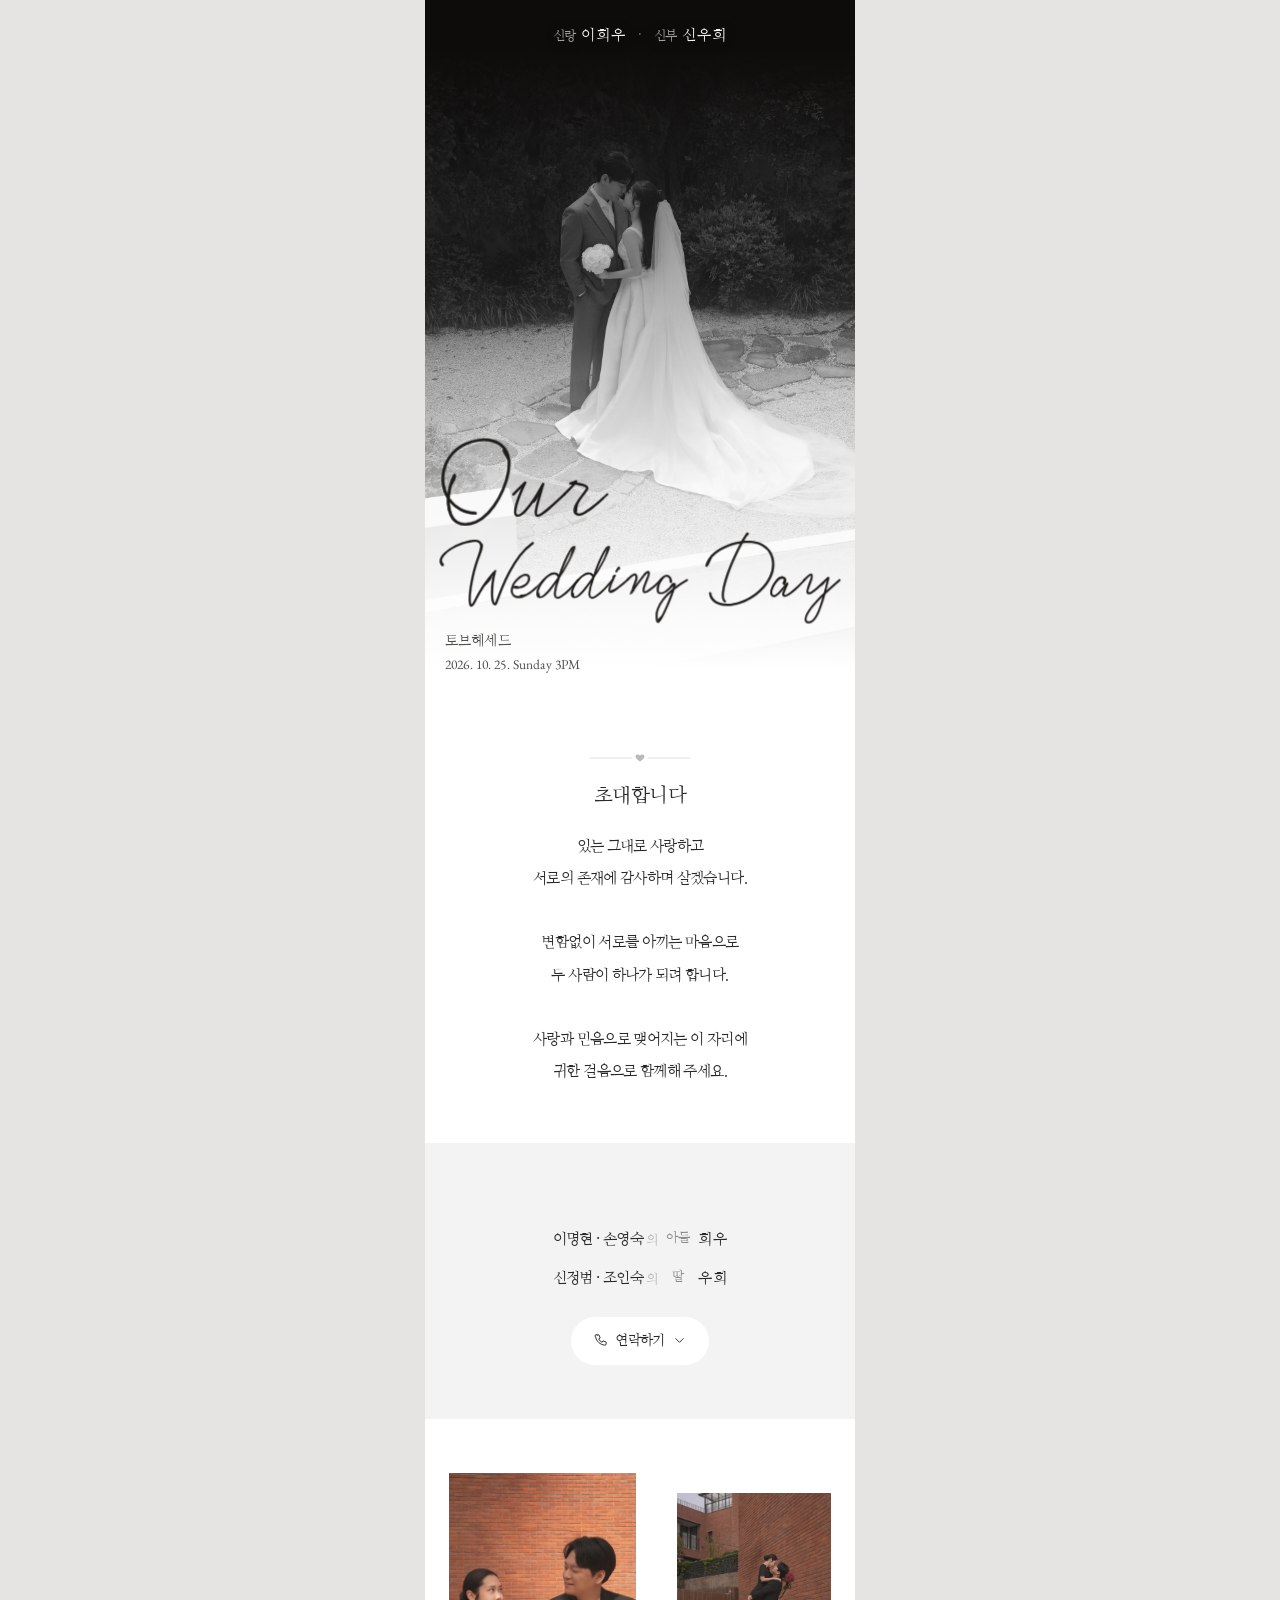
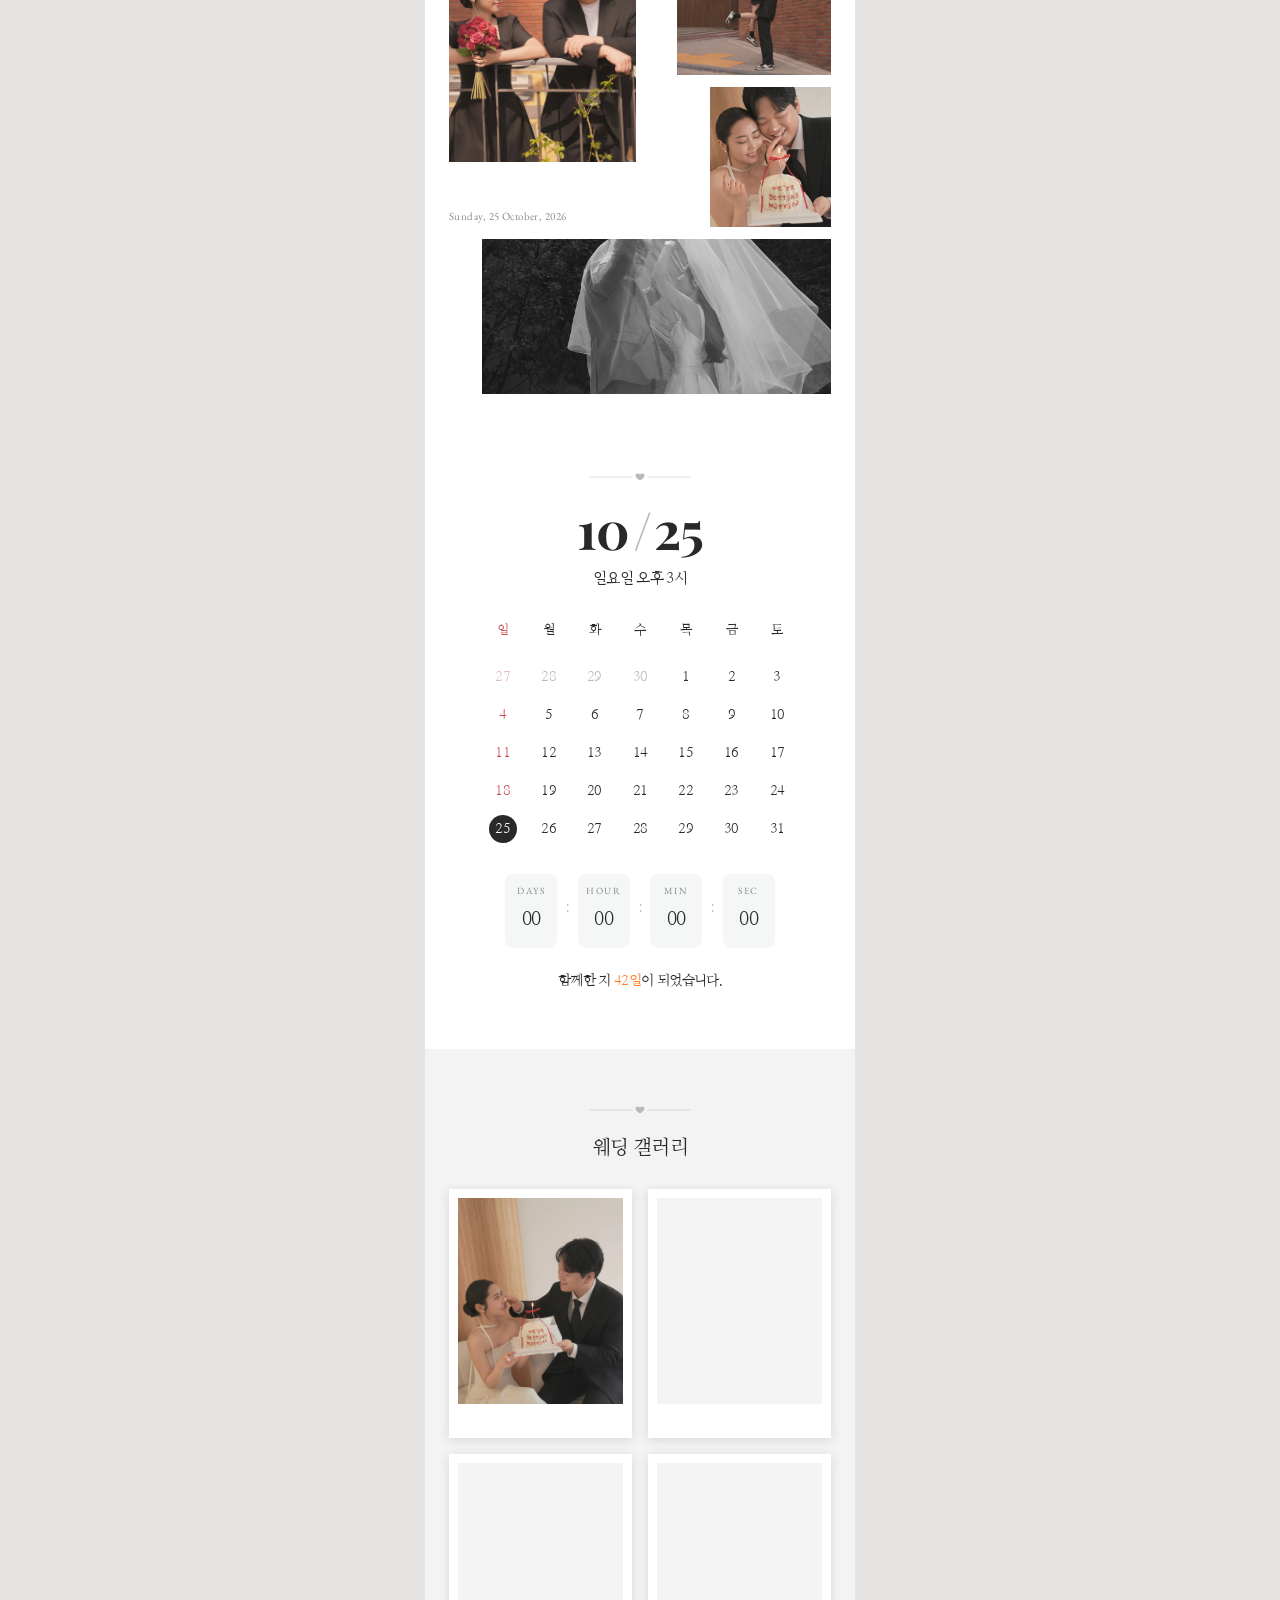
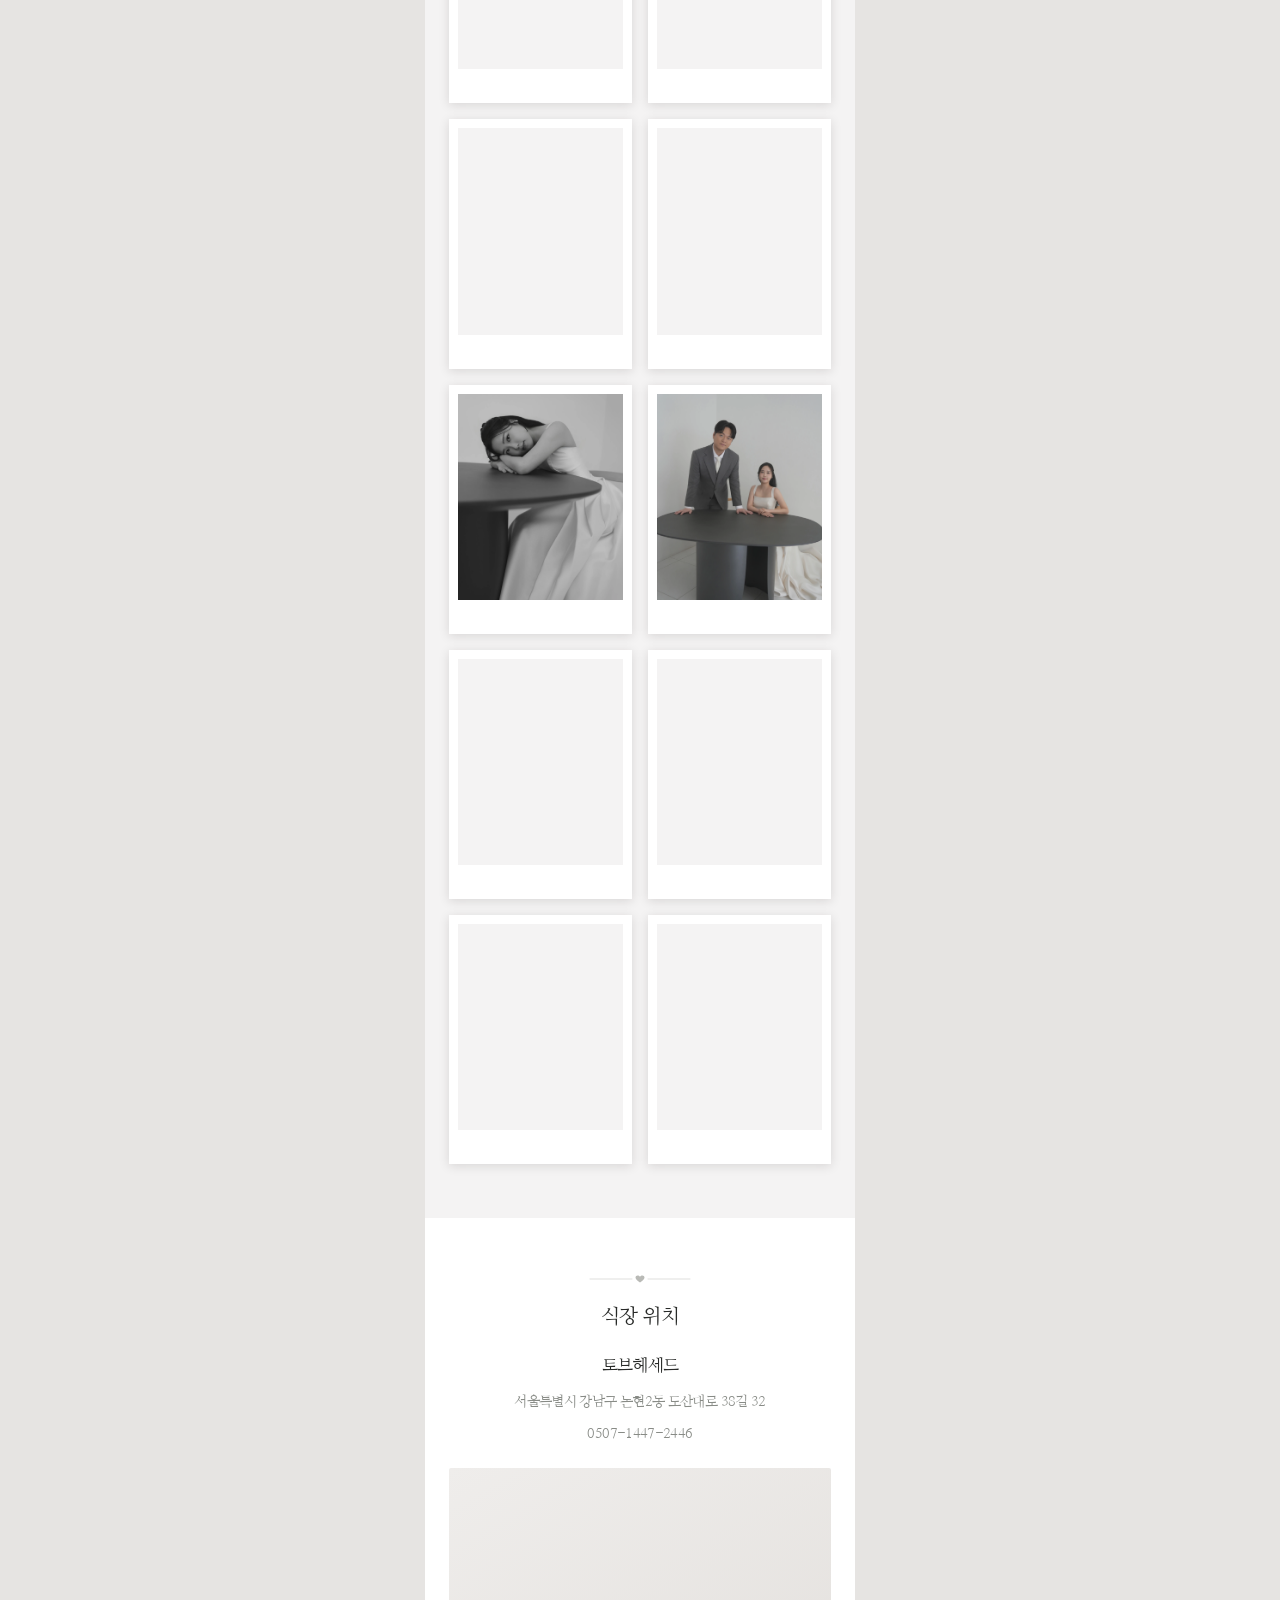
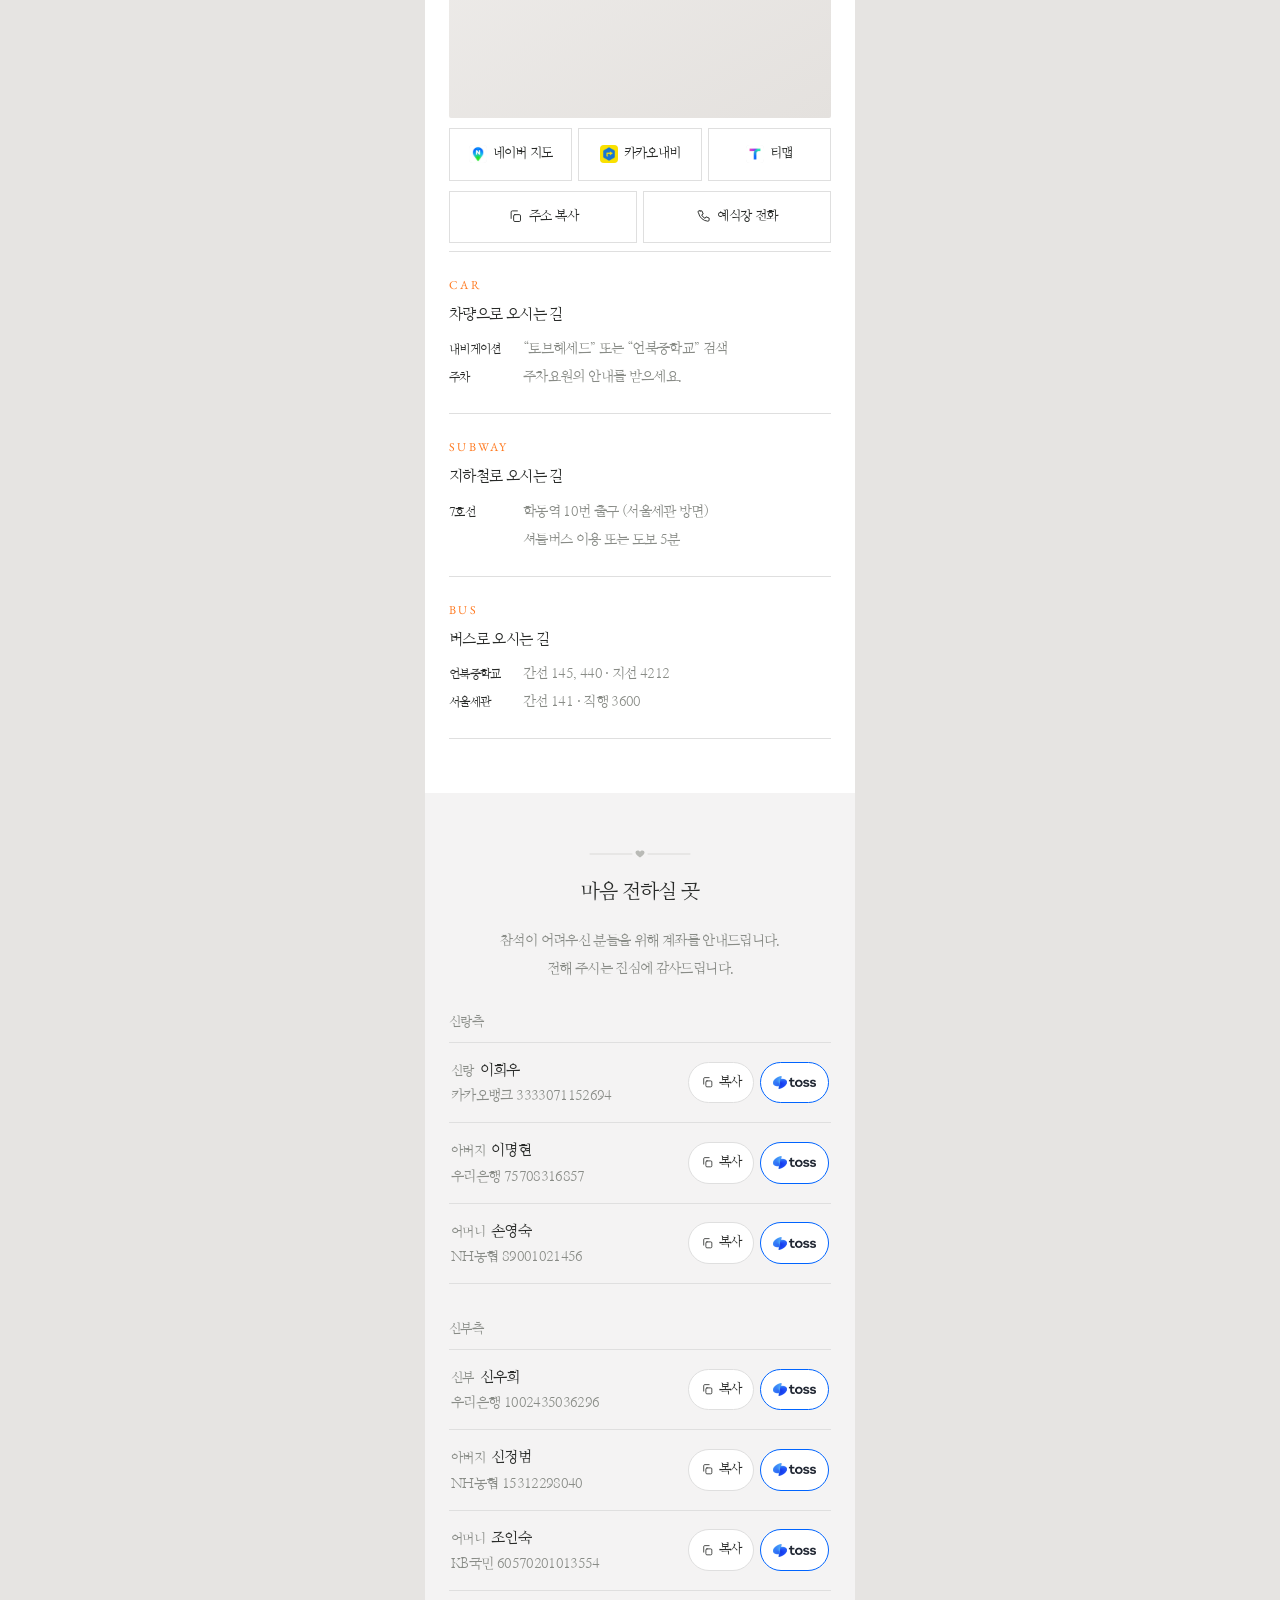
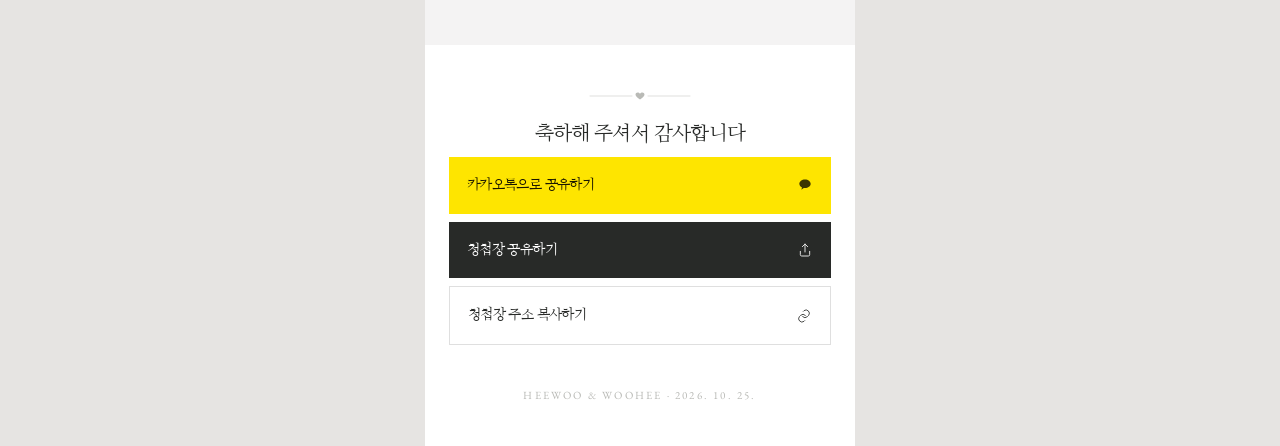
==== wedding-invitation/index.html @ b0288d1e "표지 손글씨와 장식 디테일 개선" ====
<!doctype html>
<html lang="ko">
<head>
<meta charset="utf-8">
<meta name="viewport" content="width=device-width,initial-scale=1,viewport-fit=cover">
<title>희우 · 우희 결혼합니다</title>

<!--
  ─────────────────────────────────────────────────────────────
  희우 · 우희 모바일 청첩장 (현재 쓰는 화면)

  조판은 청첩장 서비스(moiitee DesignTrip)의 결을 참고했고, 내용·코드는
  전부 새로 짰습니다. 참조처의 이미지·폰트·문구 에셋은 쓰지 않았습니다.
  이전 디자인은 index.old.html 에 남겨 두었습니다.
  ─────────────────────────────────────────────────────────────
-->

<!-- ── 링크 공유 미리보기 (Open Graph / Twitter) ───────────────────
     배포 주소: https://heewoo0419.github.io/wedding-invitation/
     주소가 바뀌면 아래 URL 들과 스크립트의 CONFIG.shareUrl 을 함께 고치세요.
     · og:url · og:image 는 반드시 절대 URL — 카카오톡·슬랙 크롤러는 상대경로를 읽지 못합니다.
     · assets/og-image.jpg 는 표지 사진을 1200x630 으로 자른 것입니다.
     · 크롤러는 JS를 실행하지 않으므로 이 값들은 정적으로 박혀 있어야 합니다.
     · 카카오톡은 미리보기를 캐시합니다. 교체 후에도 옛것이 뜨면
       https://developers.kakao.com/tool/debugger/sharing 에서 캐시를 초기화하세요.
-->
<link rel="canonical" href="https://heewoo0419.github.io/wedding-invitation/">
<meta property="og:type" content="website">
<meta property="og:locale" content="ko_KR">
<meta property="og:site_name" content="희우 · 우희 결혼합니다">
<meta property="og:url" content="https://heewoo0419.github.io/wedding-invitation/">
<meta property="og:title" content="희우 💍 우희 결혼합니다.">
<meta property="og:description" content="2026년 10월 25일 일요일 오후 3시 · 토브헤세드">
<meta property="og:image" content="https://heewoo0419.github.io/wedding-invitation/assets/og-image.jpg">
<meta property="og:image:secure_url" content="https://heewoo0419.github.io/wedding-invitation/assets/og-image.jpg">
<meta property="og:image:type" content="image/jpeg">
<meta property="og:image:width" content="1200">
<meta property="og:image:height" content="630">
<meta property="og:image:alt" content="희우 · 우희 결혼합니다 — 2026.10.25 토브헤세드">

<meta name="twitter:card" content="summary_large_image">
<meta name="twitter:title" content="희우 💍 우희 결혼합니다.">
<meta name="twitter:description" content="2026년 10월 25일 일요일 오후 3시 · 토브헤세드">
<meta name="twitter:image" content="https://heewoo0419.github.io/wedding-invitation/assets/og-image.jpg">
<meta name="twitter:image:alt" content="희우 · 우희 결혼합니다 — 2026.10.25 토브헤세드">

<meta name="format-detection" content="telephone=no">

<!-- 검색 노출 차단.
     본 화면과 마찬가지로 실명·휴대폰번호·계좌번호가 들어 있어 검색에 잡히면 그대로 노출됩니다.
     시안이라 링크 미리보기(og)도 두지 않습니다. -->
<meta name="robots" content="noindex, nofollow, noarchive">
<meta name="googlebot" content="noindex, nofollow">

<!-- 상태바 색. 표지 위쪽을 검정으로 덮었으므로 같은 검정을 씁니다.
     이 값을 읽는 것은 안드로이드 크롬과 iOS 18 이하입니다.
     iOS 26 부터 사파리는 이 태그를 무시하고 body 배경색으로 위아래 툴바를 칠하므로,
     그쪽은 style.css 의 body 배경과 script.js 가 함께 맡습니다(body data-tint-body). -->
<meta name="theme-color" content="#0d0c0b">

<!-- 홈 화면에 추가한 경우에만 상태바 뒤까지 사진이 깔립니다 -->
<meta name="apple-mobile-web-app-capable" content="yes">
<meta name="mobile-web-app-capable" content="yes">
<meta name="apple-mobile-web-app-status-bar-style" content="black-translucent">
<meta name="apple-mobile-web-app-title" content="희우 · 우희">

<link rel="preconnect" href="https://fonts.googleapis.com">
<link rel="preconnect" href="https://fonts.gstatic.com" crossorigin>
<link href="https://fonts.googleapis.com/css2?family=Nanum+Myeongjo:wght@400;700&family=Playfair+Display:ital,wght@0,500;0,700;1,500&family=EB+Garamond:ital,wght@0,400;0,500;1,400&display=swap" rel="stylesheet">

<link rel="stylesheet" href="style.css?v=a5dbb108">
</head>
<!-- 갤러리는 2열 폴라로이드 한 판(세로 12장, 더보기 없음).
     사진은 모두 assets/photos/originals 에서 나왔고 순서도 같습니다.
     가로 사진은 격자가 어긋나 콜라주로 보냈습니다.
     나머지 동작은 script.js 가 본 화면과 공유합니다 -->
<body data-gallery="12" data-gallery-layout="grid"
      data-tint-body data-cover-tint="#0d0c0b">   <!-- 표지에선 검정, 본문에선 흰색 (script.js) -->

<!-- 아이콘 -->
<svg width="0" height="0" style="position:absolute" aria-hidden="true">
  <!-- 섹션 머리 표식 — 얇은 직선 사이에 작은 하트 하나. -->
  <symbol id="i-orn" viewBox="0 0 120 14">
    <g stroke="currentColor" stroke-width=".45" stroke-linecap="round">
      <path d="M10 7h42M68 7h42"/>
    </g>
    <path d="M60 10.6c-2.5-1.8-4.5-3.2-4.5-5 0-1.4 1.05-2.2 2.2-2.2.85 0 1.75.5 2.3 1.4.55-.9 1.45-1.4 2.3-1.4 1.15 0 2.2.8 2.2 2.2 0 1.8-2 3.2-4.5 5z" fill="currentColor"/>
  </symbol>
  <symbol id="i-phone" viewBox="0 0 24 24" fill="none" stroke="currentColor" stroke-width="1.5" stroke-linecap="round" stroke-linejoin="round">
    <path d="M6.5 3h3l2 5-2.5 1.5a12 12 0 0 0 5.5 5.5L16 12.5l5 2v3a2 2 0 0 1-2.2 2A16.5 16.5 0 0 1 4 6.2 2 2 0 0 1 6.5 3z"/>
  </symbol>
  <symbol id="i-sms" viewBox="0 0 24 24" fill="none" stroke="currentColor" stroke-width="1.5" stroke-linecap="round" stroke-linejoin="round">
    <path d="M21 12a8 8 0 0 1-11.6 7.1L4 21l1.9-5.4A8 8 0 1 1 21 12z"/>
  </symbol>
  <symbol id="i-copy" viewBox="0 0 24 24" fill="none" stroke="currentColor" stroke-width="1.5" stroke-linecap="round" stroke-linejoin="round">
    <rect x="9" y="9" width="11" height="11" rx="2"/><path d="M5 15V5a2 2 0 0 1 2-2h8"/>
  </symbol>
  <symbol id="i-heart" viewBox="0 0 24 24">
    <path d="M12 21c-5.5-3.9-9-6.9-9-11a5 5 0 0 1 9-3 5 5 0 0 1 9 3c0 4.1-3.5 7.1-9 11z" fill="currentColor"/>
  </symbol>
  <symbol id="i-chev" viewBox="0 0 24 24" fill="none" stroke="currentColor" stroke-width="1.5" stroke-linecap="round" stroke-linejoin="round">
    <path d="m6 9 6 6 6-6"/>
  </symbol>
  <symbol id="i-share" viewBox="0 0 24 24" fill="none" stroke="currentColor" stroke-width="1.5" stroke-linecap="round" stroke-linejoin="round">
    <path d="M12 3v12M8 7l4-4 4 4M5 14v5a2 2 0 0 0 2 2h10a2 2 0 0 0 2-2v-5"/>
  </symbol>
  <symbol id="i-link" viewBox="0 0 24 24" fill="none" stroke="currentColor" stroke-width="1.5" stroke-linecap="round" stroke-linejoin="round">
    <path d="M10 13a5 5 0 0 0 7 0l2-2a5 5 0 0 0-7-7l-1 1M14 11a5 5 0 0 0-7 0l-2 2a5 5 0 0 0 7 7l1-1"/>
  </symbol>
  <symbol id="i-close" viewBox="0 0 24 24" fill="none" stroke="currentColor" stroke-width="1.5" stroke-linecap="round">
    <path d="M6 6l12 12M18 6 6 18"/>
  </symbol>
  <symbol id="i-prev" viewBox="0 0 24 24" fill="none" stroke="currentColor" stroke-width="1.5" stroke-linecap="round" stroke-linejoin="round">
    <path d="M15 5 8 12l7 7"/>
  </symbol>
  <symbol id="i-next" viewBox="0 0 24 24" fill="none" stroke="currentColor" stroke-width="1.5" stroke-linecap="round" stroke-linejoin="round">
    <path d="m9 5 7 7-7 7"/>
  </symbol>
  <!-- 카카오톡 — 말풍선 -->
  <symbol id="i-kakao" viewBox="0 0 24 24">
    <path d="M12 3.6c-4.7 0-8.5 2.9-8.5 6.5 0 2.3 1.6 4.4 4 5.6-.2.6-.7 2.3-.8 2.7 0 .2.1.4.3.3.3-.1 2.6-1.7 3.3-2.2.6.1 1.1.1 1.7.1 4.7 0 8.5-2.9 8.5-6.5S16.7 3.6 12 3.6z" fill="currentColor"/>
  </symbol>
</svg>

<div class="frame">

  <!-- ══ 커버 ══ -->
  <header class="cover">
    <img src="assets/photos/cover2.webp" alt="" width="1280" height="1920">

    <!-- 장식선을 두지 않습니다. 커버의 주인공은 아래 손글씨라, 맨 위는
         이름만 조용히 놓습니다. 가운데 점은 명조 가운뎃점 그대로입니다. -->
    <p class="cover-top">
      <span>신랑<b>이희우</b></span>
      <span class="dot">·</span>
      <span>신부<b>신우희</b></span>
    </p>

    <div class="cover-body">
      <p class="cover-script">
      <svg class="cs cs--our" viewBox="-34 -25 984 551" aria-hidden="true"><defs><mask id="pen0" maskUnits="userSpaceOnUse" x="-200" y="-500" width="1600" height="1800"><g class="pen"><path d="M73 288C68 255 55 200 44 169C39 128 43 75 65 55C96 20 145 14 195 40C251 70 300 132 331 197C369 276 389 354 365 405C342 454 292 480 234 482C184 484 126 460 81 425C35 390 12 337 10 278C8 236 18 199 25 175C27 160 36 145 38 135" style="--l:1454;--d:0.274s;--t:0.300s;stroke-width:56"/><path class="guard" d="M46 151C67 140 99 111 130 94C151 86 174 84 195 84"/><path class="bridge" d="M37 185C34 165 35 145 39 124" style="--t:0.323s"/></g></mask><mask id="pen1" maskUnits="userSpaceOnUse" x="-200" y="-500" width="1600" height="1800"><g class="pen"><path d="M38 135C40 125 47 117 58 113C92 98 137 87 190 84" style="--l:167;--d:0.032s;--t:0.574s;stroke-width:56"/></g></mask><mask id="pen2" maskUnits="userSpaceOnUse" x="-200" y="-500" width="1600" height="1800"><g class="pen"><path d="M8 180C24 197 46 224 64 245C54 218 38 180 25 140C16 108 15 83 22 76C34 66 54 85 76 112C101 142 124 181 145 215C153 228 158 239 163 243C168 246 169 238 166 226C157 196 145 155 136 116C129 87 127 72 133 74C144 61 168 87 191 109C220 137 249 165 277 188" style="--l:861;--d:0.163s;--t:0.606s"/></g></mask><mask id="pen3" maskUnits="userSpaceOnUse" x="-200" y="-500" width="1600" height="1800"><g class="pen"><path d="M0 188C17 204 35 224 46 231C47 237 48 243 48 246C61 248 76 246 88 242C105 238 117 231 123 227C122 212 115 198 105 185C92 168 78 151 69 138C61 125 58 109 58 96C58 83 65 77 76 76C96 76 113 86 134 100C160 118 184 139 208 158" style="--l:495;--d:0.093s;--t:0.769s"/></g></mask></defs><g transform="translate(0,526) scale(1,-1)"><path mask="url(#pen0)" transform="translate(0,0)" d="M36 161Q12 200 8 243Q2 296 20 344Q37 387 73.0 422.5Q109 458 167 475Q202 486 234 486Q281 488 318 466Q356 444 371 398Q374 387 376.0 376.0Q378 365 378 351Q378 308 362.5 257.0Q347 206 320 158Q296 114 264.0 80.0Q232 46 195 29Q164 15 136 15Q108 15 85 28Q62 42 50.0 70.5Q38 99 36 135ZM190 88Q196 88 196 81Q196 75 189 75Q142 77 106.5 96.0Q71 115 48 144Q48 138 49 136Q51 103 61.0 77.0Q71 51 91 39Q112 27 136 27Q164 29 190 40Q225 56 255.5 89.0Q286 122 310 164Q336 211 351.0 260.0Q366 309 366 351Q365 355 365.0 359.0Q365 363 365 367Q362 377 357.0 385.5Q352 394 347 401Q344 407 341.5 411.5Q339 416 338 420Q337 426 341 430Q328 446 312 455Q278 474 234 474Q218 474 202.0 471.5Q186 469 170 464Q116 447 81.5 414.0Q47 381 32 340Q14 293 20 245Q25 211 38 183Q41 210 49.0 237.5Q57 265 70 291Q74 297 79 293Q82 291 82 289Q85 278 78 264Q75 257 71.5 251.0Q68 245 64 238L62 236Q57 218 53.5 200.0Q50 182 49 164L53 158Q75 128 109.0 109.0Q143 90 190 88Z"/><path mask="url(#pen1)" transform="translate(0,0)" d="M36 161Q12 200 8 243Q2 296 20 344Q37 387 73.0 422.5Q109 458 167 475Q202 486 234 486Q281 488 318 466Q356 444 371 398Q374 387 376.0 376.0Q378 365 378 351Q378 308 362.5 257.0Q347 206 320 158Q296 114 264.0 80.0Q232 46 195 29Q164 15 136 15Q108 15 85 28Q62 42 50.0 70.5Q38 99 36 135ZM190 88Q196 88 196 81Q196 75 189 75Q142 77 106.5 96.0Q71 115 48 144Q48 138 49 136Q51 103 61.0 77.0Q71 51 91 39Q112 27 136 27Q164 29 190 40Q225 56 255.5 89.0Q286 122 310 164Q336 211 351.0 260.0Q366 309 366 351Q365 355 365.0 359.0Q365 363 365 367Q362 377 357.0 385.5Q352 394 347 401Q344 407 341.5 411.5Q339 416 338 420Q337 426 341 430Q328 446 312 455Q278 474 234 474Q218 474 202.0 471.5Q186 469 170 464Q116 447 81.5 414.0Q47 381 32 340Q14 293 20 245Q25 211 38 183Q41 210 49.0 237.5Q57 265 70 291Q74 297 79 293Q82 291 82 289Q85 278 78 264Q75 257 71.5 251.0Q68 245 64 238L62 236Q57 218 53.5 200.0Q50 182 49 164L53 158Q75 128 109.0 109.0Q143 90 190 88Z"/><path class="done" style="--t:0.606s" transform="translate(0,0)" d="M36 161Q12 200 8 243Q2 296 20 344Q37 387 73.0 422.5Q109 458 167 475Q202 486 234 486Q281 488 318 466Q356 444 371 398Q374 387 376.0 376.0Q378 365 378 351Q378 308 362.5 257.0Q347 206 320 158Q296 114 264.0 80.0Q232 46 195 29Q164 15 136 15Q108 15 85 28Q62 42 50.0 70.5Q38 99 36 135ZM190 88Q196 88 196 81Q196 75 189 75Q142 77 106.5 96.0Q71 115 48 144Q48 138 49 136Q51 103 61.0 77.0Q71 51 91 39Q112 27 136 27Q164 29 190 40Q225 56 255.5 89.0Q286 122 310 164Q336 211 351.0 260.0Q366 309 366 351Q365 355 365.0 359.0Q365 363 365 367Q362 377 357.0 385.5Q352 394 347 401Q344 407 341.5 411.5Q339 416 338 420Q337 426 341 430Q328 446 312 455Q278 474 234 474Q218 474 202.0 471.5Q186 469 170 464Q116 447 81.5 414.0Q47 381 32 340Q14 293 20 245Q25 211 38 183Q41 210 49.0 237.5Q57 265 70 291Q74 297 79 293Q82 291 82 289Q85 278 78 264Q75 257 71.5 251.0Q68 245 64 238L62 236Q57 218 53.5 200.0Q50 182 49 164L53 158Q75 128 109.0 109.0Q143 90 190 88Z"/><path mask="url(#pen2)" transform="translate(391,0)" d="M8 180Q4 176 0.0 180.0Q-4 184 0 188L64 252Q67 255 72 252Q75 249 73 246Q56 211 44.0 180.5Q32 150 25 126Q20 106 18.5 92.5Q17 79 22 76Q23 75 24 75Q32 70 52 86Q61 94 71.0 106.0Q81 118 92 132Q104 148 115.5 166.0Q127 184 136.0 199.5Q145 215 151.5 226.5Q158 238 161 243Q163 248 168 245Q171 243 171 239Q168 231 165.5 222.5Q163 214 161 206Q144 149 135.5 115.5Q127 82 133 74Q138 68 170 93Q188 107 214.5 130.5Q241 154 277 188Q280 191 284 188Q288 184 284 180Q248 146 221.5 122.0Q195 98 176 84Q135 53 125 68Q117 77 122.5 104.0Q128 131 141 176Q137 168 132.5 159.5Q128 151 123 146Q121 144 119.5 142.0Q118 140 116 139Q111 136 108 137L101 126Q90 112 79.5 99.0Q69 86 59 78Q35 58 19 65L16 67Q8 73 8.5 89.0Q9 105 15 129Q20 149 29.5 172.5Q39 196 50 222Q37 209 27.0 199.5Q17 190 8 180Z"/><path class="done" style="--t:0.769s" transform="translate(391,0)" d="M8 180Q4 176 0.0 180.0Q-4 184 0 188L64 252Q67 255 72 252Q75 249 73 246Q56 211 44.0 180.5Q32 150 25 126Q20 106 18.5 92.5Q17 79 22 76Q23 75 24 75Q32 70 52 86Q61 94 71.0 106.0Q81 118 92 132Q104 148 115.5 166.0Q127 184 136.0 199.5Q145 215 151.5 226.5Q158 238 161 243Q163 248 168 245Q171 243 171 239Q168 231 165.5 222.5Q163 214 161 206Q144 149 135.5 115.5Q127 82 133 74Q138 68 170 93Q188 107 214.5 130.5Q241 154 277 188Q280 191 284 188Q288 184 284 180Q248 146 221.5 122.0Q195 98 176 84Q135 53 125 68Q117 77 122.5 104.0Q128 131 141 176Q137 168 132.5 159.5Q128 151 123 146Q121 144 119.5 142.0Q118 140 116 139Q111 136 108 137L101 126Q90 112 79.5 99.0Q69 86 59 78Q35 58 19 65L16 67Q8 73 8.5 89.0Q9 105 15 129Q20 149 29.5 172.5Q39 196 50 222Q37 209 27.0 199.5Q17 190 8 180Z"/><path mask="url(#pen3)" transform="translate(668,0)" d="M81 139Q76 130 75.5 123.0Q75 116 74 110Q73 103 72.5 97.0Q72 91 68 86Q71 82 79 80Q85 78 95.0 81.5Q105 85 116 92Q139 106 165 127L196 153L233 188Q237 192 241.0 188.5Q245 185 240 180L203 146Q194 138 186.5 131.5Q179 125 171 119Q159 109 146.0 99.5Q133 90 121 83Q95 66 76 69Q52 76 54 98Q54 108 58.5 119.0Q63 130 70 141Q78 155 88.0 168.5Q98 182 106 193Q113 202 117.5 208.5Q122 215 123 217Q123 221 112 226Q106 229 97.5 231.0Q89 233 81 235L62 237H61L58 233Q54 230 51.0 226.5Q48 223 45 220Q35 209 26.5 200.0Q18 191 7 180Q3 176 0.0 180.5Q-3 185 0 188L38 227L48 238H38Q36 239 34 239Q29 240 29 245Q30 248 32.0 248.5Q34 249 37 250Q44 250 48 252L53 255Q58 257 63.0 259.0Q68 261 71 259Q75 255 69 247L82 245Q103 242 116 236Q134 228 133 216V215Q132 211 127.0 204.0Q122 197 114 186Q106 176 97.0 164.5Q88 153 81 139ZM64 251Q63 252 61 249Q62 249 62.0 249.5Q62 250 63 250Z"/><path class="done" style="--t:0.862s" transform="translate(668,0)" d="M81 139Q76 130 75.5 123.0Q75 116 74 110Q73 103 72.5 97.0Q72 91 68 86Q71 82 79 80Q85 78 95.0 81.5Q105 85 116 92Q139 106 165 127L196 153L233 188Q237 192 241.0 188.5Q245 185 240 180L203 146Q194 138 186.5 131.5Q179 125 171 119Q159 109 146.0 99.5Q133 90 121 83Q95 66 76 69Q52 76 54 98Q54 108 58.5 119.0Q63 130 70 141Q78 155 88.0 168.5Q98 182 106 193Q113 202 117.5 208.5Q122 215 123 217Q123 221 112 226Q106 229 97.5 231.0Q89 233 81 235L62 237H61L58 233Q54 230 51.0 226.5Q48 223 45 220Q35 209 26.5 200.0Q18 191 7 180Q3 176 0.0 180.5Q-3 185 0 188L38 227L48 238H38Q36 239 34 239Q29 240 29 245Q30 248 32.0 248.5Q34 249 37 250Q44 250 48 252L53 255Q58 257 63.0 259.0Q68 261 71 259Q75 255 69 247L82 245Q103 242 116 236Q134 228 133 216V215Q132 211 127.0 204.0Q122 197 114 186Q106 176 97.0 164.5Q88 153 81 139ZM64 251Q63 252 61 249Q62 249 62.0 249.5Q62 250 63 250Z"/></g></svg>
      <svg class="cs cs--wed" viewBox="-40 -170 2998 740" aria-hidden="true"><defs><mask id="pen4" maskUnits="userSpaceOnUse" x="-200" y="-500" width="1600" height="1800"><g class="pen"><polyline points="15,300 4,319 4,330 7,343 15,358 23,368 33,378 45,390 58,401 73,412 85,419 99,426 114,433 130,440 145,447 160,453 173,458 190,463 206,467 221,470 234,472 246,473 269,471 285,465 295,457 300,446 304,438 300,415 297,405 292,392 287,377 281,361 275,344 269,327 263,310 258,295 254,281 249,263 244,246 240,231 237,216 234,201 231,185 228,169 225,153 223,135 220,118 218,102 217,87 215,73 215,52 216,34 217,19 219,8 231,0 242,12 248,21 255,34 263,50 272,66 282,84 291,101 300,117 308,131 315,142 328,159 338,170 347,177 354,185 362,202 369,215 383,235 392,231 392,222 391,209 390,193 388,175 386,156 383,136 381,118 379,100 378,85 377,73 377,48 380,36 385,27 391,7 404,12 408,20 413,32 419,46 425,62 431,79 438,97 445,115 452,133 459,150 465,165 472,180 480,195 487,210 495,225 502,239 510,253 517,267 525,280 532,292 538,304 549,321 558,335 567,349 576,361 586,372 596,385 609,398 623,411 638,424 652,436 664,446 673,454" style="--l:1917;--d:0.362s;--t:0.862s"/></g></mask><mask id="pen5" maskUnits="userSpaceOnUse" x="-200" y="-500" width="1600" height="1800"><g class="pen"><polyline points="-23,135 -13,133 3,130 19,131 33,134 48,140 62,146 73,154 83,166 89,179 92,192 91,211 81,223 68,225 52,223 35,215 24,208 12,198 -0,187 -11,175 -19,165 -28,152 -32,140 -35,127 -35,111 -34,94 -31,81 -21,70 -8,65 8,61 27,62 39,64 52,68 66,74 81,81 94,89 108,100 122,110 134,120 142,127" style="--l:588;--d:0.111s;--t:1.224s"/></g></mask><mask id="pen6" maskUnits="userSpaceOnUse" x="-200" y="-500" width="1600" height="1800"><g class="pen"><path d="M-54 127C-20 160 20 205 54 231C30 216 -5 184 -30 145C-48 115 -50 80 -31 62C-10 52 24 82 52 118C75 147 96 173 112 212" style="--l:578;--d:0.109s;--t:1.335s;stroke-width:56"/><path class="guard" d="M112 212C125 235 145 259 165 300C190 350 215 397 212 416C210 428 204 420 198 405C180 370 157 322 137 263C125 230 110 190 96 145C88 115 83 80 92 62C103 48 125 62 150 80C180 102 210 138 238 173C243 178 247 184 251 188" style="stroke-width:32"/><path class="restore" d="M-54 127C-20 160 20 205 54 231C30 216 -5 184 -30 145C-48 115 -50 80 -31 62C-10 52 24 82 52 118C75 147 96 173 112 212" style="--l:578;--d:0.109s;--t:1.335s;stroke-width:18"/></g></mask><mask id="pen7" maskUnits="userSpaceOnUse" x="-200" y="-500" width="1600" height="1800"><g class="pen"><path d="M112 212C125 235 145 259 165 300C190 350 215 397 212 416C210 428 204 420 198 405C180 370 157 322 137 263C125 230 110 190 96 145C88 115 83 80 92 62C103 48 125 62 150 80C180 102 210 138 238 173C243 178 247 184 251 188" style="--l:835;--d:0.158s;--t:1.444s;stroke-width:18"/></g></mask><mask id="pen8" maskUnits="userSpaceOnUse" x="-200" y="-500" width="1600" height="1800"><g class="pen"><path d="M0 188C18 200 38 220 54 231C30 216 -5 184 -30 145C-48 115 -50 80 -31 62C-10 52 24 82 52 118C75 147 96 173 112 212" style="--l:497;--d:0.094s;--t:1.602s;stroke-width:56"/><path class="guard" d="M112 212C125 235 145 259 165 300C190 350 215 397 212 416C210 428 204 420 198 405C180 370 157 322 137 263C125 230 110 190 96 145C88 115 83 80 92 62C103 48 125 62 150 80C180 102 210 138 238 173C243 178 247 184 251 188" style="stroke-width:32"/><path class="restore" d="M0 188C18 200 38 220 54 231C30 216 -5 184 -30 145C-48 115 -50 80 -31 62C-10 52 24 82 52 118C75 147 96 173 112 212" style="--l:497;--d:0.094s;--t:1.602s;stroke-width:18"/></g></mask><mask id="pen9" maskUnits="userSpaceOnUse" x="-200" y="-500" width="1600" height="1800"><g class="pen"><path d="M112 212C125 235 145 259 165 300C190 350 215 397 212 416C210 428 204 420 198 405C180 370 157 322 137 263C125 230 110 190 96 145C88 115 83 80 92 62C103 48 125 62 150 80C180 102 210 138 238 173C243 178 247 184 251 188" style="--l:835;--d:0.158s;--t:1.695s;stroke-width:18"/></g></mask><mask id="pen10" maskUnits="userSpaceOnUse" x="-200" y="-500" width="1600" height="1800"><g class="pen"><path d="M0 188C8 205 18 218 26 220C24 212 20 204 17 199C10 180 0 155 -12 125C-18 108 -14 99 -5 100C10 103 28 119 45 132C65 147 84 161 107 188" style="--l:320;--d:0.060s;--t:1.853s"/><path class="guard" d="M50 276C48 267 42 252 36 243" style="stroke-width:24"/></g></mask><mask id="pen11" maskUnits="userSpaceOnUse" x="-200" y="-500" width="1600" height="1800"><g class="pen"><path d="M0 188C20 208 40 228 57 230C72 230 76 210 68 185C62 165 56 145 54 130C70 150 95 190 120 220C135 238 150 250 160 245C170 238 160 215 150 190C138 162 122 125 121 105C121 92 135 96 150 104C180 120 212 150 245 184" style="--l:653;--d:0.123s;--t:1.913s"/></g></mask><mask id="pen12" maskUnits="userSpaceOnUse" x="-200" y="-500" width="1600" height="1800"><g class="pen"><path d="M0 184C18 204 38 220 55 220C75 221 88 205 84 178C82 162 72 143 60 128C45 108 27 92 10 92C-10 92 -22 105 -23 125C-24 150 -10 185 11 204C30 220 52 224 69 207C82 194 88 173 89 159C96 140 92 120 85 96C75 60 60 20 45 -15C25 -60 8 -100 -12 -120C-24 -130 -31 -110 -30 -80C-28 -40 -10 0 15 35C40 70 65 90 85 96" style="--l:1080;--d:0.204s;--t:2.037s;stroke-width:24"/><path class="guard" d="M85 96C108 120 145 155 192 185" style="stroke-width:18"/><path class="restore" d="M0 184C18 204 38 220 55 220C75 221 88 205 84 178C82 162 72 143 60 128C45 108 27 92 10 92C-10 92 -22 105 -23 125C-24 150 -10 185 11 204C30 220 52 224 69 207C82 194 88 173 89 159C96 140 92 120 85 96C75 60 60 20 45 -15C25 -60 8 -100 -12 -120C-24 -130 -31 -110 -30 -80C-28 -40 -10 0 15 35C40 70 65 90 85 96" style="--l:1080;--d:0.204s;--t:2.037s;stroke-width:18"/></g></mask><mask id="pen13" maskUnits="userSpaceOnUse" x="-200" y="-500" width="1600" height="1800"><g class="pen"><path d="M85 96C108 120 145 155 192 185" style="--l:140;--d:0.026s;--t:2.241s;stroke-width:24"/></g></mask><mask id="pen14" maskUnits="userSpaceOnUse" x="-200" y="-500" width="1600" height="1800"><g class="pen"><path d="M50 276C48 267 42 252 36 243" style="--l:36;--d:0.007s;--t:2.267s"/></g></mask><mask id="pen15" maskUnits="userSpaceOnUse" x="-200" y="-500" width="1600" height="1800"><g class="pen"><polyline points="308,519 281,473 273,464 265,454 261,445 256,433 249,419 241,404 233,387 225,369 217,352 209,334 201,317 194,302 188,288 181,269 174,251 168,235 163,219 158,204 154,190 150,177 144,156 140,139 137,123 135,108 133,91 133,74 133,58 135,46 150,31" style="--l:533;--d:0.101s;--t:2.274s"/><polyline points="19,296 23,307 29,322 37,339 46,354 56,365 66,375 78,385 91,395 104,404 117,412 131,420 145,426 159,433 173,438 191,445 208,450 225,455 238,458 255,458 265,458 281,469 292,469 306,468 322,466 340,464 357,462 372,460 385,458 403,453 415,447 427,438 440,428 453,416 466,402 477,388 485,375 492,360 497,344 500,327 501,314 501,299 500,283 498,268 496,252 492,238 488,224 482,210 475,197 467,183 458,169 448,156 437,143 425,129 413,116 400,103 388,92 375,81 363,71 350,63 336,54 319,46 306,40 291,33 275,27 258,21 242,16 226,11 212,8 195,5 179,4 163,4 149,5 135,6 123,8 104,13 89,20 77,27 63,37 54,50 49,63 45,78 42,88" style="--l:1303;--d:0.246s;--t:2.374s"/></g></mask><mask id="pen16" maskUnits="userSpaceOnUse" x="-200" y="-500" width="1600" height="1800"><g class="pen"><path d="M-44 100C-40 75 -22 62 0 77C20 94 38 119 50 150C60 175 62 198 51 202C38 210 17 195 1 178C-18 158 -37 128 -44 100C-42 84 -27 67 -8 70C15 74 35 111 50 150C62 165 75 167 83 163C86 160 80 145 69 120C58 93 53 80 58 76C63 71 79 80 95 90C130 112 165 151 198 188" style="--l:826;--d:0.156s;--t:2.620s"/></g></mask><mask id="pen17" maskUnits="userSpaceOnUse" x="-200" y="-500" width="1600" height="1800"><g class="pen"><path d="M0 188C18 205 35 220 53 219C58 210 50 185 41 160C30 130 22 100 32 92C45 83 65 101 84 119C105 138 127 160 141 173C156 187 171 202 177 205C184 207 181 190 174 172C166 150 159 130 153 102C147 75 140 35 130 -1C116 -45 96 -88 69 -115C48 -135 27 -130 18 -112C8 -90 20 -57 38 -32C62 2 91 32 120 60C132 72 142 82 150 91" style="--l:1044;--d:0.197s;--t:2.776s;stroke-width:24"/><path class="guard" d="M150 91C180 115 220 150 258 181" style="stroke-width:18"/><path class="restore" d="M0 188C18 205 35 220 53 219C58 210 50 185 41 160C30 130 22 100 32 92C45 83 65 101 84 119C105 138 127 160 141 173C156 187 171 202 177 205C184 207 181 190 174 172C166 150 159 130 153 102C147 75 140 35 130 -1C116 -45 96 -88 69 -115C48 -135 27 -130 18 -112C8 -90 20 -57 38 -32C62 2 91 32 120 60C132 72 142 82 150 91" style="--l:1044;--d:0.197s;--t:2.776s;stroke-width:18"/></g></mask><mask id="pen18" maskUnits="userSpaceOnUse" x="-200" y="-500" width="1600" height="1800"><g class="pen"><path d="M150 91C180 115 220 150 258 181" style="--l:141;--d:0.027s;--t:2.973s;stroke-width:24"/></g></mask></defs><g transform="translate(0,570) scale(1,-1)"><path mask="url(#pen4)" transform="translate(0,0)" d="M675 459Q680 463 684 457Q688 452 682 448Q629 412 587.5 356.5Q546 301 513.5 239.5Q481 178 457.5 119.0Q434 60 418 17L416 12Q413 5 409 2Q404 -2 397 2Q395 3 393.0 5.0Q391 7 389 9Q384 17 380.5 28.0Q377 39 376 53Q374 74 374.5 103.0Q375 132 379 162Q381 179 383.5 194.5Q386 210 390 224L377 208Q379 205 377 200L372 190Q358 170 323 135Q321 133 319 129Q300 101 285.5 74.5Q271 48 260 25Q247 -1 237 -7Q223 -15 217 3Q212 16 212 41Q212 65 215.5 98.5Q219 132 226.0 171.0Q233 210 244.0 253.0Q255 296 270 338L273 345Q283 374 290.5 399.0Q298 424 294 441Q290 456 272.5 461.5Q255 467 214 457H213Q191 453 167.5 445.0Q144 437 121.5 426.5Q99 416 79.0 403.0Q59 390 44 376Q36 368 29.5 360.0Q23 352 19 344Q15 337 14 331Q15 330 15 327Q15 316 18.0 311.5Q21 307 23 305Q28 301 29.5 297.5Q31 294 26 286L25 285Q20 282 16 285Q4 299 1 313Q-2 329 8 350Q18 368 35 384Q67 414 116.0 437.5Q165 461 211 470Q255 480 276.5 473.5Q298 467 304 450Q307 450 308 449Q319 439 307 401Q303 387 296.5 370.0Q290 353 282 333Q267 291 256.5 249.0Q246 207 238.5 168.5Q231 130 227.5 97.0Q224 64 224 41Q225 30 225.5 21.5Q226 13 228 8Q230 3 231 4Q237 7 249 30Q272 79 308 136Q327 165 349.5 194.5Q372 224 401 255Q403 259 408 257Q415 255 411 249Q404 232 399.0 209.0Q394 186 391 160Q388 131 387.0 103.0Q386 75 388 54Q389 42 392.0 32.0Q395 22 399 16Q401 15 401.5 14.0Q402 13 403 13Q404 13 404 14Q404 15 405 16L406 21Q422 64 446.0 124.5Q470 185 503.0 247.0Q536 309 578.5 365.5Q621 422 675 459Z"/><path class="done" style="--t:1.224s" transform="translate(0,0)" d="M675 459Q680 463 684 457Q688 452 682 448Q629 412 587.5 356.5Q546 301 513.5 239.5Q481 178 457.5 119.0Q434 60 418 17L416 12Q413 5 409 2Q404 -2 397 2Q395 3 393.0 5.0Q391 7 389 9Q384 17 380.5 28.0Q377 39 376 53Q374 74 374.5 103.0Q375 132 379 162Q381 179 383.5 194.5Q386 210 390 224L377 208Q379 205 377 200L372 190Q358 170 323 135Q321 133 319 129Q300 101 285.5 74.5Q271 48 260 25Q247 -1 237 -7Q223 -15 217 3Q212 16 212 41Q212 65 215.5 98.5Q219 132 226.0 171.0Q233 210 244.0 253.0Q255 296 270 338L273 345Q283 374 290.5 399.0Q298 424 294 441Q290 456 272.5 461.5Q255 467 214 457H213Q191 453 167.5 445.0Q144 437 121.5 426.5Q99 416 79.0 403.0Q59 390 44 376Q36 368 29.5 360.0Q23 352 19 344Q15 337 14 331Q15 330 15 327Q15 316 18.0 311.5Q21 307 23 305Q28 301 29.5 297.5Q31 294 26 286L25 285Q20 282 16 285Q4 299 1 313Q-2 329 8 350Q18 368 35 384Q67 414 116.0 437.5Q165 461 211 470Q255 480 276.5 473.5Q298 467 304 450Q307 450 308 449Q319 439 307 401Q303 387 296.5 370.0Q290 353 282 333Q267 291 256.5 249.0Q246 207 238.5 168.5Q231 130 227.5 97.0Q224 64 224 41Q225 30 225.5 21.5Q226 13 228 8Q230 3 231 4Q237 7 249 30Q272 79 308 136Q327 165 349.5 194.5Q372 224 401 255Q403 259 408 257Q415 255 411 249Q404 232 399.0 209.0Q394 186 391 160Q388 131 387.0 103.0Q386 75 388 54Q389 42 392.0 32.0Q395 22 399 16Q401 15 401.5 14.0Q402 13 403 13Q404 13 404 14Q404 15 405 16L406 21Q422 64 446.0 124.5Q470 185 503.0 247.0Q536 309 578.5 365.5Q621 422 675 459Z"/><path mask="url(#pen5)" transform="translate(557,0)" d="M196 188Q199 191 203 188Q207 184 203 180Q183 159 156.5 133.0Q130 107 101.5 86.5Q73 66 44.0 57.0Q15 48 -12 60L-16 62Q-35 74 -38 98Q-41 120 -28 148L-23 159L-22 160Q-16 171 -3.5 184.5Q9 198 23 209Q39 220 55.0 225.5Q71 231 85 223H86L91 219Q99 211 99 195Q99 181 90 166Q85 158 77 150Q69 142 57.5 135.5Q46 129 31 126Q7 120 -25 126Q-28 112 -28 99Q-25 79 -10 71Q-9 70 -8 70Q0 66 8.0 65.5Q16 65 24 65Q26 65 26.0 69.0Q26 73 33 75Q41 77 50.5 76.0Q60 75 71 80Q106 98 138.5 129.5Q171 161 196 188ZM14 137Q16 135 16 134Q21 134 29 136Q53 142 70 157Q73 161 76.0 164.5Q79 168 81 172Q88 183 88 195Q90 206 83 211L80 214Q69 220 56.0 215.0Q43 210 30 200Q16 190 4.5 177.5Q-7 165 -13 155Q-13 154 -14 153L-19 143L-22 136H-21Q-8 140 0 140Q8 140 14 137Z"/><path class="done" style="--t:1.335s" transform="translate(557,0)" d="M196 188Q199 191 203 188Q207 184 203 180Q183 159 156.5 133.0Q130 107 101.5 86.5Q73 66 44.0 57.0Q15 48 -12 60L-16 62Q-35 74 -38 98Q-41 120 -28 148L-23 159L-22 160Q-16 171 -3.5 184.5Q9 198 23 209Q39 220 55.0 225.5Q71 231 85 223H86L91 219Q99 211 99 195Q99 181 90 166Q85 158 77 150Q69 142 57.5 135.5Q46 129 31 126Q7 120 -25 126Q-28 112 -28 99Q-25 79 -10 71Q-9 70 -8 70Q0 66 8.0 65.5Q16 65 24 65Q26 65 26.0 69.0Q26 73 33 75Q41 77 50.5 76.0Q60 75 71 80Q106 98 138.5 129.5Q171 161 196 188ZM14 137Q16 135 16 134Q21 134 29 136Q53 142 70 157Q73 161 76.0 164.5Q79 168 81 172Q88 183 88 195Q90 206 83 211L80 214Q69 220 56.0 215.0Q43 210 30 200Q16 190 4.5 177.5Q-7 165 -13 155Q-13 154 -14 153L-19 143L-22 136H-21Q-8 140 0 140Q8 140 14 137Z"/><path mask="url(#pen6)" transform="translate(753,0)" d="M251 188Q254 192 259 189Q262 185 259 182Q246 165 230.5 147.5Q215 130 198.5 113.5Q182 97 166.0 83.5Q150 70 136 61Q116 47 102 49Q85 51 81 72Q79 86 83.5 111.0Q88 136 101 174L73 136Q57 115 42.5 98.0Q28 81 14 70Q-8 53 -23 53Q-33 53 -40 60Q-45 65 -47 79Q-49 99 -40.5 121.5Q-32 144 -18.0 164.5Q-4 185 13.0 201.5Q30 218 45 227Q54 232 63.0 235.5Q72 239 80 239Q97 241 109 229Q113 226 116 220Q122 240 129.0 259.0Q136 278 144 297Q155 325 166.5 349.0Q178 373 189 392Q206 423 219 431Q223 434 229 434Q234 433 236 425Q236 414 225 389Q216 369 207.0 349.0Q198 329 187 309Q176 289 165.0 269.5Q154 250 141 231Q136 223 131.0 216.5Q126 210 121 202L115 183V182Q100 140 95.0 113.5Q90 87 92 73Q93 61 103 59Q112 59 130 69Q143 78 159.0 91.5Q175 105 191.0 121.5Q207 138 222.5 155.0Q238 172 251 188ZM-28 86Q-30 74 -26.5 67.5Q-23 61 -12 65Q-7 67 -2.5 70.0Q2 73 7 78Q33 101 65 142L109 203Q109 207 108 208Q106 213 102 216Q90 228 77.0 227.0Q64 226 51 218Q37 210 22.5 195.5Q8 181 -5.0 163.5Q-18 146 -26.5 126.5Q-35 107 -37 89Q-35 91 -31.5 89.5Q-28 88 -28 86ZM192 343Q192 344 193 345Q197 353 200.5 363.0Q204 373 207 384Q210 395 213.0 403.5Q216 412 219 416Q222 419 225 419V422Q214 415 198 387Q177 349 154 293L133 238Q146 256 156.5 275.0Q167 294 178 314Q182 322 185.5 328.5Q189 335 192 343Z"/><path mask="url(#pen7)" transform="translate(753,0)" d="M251 188Q254 192 259 189Q262 185 259 182Q246 165 230.5 147.5Q215 130 198.5 113.5Q182 97 166.0 83.5Q150 70 136 61Q116 47 102 49Q85 51 81 72Q79 86 83.5 111.0Q88 136 101 174L73 136Q57 115 42.5 98.0Q28 81 14 70Q-8 53 -23 53Q-33 53 -40 60Q-45 65 -47 79Q-49 99 -40.5 121.5Q-32 144 -18.0 164.5Q-4 185 13.0 201.5Q30 218 45 227Q54 232 63.0 235.5Q72 239 80 239Q97 241 109 229Q113 226 116 220Q122 240 129.0 259.0Q136 278 144 297Q155 325 166.5 349.0Q178 373 189 392Q206 423 219 431Q223 434 229 434Q234 433 236 425Q236 414 225 389Q216 369 207.0 349.0Q198 329 187 309Q176 289 165.0 269.5Q154 250 141 231Q136 223 131.0 216.5Q126 210 121 202L115 183V182Q100 140 95.0 113.5Q90 87 92 73Q93 61 103 59Q112 59 130 69Q143 78 159.0 91.5Q175 105 191.0 121.5Q207 138 222.5 155.0Q238 172 251 188ZM-28 86Q-30 74 -26.5 67.5Q-23 61 -12 65Q-7 67 -2.5 70.0Q2 73 7 78Q33 101 65 142L109 203Q109 207 108 208Q106 213 102 216Q90 228 77.0 227.0Q64 226 51 218Q37 210 22.5 195.5Q8 181 -5.0 163.5Q-18 146 -26.5 126.5Q-35 107 -37 89Q-35 91 -31.5 89.5Q-28 88 -28 86ZM192 343Q192 344 193 345Q197 353 200.5 363.0Q204 373 207 384Q210 395 213.0 403.5Q216 412 219 416Q222 419 225 419V422Q214 415 198 387Q177 349 154 293L133 238Q146 256 156.5 275.0Q167 294 178 314Q182 322 185.5 328.5Q189 335 192 343Z"/><path class="done" style="--t:1.602s" transform="translate(753,0)" d="M251 188Q254 192 259 189Q262 185 259 182Q246 165 230.5 147.5Q215 130 198.5 113.5Q182 97 166.0 83.5Q150 70 136 61Q116 47 102 49Q85 51 81 72Q79 86 83.5 111.0Q88 136 101 174L73 136Q57 115 42.5 98.0Q28 81 14 70Q-8 53 -23 53Q-33 53 -40 60Q-45 65 -47 79Q-49 99 -40.5 121.5Q-32 144 -18.0 164.5Q-4 185 13.0 201.5Q30 218 45 227Q54 232 63.0 235.5Q72 239 80 239Q97 241 109 229Q113 226 116 220Q122 240 129.0 259.0Q136 278 144 297Q155 325 166.5 349.0Q178 373 189 392Q206 423 219 431Q223 434 229 434Q234 433 236 425Q236 414 225 389Q216 369 207.0 349.0Q198 329 187 309Q176 289 165.0 269.5Q154 250 141 231Q136 223 131.0 216.5Q126 210 121 202L115 183V182Q100 140 95.0 113.5Q90 87 92 73Q93 61 103 59Q112 59 130 69Q143 78 159.0 91.5Q175 105 191.0 121.5Q207 138 222.5 155.0Q238 172 251 188ZM-28 86Q-30 74 -26.5 67.5Q-23 61 -12 65Q-7 67 -2.5 70.0Q2 73 7 78Q33 101 65 142L109 203Q109 207 108 208Q106 213 102 216Q90 228 77.0 227.0Q64 226 51 218Q37 210 22.5 195.5Q8 181 -5.0 163.5Q-18 146 -26.5 126.5Q-35 107 -37 89Q-35 91 -31.5 89.5Q-28 88 -28 86ZM192 343Q192 344 193 345Q197 353 200.5 363.0Q204 373 207 384Q210 395 213.0 403.5Q216 412 219 416Q222 419 225 419V422Q214 415 198 387Q177 349 154 293L133 238Q146 256 156.5 275.0Q167 294 178 314Q182 322 185.5 328.5Q189 335 192 343Z"/><path mask="url(#pen8)" transform="translate(1004,0)" d="M251 188Q254 192 259 189Q262 185 259 182Q246 165 230.5 147.5Q215 130 198.5 113.5Q182 97 166.0 83.5Q150 70 136 61Q116 47 102 49Q85 51 81 72Q79 86 83.5 111.0Q88 136 101 174L73 136Q57 115 42.5 98.0Q28 81 14 70Q-8 53 -23 53Q-33 53 -40 60Q-45 65 -47 79Q-49 99 -40.5 121.5Q-32 144 -18.0 164.5Q-4 185 13.0 201.5Q30 218 45 227Q54 232 63.0 235.5Q72 239 80 239Q97 241 109 229Q113 226 116 220Q122 240 129.0 259.0Q136 278 144 297Q155 325 166.5 349.0Q178 373 189 392Q206 423 219 431Q223 434 229 434Q234 433 236 425Q236 414 225 389Q216 369 207.0 349.0Q198 329 187 309Q176 289 165.0 269.5Q154 250 141 231Q136 223 131.0 216.5Q126 210 121 202L115 183V182Q100 140 95.0 113.5Q90 87 92 73Q93 61 103 59Q112 59 130 69Q143 78 159.0 91.5Q175 105 191.0 121.5Q207 138 222.5 155.0Q238 172 251 188ZM-28 86Q-30 74 -26.5 67.5Q-23 61 -12 65Q-7 67 -2.5 70.0Q2 73 7 78Q33 101 65 142L109 203Q109 207 108 208Q106 213 102 216Q90 228 77.0 227.0Q64 226 51 218Q37 210 22.5 195.5Q8 181 -5.0 163.5Q-18 146 -26.5 126.5Q-35 107 -37 89Q-35 91 -31.5 89.5Q-28 88 -28 86ZM192 343Q192 344 193 345Q197 353 200.5 363.0Q204 373 207 384Q210 395 213.0 403.5Q216 412 219 416Q222 419 225 419V422Q214 415 198 387Q177 349 154 293L133 238Q146 256 156.5 275.0Q167 294 178 314Q182 322 185.5 328.5Q189 335 192 343Z"/><path mask="url(#pen9)" transform="translate(1004,0)" d="M251 188Q254 192 259 189Q262 185 259 182Q246 165 230.5 147.5Q215 130 198.5 113.5Q182 97 166.0 83.5Q150 70 136 61Q116 47 102 49Q85 51 81 72Q79 86 83.5 111.0Q88 136 101 174L73 136Q57 115 42.5 98.0Q28 81 14 70Q-8 53 -23 53Q-33 53 -40 60Q-45 65 -47 79Q-49 99 -40.5 121.5Q-32 144 -18.0 164.5Q-4 185 13.0 201.5Q30 218 45 227Q54 232 63.0 235.5Q72 239 80 239Q97 241 109 229Q113 226 116 220Q122 240 129.0 259.0Q136 278 144 297Q155 325 166.5 349.0Q178 373 189 392Q206 423 219 431Q223 434 229 434Q234 433 236 425Q236 414 225 389Q216 369 207.0 349.0Q198 329 187 309Q176 289 165.0 269.5Q154 250 141 231Q136 223 131.0 216.5Q126 210 121 202L115 183V182Q100 140 95.0 113.5Q90 87 92 73Q93 61 103 59Q112 59 130 69Q143 78 159.0 91.5Q175 105 191.0 121.5Q207 138 222.5 155.0Q238 172 251 188ZM-28 86Q-30 74 -26.5 67.5Q-23 61 -12 65Q-7 67 -2.5 70.0Q2 73 7 78Q33 101 65 142L109 203Q109 207 108 208Q106 213 102 216Q90 228 77.0 227.0Q64 226 51 218Q37 210 22.5 195.5Q8 181 -5.0 163.5Q-18 146 -26.5 126.5Q-35 107 -37 89Q-35 91 -31.5 89.5Q-28 88 -28 86ZM192 343Q192 344 193 345Q197 353 200.5 363.0Q204 373 207 384Q210 395 213.0 403.5Q216 412 219 416Q222 419 225 419V422Q214 415 198 387Q177 349 154 293L133 238Q146 256 156.5 275.0Q167 294 178 314Q182 322 185.5 328.5Q189 335 192 343Z"/><path class="done" style="--t:1.853s" transform="translate(1004,0)" d="M251 188Q254 192 259 189Q262 185 259 182Q246 165 230.5 147.5Q215 130 198.5 113.5Q182 97 166.0 83.5Q150 70 136 61Q116 47 102 49Q85 51 81 72Q79 86 83.5 111.0Q88 136 101 174L73 136Q57 115 42.5 98.0Q28 81 14 70Q-8 53 -23 53Q-33 53 -40 60Q-45 65 -47 79Q-49 99 -40.5 121.5Q-32 144 -18.0 164.5Q-4 185 13.0 201.5Q30 218 45 227Q54 232 63.0 235.5Q72 239 80 239Q97 241 109 229Q113 226 116 220Q122 240 129.0 259.0Q136 278 144 297Q155 325 166.5 349.0Q178 373 189 392Q206 423 219 431Q223 434 229 434Q234 433 236 425Q236 414 225 389Q216 369 207.0 349.0Q198 329 187 309Q176 289 165.0 269.5Q154 250 141 231Q136 223 131.0 216.5Q126 210 121 202L115 183V182Q100 140 95.0 113.5Q90 87 92 73Q93 61 103 59Q112 59 130 69Q143 78 159.0 91.5Q175 105 191.0 121.5Q207 138 222.5 155.0Q238 172 251 188ZM-28 86Q-30 74 -26.5 67.5Q-23 61 -12 65Q-7 67 -2.5 70.0Q2 73 7 78Q33 101 65 142L109 203Q109 207 108 208Q106 213 102 216Q90 228 77.0 227.0Q64 226 51 218Q37 210 22.5 195.5Q8 181 -5.0 163.5Q-18 146 -26.5 126.5Q-35 107 -37 89Q-35 91 -31.5 89.5Q-28 88 -28 86ZM192 343Q192 344 193 345Q197 353 200.5 363.0Q204 373 207 384Q210 395 213.0 403.5Q216 412 219 416Q222 419 225 419V422Q214 415 198 387Q177 349 154 293L133 238Q146 256 156.5 275.0Q167 294 178 314Q182 322 185.5 328.5Q189 335 192 343Z"/><path mask="url(#pen10)" transform="translate(1255,0)" d="M107 188Q110 191 114.0 187.5Q118 184 115 181Q113 179 104.5 171.0Q96 163 82 152Q74 145 64.5 137.5Q55 130 45 123L43 121Q42 120 41.0 119.5Q40 119 39 118Q26 109 11.0 99.0Q-4 89 -14 92Q-30 95 -22 127Q-20 138 -16.5 148.5Q-13 159 -8 170Q-5 178 -1.5 185.0Q2 192 6 200Q4 201 4 206Q5 207 5.0 208.0Q5 209 7 211Q9 214 12.0 217.0Q15 220 18 222Q20 224 23 222Q28 220 26 215Q24 212 21.5 208.0Q19 204 17 199L2 166Q-7 145 -12 125Q-15 113 -14.5 108.0Q-14 103 -12 102Q-8 107 -1.0 110.0Q6 113 12 115Q16 116 18.0 117.0Q20 118 21 118Q22 119 22 119L32 127L39 131L75 160Q104 183 107 188ZM36 243Q35 241 33.0 240.0Q31 239 29 241Q24 243 26 248Q34 265 41 273Q48 282 52.0 281.5Q56 281 57 265Q57 260 52 260Q47 260 47 263Q44 259 41.5 254.0Q39 249 36 243Z"/><path mask="url(#pen11)" transform="translate(1362,0)" d="M33 81Q32 81 32.0 80.5Q32 80 31 80H29Q23 78 23 84Q22 88 33 109Q37 119 43.0 133.0Q49 147 54.0 160.5Q59 174 62.5 186.0Q66 198 65 206Q65 220 57 220Q49 219 35.5 207.0Q22 195 8 180Q4 176 0.0 180.0Q-4 184 0 188Q16 204 30.5 216.5Q45 229 57 230Q73 232 76 207Q78 193 70.5 171.5Q63 150 54 130Q63 142 72.5 155.5Q82 169 91.0 181.0Q100 193 107.5 203.0Q115 213 120 219Q121 221 122.0 222.0Q123 223 123 224Q137 241 149 246Q154 250 159 248Q165 245 166 239Q169 230 160 206L150 180Q144 165 137.5 149.0Q131 133 129 119Q125 103 129 100Q132 98 145 105Q153 110 164.0 117.5Q175 125 189 136Q202 147 215.0 159.0Q228 171 245 188Q249 192 253 188Q256 184 253 181Q236 164 222.5 151.5Q209 139 196 128Q167 103 150 95Q131 87 123 92Q114 98 118 122Q121 136 127.5 152.5Q134 169 140 184Q143 192 145.5 198.0Q148 204 150 209Q155 220 156.0 226.5Q157 233 156 237V238Q155 238 154.5 237.5Q154 237 153 237Q142 232 132 218L128 213Q123 207 115.0 196.0Q107 185 97.0 171.5Q87 158 76.5 144.0Q66 130 57 118Q59 115 58 111Q58 109 55 106Q52 101 45.5 93.5Q39 86 33 81Z"/><path class="done" style="--t:2.037s" transform="translate(1362,0)" d="M33 81Q32 81 32.0 80.5Q32 80 31 80H29Q23 78 23 84Q22 88 33 109Q37 119 43.0 133.0Q49 147 54.0 160.5Q59 174 62.5 186.0Q66 198 65 206Q65 220 57 220Q49 219 35.5 207.0Q22 195 8 180Q4 176 0.0 180.0Q-4 184 0 188Q16 204 30.5 216.5Q45 229 57 230Q73 232 76 207Q78 193 70.5 171.5Q63 150 54 130Q63 142 72.5 155.5Q82 169 91.0 181.0Q100 193 107.5 203.0Q115 213 120 219Q121 221 122.0 222.0Q123 223 123 224Q137 241 149 246Q154 250 159 248Q165 245 166 239Q169 230 160 206L150 180Q144 165 137.5 149.0Q131 133 129 119Q125 103 129 100Q132 98 145 105Q153 110 164.0 117.5Q175 125 189 136Q202 147 215.0 159.0Q228 171 245 188Q249 192 253 188Q256 184 253 181Q236 164 222.5 151.5Q209 139 196 128Q167 103 150 95Q131 87 123 92Q114 98 118 122Q121 136 127.5 152.5Q134 169 140 184Q143 192 145.5 198.0Q148 204 150 209Q155 220 156.0 226.5Q157 233 156 237V238Q155 238 154.5 237.5Q154 237 153 237Q142 232 132 218L128 213Q123 207 115.0 196.0Q107 185 97.0 171.5Q87 158 76.5 144.0Q66 130 57 118Q59 115 58 111Q58 109 55 106Q52 101 45.5 93.5Q39 86 33 81Z"/><path mask="url(#pen12)" transform="translate(1607,0)" d="M192 189Q197 191 199.5 186.5Q202 182 197 180Q150 154 101 115Q94 95 85.5 70.5Q77 46 66 21Q50 -17 33.5 -51.5Q17 -86 4 -106Q-9 -126 -15 -127Q-21 -128 -25.0 -123.0Q-29 -118 -31 -104Q-38 -65 -24.5 -27.5Q-11 10 15 43Q31 65 50.5 84.5Q70 104 92 121L98 146Q70 116 45.0 98.5Q20 81 -3 83Q-18 84 -22.5 98.0Q-27 112 -24.0 131.0Q-21 150 -11.5 170.0Q-2 190 11.5 203.5Q25 217 40.5 220.0Q56 223 72 207Q81 198 84 173V171Q83 167 79 165Q76 163 73 165Q71 165 69 169Q68 171 67.5 176.0Q67 181 69 190V191Q59 210 47.5 210.0Q36 210 24.5 199.0Q13 188 3.5 170.0Q-6 152 -10.5 135.0Q-15 118 -13.5 105.0Q-12 92 -1 92Q17 91 32.0 101.5Q47 112 65 129Q71 137 76.5 145.5Q82 154 89 159Q98 165 103 160Q105 162 108.0 160.0Q111 158 112 154Q113 149 110.5 144.0Q108 139 106 132Q151 166 192 189ZM-16 -116Q-17 -115 -17 -114Q-20 -106 -15.0 -100.0Q-10 -94 -3 -88Q4 -82 9 -76L10 -75Q21 -55 33.0 -29.0Q45 -3 56 25Q64 45 72.0 65.0Q80 85 86 102Q51 73 23 37Q-2 5 -14.5 -30.0Q-27 -65 -21 -103Q-20 -107 -20.0 -109.5Q-20 -112 -19 -114Q-19 -116 -18 -117Q-17 -116 -16 -116Z"/><path mask="url(#pen13)" transform="translate(1607,0)" d="M192 189Q197 191 199.5 186.5Q202 182 197 180Q150 154 101 115Q94 95 85.5 70.5Q77 46 66 21Q50 -17 33.5 -51.5Q17 -86 4 -106Q-9 -126 -15 -127Q-21 -128 -25.0 -123.0Q-29 -118 -31 -104Q-38 -65 -24.5 -27.5Q-11 10 15 43Q31 65 50.5 84.5Q70 104 92 121L98 146Q70 116 45.0 98.5Q20 81 -3 83Q-18 84 -22.5 98.0Q-27 112 -24.0 131.0Q-21 150 -11.5 170.0Q-2 190 11.5 203.5Q25 217 40.5 220.0Q56 223 72 207Q81 198 84 173V171Q83 167 79 165Q76 163 73 165Q71 165 69 169Q68 171 67.5 176.0Q67 181 69 190V191Q59 210 47.5 210.0Q36 210 24.5 199.0Q13 188 3.5 170.0Q-6 152 -10.5 135.0Q-15 118 -13.5 105.0Q-12 92 -1 92Q17 91 32.0 101.5Q47 112 65 129Q71 137 76.5 145.5Q82 154 89 159Q98 165 103 160Q105 162 108.0 160.0Q111 158 112 154Q113 149 110.5 144.0Q108 139 106 132Q151 166 192 189ZM-16 -116Q-17 -115 -17 -114Q-20 -106 -15.0 -100.0Q-10 -94 -3 -88Q4 -82 9 -76L10 -75Q21 -55 33.0 -29.0Q45 -3 56 25Q64 45 72.0 65.0Q80 85 86 102Q51 73 23 37Q-2 5 -14.5 -30.0Q-27 -65 -21 -103Q-20 -107 -20.0 -109.5Q-20 -112 -19 -114Q-19 -116 -18 -117Q-17 -116 -16 -116Z"/><path class="done" style="--t:2.267s" transform="translate(1607,0)" d="M192 189Q197 191 199.5 186.5Q202 182 197 180Q150 154 101 115Q94 95 85.5 70.5Q77 46 66 21Q50 -17 33.5 -51.5Q17 -86 4 -106Q-9 -126 -15 -127Q-21 -128 -25.0 -123.0Q-29 -118 -31 -104Q-38 -65 -24.5 -27.5Q-11 10 15 43Q31 65 50.5 84.5Q70 104 92 121L98 146Q70 116 45.0 98.5Q20 81 -3 83Q-18 84 -22.5 98.0Q-27 112 -24.0 131.0Q-21 150 -11.5 170.0Q-2 190 11.5 203.5Q25 217 40.5 220.0Q56 223 72 207Q81 198 84 173V171Q83 167 79 165Q76 163 73 165Q71 165 69 169Q68 171 67.5 176.0Q67 181 69 190V191Q59 210 47.5 210.0Q36 210 24.5 199.0Q13 188 3.5 170.0Q-6 152 -10.5 135.0Q-15 118 -13.5 105.0Q-12 92 -1 92Q17 91 32.0 101.5Q47 112 65 129Q71 137 76.5 145.5Q82 154 89 159Q98 165 103 160Q105 162 108.0 160.0Q111 158 112 154Q113 149 110.5 144.0Q108 139 106 132Q151 166 192 189ZM-16 -116Q-17 -115 -17 -114Q-20 -106 -15.0 -100.0Q-10 -94 -3 -88Q4 -82 9 -76L10 -75Q21 -55 33.0 -29.0Q45 -3 56 25Q64 45 72.0 65.0Q80 85 86 102Q51 73 23 37Q-2 5 -14.5 -30.0Q-27 -65 -21 -103Q-20 -107 -20.0 -109.5Q-20 -112 -19 -114Q-19 -116 -18 -117Q-17 -116 -16 -116Z"/><path mask="url(#pen14)" transform="translate(1255,0)" d="M107 188Q110 191 114.0 187.5Q118 184 115 181Q113 179 104.5 171.0Q96 163 82 152Q74 145 64.5 137.5Q55 130 45 123L43 121Q42 120 41.0 119.5Q40 119 39 118Q26 109 11.0 99.0Q-4 89 -14 92Q-30 95 -22 127Q-20 138 -16.5 148.5Q-13 159 -8 170Q-5 178 -1.5 185.0Q2 192 6 200Q4 201 4 206Q5 207 5.0 208.0Q5 209 7 211Q9 214 12.0 217.0Q15 220 18 222Q20 224 23 222Q28 220 26 215Q24 212 21.5 208.0Q19 204 17 199L2 166Q-7 145 -12 125Q-15 113 -14.5 108.0Q-14 103 -12 102Q-8 107 -1.0 110.0Q6 113 12 115Q16 116 18.0 117.0Q20 118 21 118Q22 119 22 119L32 127L39 131L75 160Q104 183 107 188ZM36 243Q35 241 33.0 240.0Q31 239 29 241Q24 243 26 248Q34 265 41 273Q48 282 52.0 281.5Q56 281 57 265Q57 260 52 260Q47 260 47 263Q44 259 41.5 254.0Q39 249 36 243Z"/><path class="done" style="--t:2.274s" transform="translate(1255,0)" d="M107 188Q110 191 114.0 187.5Q118 184 115 181Q113 179 104.5 171.0Q96 163 82 152Q74 145 64.5 137.5Q55 130 45 123L43 121Q42 120 41.0 119.5Q40 119 39 118Q26 109 11.0 99.0Q-4 89 -14 92Q-30 95 -22 127Q-20 138 -16.5 148.5Q-13 159 -8 170Q-5 178 -1.5 185.0Q2 192 6 200Q4 201 4 206Q5 207 5.0 208.0Q5 209 7 211Q9 214 12.0 217.0Q15 220 18 222Q20 224 23 222Q28 220 26 215Q24 212 21.5 208.0Q19 204 17 199L2 166Q-7 145 -12 125Q-15 113 -14.5 108.0Q-14 103 -12 102Q-8 107 -1.0 110.0Q6 113 12 115Q16 116 18.0 117.0Q20 118 21 118Q22 119 22 119L32 127L39 131L75 160Q104 183 107 188ZM36 243Q35 241 33.0 240.0Q31 239 29 241Q24 243 26 248Q34 265 41 273Q48 282 52.0 281.5Q56 281 57 265Q57 260 52 260Q47 260 47 263Q44 259 41.5 254.0Q39 249 36 243Z"/><path mask="url(#pen15)" transform="translate(1927,0)" d="M10 286V289Q15 310 26 329Q32 342 46 357Q47 360 50 363Q52 365 52 365Q75 389 106.5 408.0Q138 427 174 441Q197 450 221.5 456.0Q246 462 271 466Q279 480 287.5 493.5Q296 507 304 519Q305 521 306.5 523.5Q308 526 310 528Q313 532 318 529Q324 527 324.0 523.5Q324 520 321.0 516.0Q318 512 314.0 508.5Q310 505 307 502Q300 492 297.0 486.0Q294 480 286 467Q330 472 369 464Q401 458 426 444Q458 425 476 401Q508 358 508 300Q510 242 475 182Q443 124 377 73Q357 59 336.5 47.0Q316 35 295 25Q272 16 250.0 9.5Q228 3 207 0L194 -2Q133 -8 90 12Q68 23 54.5 40.5Q41 58 37 83V88Q35 93 42 95Q49 95 49 89V85Q53 63 65.0 48.0Q77 33 95 24Q115 14 139.5 11.0Q164 8 193 10L205 12Q248 18 290 37Q310 46 330.0 57.5Q350 69 369 83Q433 132 464 189Q481 217 488.5 245.5Q496 274 496 300Q496 326 488.0 350.0Q480 374 466 394Q457 405 445.5 415.0Q434 425 420 433Q399 446 367 452Q347 456 324.5 456.0Q302 456 279 454Q253 406 226.5 349.0Q200 292 180 236Q167 199 157.5 165.5Q148 132 144.0 104.5Q140 77 142.0 58.0Q144 39 154 32Q159 29 156 24Q152 18 147 22Q135 31 131.5 51.5Q128 72 131.5 101.0Q135 130 144.5 165.5Q154 201 168 240Q188 294 213.0 349.0Q238 404 264 452Q222 446 178 429Q141 415 109.5 395.0Q78 375 56 350L48 333Q43 321 36.5 307.5Q30 294 21 282Q19 280 17.0 279.5Q15 279 13 281Q10 282 10 286Z"/><path class="done" style="--t:2.620s" transform="translate(1927,0)" d="M10 286V289Q15 310 26 329Q32 342 46 357Q47 360 50 363Q52 365 52 365Q75 389 106.5 408.0Q138 427 174 441Q197 450 221.5 456.0Q246 462 271 466Q279 480 287.5 493.5Q296 507 304 519Q305 521 306.5 523.5Q308 526 310 528Q313 532 318 529Q324 527 324.0 523.5Q324 520 321.0 516.0Q318 512 314.0 508.5Q310 505 307 502Q300 492 297.0 486.0Q294 480 286 467Q330 472 369 464Q401 458 426 444Q458 425 476 401Q508 358 508 300Q510 242 475 182Q443 124 377 73Q357 59 336.5 47.0Q316 35 295 25Q272 16 250.0 9.5Q228 3 207 0L194 -2Q133 -8 90 12Q68 23 54.5 40.5Q41 58 37 83V88Q35 93 42 95Q49 95 49 89V85Q53 63 65.0 48.0Q77 33 95 24Q115 14 139.5 11.0Q164 8 193 10L205 12Q248 18 290 37Q310 46 330.0 57.5Q350 69 369 83Q433 132 464 189Q481 217 488.5 245.5Q496 274 496 300Q496 326 488.0 350.0Q480 374 466 394Q457 405 445.5 415.0Q434 425 420 433Q399 446 367 452Q347 456 324.5 456.0Q302 456 279 454Q253 406 226.5 349.0Q200 292 180 236Q167 199 157.5 165.5Q148 132 144.0 104.5Q140 77 142.0 58.0Q144 39 154 32Q159 29 156 24Q152 18 147 22Q135 31 131.5 51.5Q128 72 131.5 101.0Q135 130 144.5 165.5Q154 201 168 240Q188 294 213.0 349.0Q238 404 264 452Q222 446 178 429Q141 415 109.5 395.0Q78 375 56 350L48 333Q43 321 36.5 307.5Q30 294 21 282Q19 280 17.0 279.5Q15 279 13 281Q10 282 10 286Z"/><path mask="url(#pen16)" transform="translate(2454,0)" d="M198 188Q202 192 205.0 187.5Q208 183 205 180Q187 159 163.5 135.5Q140 112 116.5 94.0Q93 76 73.5 67.0Q54 58 45 67Q36 75 42.5 94.0Q49 113 60 131Q54 124 44.5 112.0Q35 100 23.0 88.0Q11 76 -1.5 68.0Q-14 60 -24 62Q-40 65 -44.0 80.0Q-48 95 -42.5 114.5Q-37 134 -25.0 154.5Q-13 175 1.5 189.5Q16 204 32.0 209.0Q48 214 61 202Q67 196 69 186Q71 170 61 152Q57 146 52 150H51Q43 155 44.5 162.0Q46 169 50 176L54 183Q55 183 55 185Q55 188 51 192Q41 199 29.5 194.0Q18 189 6.5 176.5Q-5 164 -15.0 147.0Q-25 130 -30.0 114.5Q-35 99 -33.5 87.0Q-32 75 -22 73Q-14 71 -1.0 81.5Q12 92 25.0 106.0Q38 120 48.5 133.5Q59 147 62 150L73 162Q78 167 83 163Q86 160 80.5 147.5Q75 135 68.5 120.5Q62 106 57.5 93.0Q53 80 58 76Q63 71 79.0 80.5Q95 90 116.0 107.5Q137 125 159.0 146.5Q181 168 198 188Z"/><path class="done" style="--t:2.776s" transform="translate(2454,0)" d="M198 188Q202 192 205.0 187.5Q208 183 205 180Q187 159 163.5 135.5Q140 112 116.5 94.0Q93 76 73.5 67.0Q54 58 45 67Q36 75 42.5 94.0Q49 113 60 131Q54 124 44.5 112.0Q35 100 23.0 88.0Q11 76 -1.5 68.0Q-14 60 -24 62Q-40 65 -44.0 80.0Q-48 95 -42.5 114.5Q-37 134 -25.0 154.5Q-13 175 1.5 189.5Q16 204 32.0 209.0Q48 214 61 202Q67 196 69 186Q71 170 61 152Q57 146 52 150H51Q43 155 44.5 162.0Q46 169 50 176L54 183Q55 183 55 185Q55 188 51 192Q41 199 29.5 194.0Q18 189 6.5 176.5Q-5 164 -15.0 147.0Q-25 130 -30.0 114.5Q-35 99 -33.5 87.0Q-32 75 -22 73Q-14 71 -1.0 81.5Q12 92 25.0 106.0Q38 120 48.5 133.5Q59 147 62 150L73 162Q78 167 83 163Q86 160 80.5 147.5Q75 135 68.5 120.5Q62 106 57.5 93.0Q53 80 58 76Q63 71 79.0 80.5Q95 90 116.0 107.5Q137 125 159.0 146.5Q181 168 198 188Z"/><path mask="url(#pen17)" transform="translate(2652,0)" d="M126 142H125Q99 118 73.5 98.5Q48 79 34 81Q18 84 21.0 103.5Q24 123 32.5 147.0Q41 171 49.5 192.0Q58 213 53 219Q48 218 41.0 213.0Q34 208 27.5 201.5Q21 195 15.5 189.0Q10 183 7 180Q3 176 0.0 180.5Q-3 185 0 188Q23 211 32.5 218.5Q42 226 47 228Q53 231 57.5 228.0Q62 225 64 219Q66 206 59.0 185.5Q52 165 44.5 145.5Q37 126 32.5 110.5Q28 95 36 92Q41 90 53.0 97.5Q65 105 80.0 117.5Q95 130 111.0 145.0Q127 160 141 173L156 187L157 188Q171 202 177 205Q180 208 184 203Q185 202 185 200Q179 174 173.0 149.5Q167 125 161 102L230 164Q238 171 245.5 177.5Q253 184 258 188Q262 192 265.0 187.5Q268 183 265 180L237 156L156 83Q150 60 143.5 39.0Q137 18 130 -1Q124 -18 116.0 -39.5Q108 -61 96.0 -81.0Q84 -101 69.0 -115.0Q54 -129 35 -130Q21 -130 14.5 -122.5Q8 -115 8 -105Q8 -85 18.0 -65.5Q28 -46 38 -32Q57 -3 89 30Q103 46 117.5 60.5Q132 75 147 89Q147 91 148 92Q154 114 159.5 137.5Q165 161 171 187Q169 185 167.5 183.5Q166 182 164 180Q153 166 144.0 155.0Q135 144 126 142ZM120 3Q130 33 141 69Q130 58 119.0 46.5Q108 35 97 23Q80 6 68.0 -9.0Q56 -24 47 -38Q36 -53 27.0 -70.0Q18 -87 18 -104Q18 -112 23.0 -116.0Q28 -120 35 -120Q51 -119 64.5 -106.0Q78 -93 88.5 -74.0Q99 -55 107.0 -34.0Q115 -13 120 3Z"/><path mask="url(#pen18)" transform="translate(2652,0)" d="M126 142H125Q99 118 73.5 98.5Q48 79 34 81Q18 84 21.0 103.5Q24 123 32.5 147.0Q41 171 49.5 192.0Q58 213 53 219Q48 218 41.0 213.0Q34 208 27.5 201.5Q21 195 15.5 189.0Q10 183 7 180Q3 176 0.0 180.5Q-3 185 0 188Q23 211 32.5 218.5Q42 226 47 228Q53 231 57.5 228.0Q62 225 64 219Q66 206 59.0 185.5Q52 165 44.5 145.5Q37 126 32.5 110.5Q28 95 36 92Q41 90 53.0 97.5Q65 105 80.0 117.5Q95 130 111.0 145.0Q127 160 141 173L156 187L157 188Q171 202 177 205Q180 208 184 203Q185 202 185 200Q179 174 173.0 149.5Q167 125 161 102L230 164Q238 171 245.5 177.5Q253 184 258 188Q262 192 265.0 187.5Q268 183 265 180L237 156L156 83Q150 60 143.5 39.0Q137 18 130 -1Q124 -18 116.0 -39.5Q108 -61 96.0 -81.0Q84 -101 69.0 -115.0Q54 -129 35 -130Q21 -130 14.5 -122.5Q8 -115 8 -105Q8 -85 18.0 -65.5Q28 -46 38 -32Q57 -3 89 30Q103 46 117.5 60.5Q132 75 147 89Q147 91 148 92Q154 114 159.5 137.5Q165 161 171 187Q169 185 167.5 183.5Q166 182 164 180Q153 166 144.0 155.0Q135 144 126 142ZM120 3Q130 33 141 69Q130 58 119.0 46.5Q108 35 97 23Q80 6 68.0 -9.0Q56 -24 47 -38Q36 -53 27.0 -70.0Q18 -87 18 -104Q18 -112 23.0 -116.0Q28 -120 35 -120Q51 -119 64.5 -106.0Q78 -93 88.5 -74.0Q99 -55 107.0 -34.0Q115 -13 120 3Z"/><path class="done" style="--t:3.000s" transform="translate(2652,0)" d="M126 142H125Q99 118 73.5 98.5Q48 79 34 81Q18 84 21.0 103.5Q24 123 32.5 147.0Q41 171 49.5 192.0Q58 213 53 219Q48 218 41.0 213.0Q34 208 27.5 201.5Q21 195 15.5 189.0Q10 183 7 180Q3 176 0.0 180.5Q-3 185 0 188Q23 211 32.5 218.5Q42 226 47 228Q53 231 57.5 228.0Q62 225 64 219Q66 206 59.0 185.5Q52 165 44.5 145.5Q37 126 32.5 110.5Q28 95 36 92Q41 90 53.0 97.5Q65 105 80.0 117.5Q95 130 111.0 145.0Q127 160 141 173L156 187L157 188Q171 202 177 205Q180 208 184 203Q185 202 185 200Q179 174 173.0 149.5Q167 125 161 102L230 164Q238 171 245.5 177.5Q253 184 258 188Q262 192 265.0 187.5Q268 183 265 180L237 156L156 83Q150 60 143.5 39.0Q137 18 130 -1Q124 -18 116.0 -39.5Q108 -61 96.0 -81.0Q84 -101 69.0 -115.0Q54 -129 35 -130Q21 -130 14.5 -122.5Q8 -115 8 -105Q8 -85 18.0 -65.5Q28 -46 38 -32Q57 -3 89 30Q103 46 117.5 60.5Q132 75 147 89Q147 91 148 92Q154 114 159.5 137.5Q165 161 171 187Q169 185 167.5 183.5Q166 182 164 180Q153 166 144.0 155.0Q135 144 126 142ZM120 3Q130 33 141 69Q130 58 119.0 46.5Q108 35 97 23Q80 6 68.0 -9.0Q56 -24 47 -38Q36 -53 27.0 -70.0Q18 -87 18 -104Q18 -112 23.0 -116.0Q28 -120 35 -120Q51 -119 64.5 -106.0Q78 -93 88.5 -74.0Q99 -55 107.0 -34.0Q115 -13 120 3Z"/></g></svg>
      <b>Our Wedding Day</b>
    </p>
      <p class="cover-meta">
        토브헤세드<br>
        2026. 10. 25. Sunday 3PM
      </p>
    </div>
  </header>

  <!-- ══ 인사말 ══ -->
  <section class="sec rise">
    <svg class="orn"><use href="#i-orn"/></svg>
    <h2 class="title">초대합니다</h2>
    <p class="body">
      있는 그대로 사랑하고<br>
      서로의 존재에 감사하며 살겠습니다.<br><br>
      변함없이 서로를 아끼는 마음으로<br>
      두 사람이 하나가 되려 합니다.<br><br>
      사랑과 믿음으로 맺어지는 이 자리에<br>
      귀한 걸음으로 함께해 주세요.
    </p>
  </section>

  <!-- ══ 혼주 ══ -->
  <section class="sec sec--mist rise">
    <!-- 세 칸(부모 이름 · 관계 · 이름)을 열로 맞춥니다. 그냥 흘려 쓰면
         "아들"과 "딸"의 글자 수가 달라 두 줄의 이름 위치가 어긋납니다. -->
    <p class="parents">
      <span class="fam">이명현 · 손영숙<i>의</i></span><span class="rel">아들</span><span class="who">희우</span>
      <span class="fam">신정범 · 조인숙<i>의</i></span><span class="rel">딸</span><span class="who">우희</span>
    </p>

    <button class="pill" type="button" data-panel="p-call" aria-expanded="false" aria-controls="p-call">
      <svg><use href="#i-phone"/></svg>연락하기
      <svg class="chev"><use href="#i-chev"/></svg>
    </button>

    <div class="panel" id="p-call" data-open="false"><div><div class="panel-in">
      <div class="row">
        <div class="row-who"><strong><em>신랑</em>이희우</strong><p>010-4330-4540</p></div>
        <div class="row-act">
          <a class="mini" href="tel:01043304540"><svg><use href="#i-phone"/></svg>전화</a>
          <a class="mini" href="sms:01043304540"><svg><use href="#i-sms"/></svg>문자</a>
        </div>
      </div>
      <div class="row">
        <div class="row-who"><strong><em>신부</em>신우희</strong><p>010-9199-2479</p></div>
        <div class="row-act">
          <a class="mini" href="tel:01091992479"><svg><use href="#i-phone"/></svg>전화</a>
          <a class="mini" href="sms:01091992479"><svg><use href="#i-sms"/></svg>문자</a>
        </div>
      </div>
      <div class="row">
        <div class="row-who"><strong><em>신랑 아버지</em>이명현</strong><p>010-3565-4540</p></div>
        <div class="row-act">
          <a class="mini" href="tel:01035654540"><svg><use href="#i-phone"/></svg>전화</a>
          <a class="mini" href="sms:01035654540"><svg><use href="#i-sms"/></svg>문자</a>
        </div>
      </div>
      <div class="row">
        <div class="row-who"><strong><em>신랑 어머니</em>손영숙</strong><p>010-5509-4540</p></div>
        <div class="row-act">
          <a class="mini" href="tel:01055094540"><svg><use href="#i-phone"/></svg>전화</a>
          <a class="mini" href="sms:01055094540"><svg><use href="#i-sms"/></svg>문자</a>
        </div>
      </div>
      <div class="row">
        <div class="row-who"><strong><em>신부 아버지</em>신정범</strong><p>010-9622-2479</p></div>
        <div class="row-act">
          <a class="mini" href="tel:01096222479"><svg><use href="#i-phone"/></svg>전화</a>
          <a class="mini" href="sms:01096222479"><svg><use href="#i-sms"/></svg>문자</a>
        </div>
      </div>
      <div class="row">
        <div class="row-who"><strong><em>신부 어머니</em>조인숙</strong><p>010-3200-2479</p></div>
        <div class="row-act">
          <a class="mini" href="tel:01032002479"><svg><use href="#i-phone"/></svg>전화</a>
          <a class="mini" href="sms:01032002479"><svg><use href="#i-sms"/></svg>문자</a>
        </div>
      </div>
    </div></div></div>
  </section>

  <!-- ══ 콜라주 ══
       제목도 머리 표식도 두지 않습니다. 글이 아니라 숨 고르는 자리라서,
       캡션 한 줄이 바로 아래 날짜 섹션으로 이어지게만 둡니다.
       배치는 옛 시안(index.old.html)의 12열 좌표를 그대로 씁니다. -->
  <section class="sec sec--collage rise">
    <div class="collage">
      <div class="c-a"><img src="assets/photos/collage-1.webp" alt="" width="800" height="1200" loading="lazy" decoding="async" draggable="false"></div>
      <div class="c-b"><img src="assets/photos/collage-2.webp" alt="" width="800" height="1200" loading="lazy" decoding="async" draggable="false"></div>
      <p class="collage-cap">Sunday, 25 October, 2026</p>
      <div class="c-c"><img src="assets/photos/collage-3.webp" alt="" width="800" height="1200" loading="lazy" decoding="async" draggable="false"></div>
      <div class="c-d"><img src="assets/photos/collage-4.webp" alt="" width="800" height="533" loading="lazy" decoding="async" draggable="false"></div>
    </div>
  </section>

  <!-- ══ 날짜 ══ -->
  <section class="sec rise">
    <svg class="orn"><use href="#i-orn"/></svg>
    <p class="dday">10<span>/</span>25</p>
    <p class="dday-sub">일요일 오후 3시</p>

    <!-- 표와 남은 시간, 아래 문구는 script.js 가 채웁니다 -->
    <table class="cal" id="cal" aria-label="2026년 10월"></table>

    <div class="count" aria-live="off">
      <div class="count-box"><i>DAYS</i><b id="cDay">–</b></div><span class="count-sep">:</span>
      <div class="count-box"><i>HOUR</i><b id="cHour">–</b></div><span class="count-sep">:</span>
      <div class="count-box"><i>MIN</i><b id="cMin">–</b></div><span class="count-sep">:</span>
      <div class="count-box"><i>SEC</i><b id="cSec">–</b></div>
    </div>

    <p class="count-line" id="dday"></p>
  </section>

  <!-- ══ 갤러리 ══ -->
  <section class="sec sec--mist rise">
    <svg class="orn"><use href="#i-orn"/></svg>
    <h2 class="title">웨딩 갤러리</h2>
    <div class="grid" id="grid"></div>
  </section>

  <!-- ══ 식장 위치 ══ -->
  <section class="sec rise">
    <svg class="orn"><use href="#i-orn"/></svg>
    <h2 class="title">식장 위치</h2>
    <p class="venue">토브헤세드</p>
    <p class="venue-sub">서울특별시 강남구 논현2동 도산대로 38길 32</p>
    <p class="venue-sub">0507-1447-2446</p>

    <div class="map" id="map" role="img" aria-label="토브헤세드 위치 지도"></div>

    <div class="btns">
      <a class="btn" data-map="naver" href="https://map.naver.com/p/search/%ED%86%A0%EB%B8%8C%ED%97%A4%EC%84%B8%EB%93%9C" target="_blank" rel="noopener"><img src="assets/naver-map-icon.png?v=2" alt="" width="96" height="96">네이버 지도</a>
      <a class="btn" data-map="kakao" href="https://map.kakao.com/link/map/%ED%86%A0%EB%B8%8C%ED%97%A4%EC%84%B8%EB%93%9C,37.5185551,127.0327655" target="_blank" rel="noopener"><img src="assets/kakao-navi-icon.png?v=2" alt="" width="96" height="96">카카오내비</a>
      <button class="btn" type="button" data-map="tmap"><img src="assets/tmap-icon.png?v=2" alt="" width="96" height="96">티맵</button>
    </div>
    <div class="btns">
      <button class="btn" type="button" data-copy="서울특별시 강남구 논현2동 도산대로 38길 32"><svg style="width:15px;height:15px"><use href="#i-copy"/></svg>주소 복사</button>
      <a class="btn" href="tel:0507-1447-2446"><svg style="width:15px;height:15px"><use href="#i-phone"/></svg>예식장 전화</a>
    </div>

    <div class="way">
      <div class="way-item">
        <p class="way-head">Car</p>
        <p class="way-name">차량으로 오시는 길</p>
        <p class="way-body">
          <span class="tag">내비게이션</span>“토브헤세드” 또는 “언북중학교” 검색<br>
          <span class="tag">주차</span>주차요원의 안내를 받으세요.
        </p>
      </div>
      <div class="way-item">
        <p class="way-head">Subway</p>
        <p class="way-name">지하철로 오시는 길</p>
        <p class="way-body">
          <span class="tag">7호선</span>학동역 10번 출구 (서울세관 방면)<br>
          <span class="tag"></span>셔틀버스 이용 또는 도보 5분
        </p>
      </div>
      <div class="way-item">
        <p class="way-head">Bus</p>
        <p class="way-name">버스로 오시는 길</p>
        <p class="way-body">
          <span class="tag">언북중학교</span>간선 145, 440 · 지선 4212<br>
          <span class="tag">서울세관</span>간선 141 · 직행 3600
        </p>
      </div>
    </div>
  </section>

  <!-- ══ 마음 전하실 곳 ══ -->
  <section class="sec sec--mist rise">
    <svg class="orn"><use href="#i-orn"/></svg>
    <h2 class="title">마음 전하실 곳</h2>
    <p class="body body--sub">
      참석이 어려우신 분들을 위해 계좌를 안내드립니다.<br>
      전해 주시는 진심에 감사드립니다.
    </p>

    <div class="acct-group">
      <p class="acct-title">신랑측</p>
      <div class="row">
        <div class="row-who"><strong><em>신랑</em>이희우</strong><p>카카오뱅크 3333071152694</p></div>
        <div class="row-act">
          <button class="mini" type="button" data-copy="3333071152694"><svg><use href="#i-copy"/></svg>복사</button>
          <button class="toss" type="button" data-bank="카카오뱅크" data-account="3333071152694" aria-label="토스로 송금"><img src="assets/toss-logo.png" alt="토스" width="171" height="52"></button>
        </div>
      </div>
      <div class="row">
        <div class="row-who"><strong><em>아버지</em>이명현</strong><p>우리은행 75708316857</p></div>
        <div class="row-act">
          <button class="mini" type="button" data-copy="75708316857"><svg><use href="#i-copy"/></svg>복사</button>
          <button class="toss" type="button" data-bank="우리은행" data-account="75708316857" aria-label="토스로 송금"><img src="assets/toss-logo.png" alt="토스" width="171" height="52"></button>
        </div>
      </div>
      <div class="row">
        <div class="row-who"><strong><em>어머니</em>손영숙</strong><p>NH농협 89001021456</p></div>
        <div class="row-act">
          <button class="mini" type="button" data-copy="89001021456"><svg><use href="#i-copy"/></svg>복사</button>
          <button class="toss" type="button" data-bank="농협은행" data-account="89001021456" aria-label="토스로 송금"><img src="assets/toss-logo.png" alt="토스" width="171" height="52"></button>
        </div>
      </div>
    </div>

    <div class="acct-group">
      <p class="acct-title">신부측</p>
      <div class="row">
        <div class="row-who"><strong><em>신부</em>신우희</strong><p>우리은행 1002435036296</p></div>
        <div class="row-act">
          <button class="mini" type="button" data-copy="1002435036296"><svg><use href="#i-copy"/></svg>복사</button>
          <button class="toss" type="button" data-bank="우리은행" data-account="1002435036296" aria-label="토스로 송금"><img src="assets/toss-logo.png" alt="토스" width="171" height="52"></button>
        </div>
      </div>
      <div class="row">
        <div class="row-who"><strong><em>아버지</em>신정범</strong><p>NH농협 15312298040</p></div>
        <div class="row-act">
          <button class="mini" type="button" data-copy="15312298040"><svg><use href="#i-copy"/></svg>복사</button>
          <button class="toss" type="button" data-bank="농협은행" data-account="15312298040" aria-label="토스로 송금"><img src="assets/toss-logo.png" alt="토스" width="171" height="52"></button>
        </div>
      </div>
      <div class="row">
        <div class="row-who"><strong><em>어머니</em>조인숙</strong><p>KB국민 60570201013554</p></div>
        <div class="row-act">
          <button class="mini" type="button" data-copy="60570201013554"><svg><use href="#i-copy"/></svg>복사</button>
          <button class="toss" type="button" data-bank="국민은행" data-account="60570201013554" aria-label="토스로 송금"><img src="assets/toss-logo.png" alt="토스" width="171" height="52"></button>
        </div>
      </div>
    </div>
  </section>

  <!-- ══ 공유 ══ -->
  <section class="share rise">
    <svg class="orn"><use href="#i-orn"/></svg>
    <h2 class="title">축하해 주셔서 감사합니다</h2>
    <button class="wide wide--kakao" type="button" id="kakaoBtn">카카오톡으로 공유하기<svg><use href="#i-kakao"/></svg></button>
    <button class="wide" type="button" id="shareBtn">청첩장 공유하기<svg><use href="#i-share"/></svg></button>
    <button class="wide wide--ghost" type="button" id="linkBtn">청첩장 주소 복사하기<svg><use href="#i-link"/></svg></button>
  </section>

  <p class="foot">HEEWOO &amp; WOOHEE · 2026. 10. 25.</p>
</div>

<!-- 사진 크게 보기 — 본 화면과 같은 구조(이전·현재·다음 세 칸 트랙)라
     script.js 의 스와이프 로직을 그대로 씁니다 -->
<div class="lightbox" id="lightbox" role="dialog" aria-modal="true" aria-label="사진 크게 보기">
  <button class="lb-close" type="button" aria-label="닫기"><svg><use href="#i-close"/></svg></button>
  <button class="lb-nav lb-prev" type="button" aria-label="이전 사진"><svg><use href="#i-prev"/></svg></button>
  <div class="lb-view">
    <div class="lb-track" id="lbTrack">
      <figure class="lb-slide"></figure>
      <figure class="lb-slide"></figure>
      <figure class="lb-slide"></figure>
    </div>
  </div>
  <button class="lb-nav lb-next" type="button" aria-label="다음 사진"><svg><use href="#i-next"/></svg></button>
  <p class="lb-count" id="lbCount"></p>
</div>

<div class="toast" id="toast" role="status" aria-live="polite"></div>

<script src="script.js?v=14362630" defer></script>
</body>
</html>
---- wedding-invitation/style.css ----
/* ============================================================
   희우 · 우희 청첩장 — 현재 화면(index.html) 스타일

   이전 디자인의 스타일은 style.old.css 에 있습니다.
   두 화면은 마크업이 달라 스타일도 따로 둡니다.
   ============================================================ */

/* ═══════════════════════════════════════════════════════════
   토큰
   ═══════════════════════════════════════════════════════════ */
:root{
  --ink:#282a28;         /* 본문 */
  --sub:#888b86;         /* 보조 */
  --faint:#b9bab6;       /* 더 옅은 보조 */
  --point:#ff7a21;       /* 포인트 — 커버 스크립트, 남은 날짜 */
  --sun:#c94f57;         /* 일요일 */
  --en:#445b72;          /* 영문 이름 */
  --paper:#fff;
  --mist:#f4f3f3;        /* 날짜·계좌 섹션 바닥 */
  --cool:#f5f7f7;        /* 카운트다운 칸 */
  --line:#dfdfdf;

  --mj:"Nanum Myeongjo",serif;
  --pf:"Playfair Display",serif;
  --gm:"EB Garamond",serif;
  --ink-cover:#1f1d1a;   /* 커버 스크립트 — 밝은 사진 하단과 대비되는 짙은 잉크 */

  --pad:24px;
}

*{box-sizing:border-box;margin:0;padding:0}
/* 넓은 화면에서 종이 양옆에 깔리는 바닥색.
   iOS 26 사파리는 html 배경을 틴트로 쓰지 않으므로 여기 둡니다(아래 body 설명 참고). */
html{-webkit-text-size-adjust:100%;background:#e6e4e2}
body{
  /* iOS 26 부터 사파리는 theme-color 를 무시하고, 화면 위아래 툴바를 body 배경색으로
     칠합니다. 위아래를 각각 다른 색으로 두는 방법은 없습니다 — 색은 언제나 하나입니다.
     그래서 표지와 같은 검정으로 시작해 상단바와 표지 사진이 이어져 보이게 하고,
     본문으로 넘어가면 script.js 가 흰색으로 바꿉니다(body[data-tint-body]).
     max-width 가 없으면 이 검정이 넓은 화면의 좌우 여백까지 퍼집니다. */
  background:#0d0c0b;
  max-width:430px;
  margin:0 auto;
  font-family:var(--mj);
  color:var(--ink);
  letter-spacing:-.04em;
  line-height:1.9;
}
img{display:block;max-width:100%}
button{font:inherit;color:inherit;letter-spacing:inherit;background:none;border:0;cursor:pointer}
a{color:inherit;text-decoration:none}
/* 포커스 링을 쓰지 않습니다. 키보드로 조작할 때 현재 위치가 보이지 않으므로,
   다시 켜려면 아래 한 줄을 되살리면 됩니다.
   :focus-visible{outline:2px solid var(--point);outline-offset:3px;border-radius:2px} */
:focus-visible{outline:none}

.frame{
  max-width:430px;
  margin:0 auto;
  background:var(--paper);
  overflow:hidden;
}

/* ═══════════════════════════════════════════════════════════
   커버 — 시그니처. 사진 위 오렌지 스크립트 한 덩어리
   ═══════════════════════════════════════════════════════════ */
.cover{
  position:relative;
  aspect-ratio:1/1.62;
  overflow:hidden;
  background:#0d0c0b;   /* 사진 위 빈 자리 — 아래 그라데이션 시작색과 같은 검정 */
}
/* 사진을 조금 아래에서 시작합니다. 위에 남는 자리는 커버 배경(검정)이고,
   그 위를 덮는 그라데이션이 검정에서 사진으로 완만하게 이어집니다. */
.cover>img{
  position:absolute;left:0;right:0;bottom:0;top:7%;z-index:0;
  width:100%;height:93%;
  object-fit:cover;
  object-position:50% 50%;
}
/* 위아래를 각각 상태바 색과 종이 색으로 이어 붙입니다. 가운데(얼굴)는 그대로 둡니다.

   위: 맨 끝이 theme-color(#0d0c0b) 와 같은 검정이라 아이폰 상단바와 경계가 없습니다.
   아래: 맨 끝을 --paper 와 똑같은 순백(불투명)으로 끝냅니다. 0.9 처럼 조금이라도
        투명하게 남기면 사진이 비쳐 다음 섹션과의 경계선이 보입니다. */
.cover::after{
  content:"";position:absolute;inset:0;z-index:1;
  background:
    linear-gradient(180deg,
      #0d0c0b 0%,
      #0d0c0b 7%,                    /* 사진이 시작되는 지점까지는 완전한 검정 */
      rgba(13,12,11,.82) 12%,
      rgba(13,12,11,.56) 19%,
      rgba(13,12,11,.34) 27%,
      rgba(13,12,11,.16) 36%,
      rgba(13,12,11,.05) 45%,
      rgba(13,12,11,0) 54%),
    linear-gradient(0deg,
      #fff 0%,
      #fff 4%,
      rgba(255,255,255,.92) 12%,
      rgba(255,255,255,.66) 24%,
      rgba(255,255,255,.34) 38%,
      rgba(255,255,255,.1) 50%,
      rgba(255,255,255,0) 60%);
}
.cover>*{position:relative;z-index:2}   /* 사진 0 · 페이드 1 · 글자 2 */

/* 이름은 흰색으로 둡니다 — 오렌지는 아래 스크립트 한 곳에만 씁니다.
   "신랑"·"신부" 라벨은 한 톤 낮추고 이름만 세웁니다. 아래 손글씨가 주인공이라
   차이는 2px 과 밝기만큼만 둡니다. */
.cover-top{
  padding:22px var(--pad) 0;
  display:flex;align-items:center;justify-content:center;gap:12px;
  font-size:12.5px;color:rgba(255,255,255,.62);
  text-shadow:0 1px 10px rgba(20,18,16,.5);
}
.cover-top b{
  margin-left:6px;   /* 라벨과 이름 사이. 마크업에는 공백을 두지 않고 여기서만 잡습니다 */
  font-weight:400;font-size:14.5px;letter-spacing:.07em;
  color:rgba(255,255,255,.95);
}
.cover-top .dot{color:rgba(255,255,255,.4)}

.cover-body{
  position:absolute;left:0;right:0;bottom:0;
  /* 좌우는 스크립트를 크게 쓰려고 커버만 조금 좁힙니다.
     아래 20px 은 .cover-meta 의 margin-top 과 짝입니다 — 하단 기준으로 붙은
     덩어리라, 캡션을 내린 만큼 여기서 빼야 손글씨가 제자리에 남습니다. */
  padding:0 20px 20px;
}
/* 손글씨는 폰트가 아니라 SVG 입니다.
   Bluekendy 를 fontTools 로 떠서 글리프마다 path 로 심었습니다(커닝 반영).
   글자를 하나씩 드러내려면 글자마다 요소가 있어야 하는데, 폰트 텍스트로는
   글자 단위를 잡을 수 없습니다. 폰트 파일(2.9KB)과 preload, font-display:block
   때문에 글자가 감춰졌다 나타나던 것도 함께 사라졌습니다.

   다시 뽑으려면 tools 가 아니라 fontTools 로:
     TTFont(...).getGlyphSet() → SVGPathPen 으로 글리프별 path,
     BoundsPen 으로 실제 글자 자리를 재서 viewBox 를 좁힙니다. */
.cover-script{
  position:relative;
  /* 크기를 키울 때 폭(width)을 건드리면 아래 두 줄의 44.1% 비율이 어긋납니다.
     그래서 두 줄을 한 덩어리로 확대합니다. 기준점을 아래 가운데에 두어
     캡션과의 간격은 그대로 두고 위로만 자랍니다.

     1.0554 = 1.08 × 2998/3068. 낱말 사이를 좁히면서 viewBox 가 3068 → 2998 로
     줄었고, 폭 100% 에 맞춰 그리므로 글자가 그만큼 커집니다. 그 몫을 여기서
     덜어내 글자 크기를 1.08 때와 똑같이 맞춥니다 — SPACE_SCALE 을 다시 만지면
     이 값도 같이 고쳐야 합니다. */
  transform:scale(1.0554);
  transform-origin:50% 100%;
  /* 밝은 바닥에서 획이 뜨도록 아주 옅은 흰 글로우 (텍스트가 아니므로 filter 로) */
  filter:drop-shadow(0 1px 14px rgba(255,255,255,.6));
}
.cs{
  display:block;
  width:100%;height:auto;
  fill:var(--ink-cover);
  overflow:visible;
}
/* 두 줄의 글자 크기를 맞추는 비율입니다. "Wedding Day" 를 100% 로 둘 때
   "Our" 은 44.1% — 글리프 실측 폭에서 나온 값이라 임의로 바꾸면 크기가 어긋납니다.
   build-cover-handwriting.py 가 돌 때마다 찍어 주는 값이니 그대로 옮겨 적습니다. */
.cs--our{width:44.1%}
/* 두 줄을 바짝 붙입니다. 두 SVG 는 각자 위아래 여백(viewBox VPAD)을 물고 있어,
   음수 마진으로 그 여백을 겹쳐야 손으로 쓴 두 줄처럼 가까워집니다.
   %는 .cover-script 의 폭 기준입니다 — 화면이 좁아지면 간격도 같이 좁아집니다. */
.cs--wed{width:100%;margin-top:-6%}
/* 스크린 리더와 검색용. 화면에는 SVG 만 보입니다 */
.cover-script b{
  position:absolute;width:1px;height:1px;
  overflow:hidden;clip-path:inset(50%);
  font-weight:400;
}

/* ── 커버 등장 — 획 순서대로 쓰기 ──────────────────────────────
   보이는 것은 원본 글자 그대로입니다. 그 위에 펜이 지나간 궤적을 굵은 선으로
   그려 마스크로 쓰고, 그 선을 stroke-dashoffset 으로 그려 나갑니다.
   마스크가 열리는 만큼 글자가 드러나므로 획을 따라 쓰이는 것처럼 보입니다.

   궤적은 글리프를 이미지로 구워 세선화한 뒤 끝점에서부터 이어 뽑았습니다.
   선 길이(--l)·시간(--d)·시작 시각(--t)은 미리 재서 마크업에 박아 두었습니다
   — getTotalLength() 를 부르지 않아도 되게 하려는 것입니다.

   전체 3초. 나머지는 떠오르기만 합니다 — 움직이는 것이 둘 이상이면
   손글씨가 묻힙니다. */
.pen polyline,.pen path{
  fill:none;stroke:#fff;stroke-width:24;
  stroke-linecap:round;stroke-linejoin:round;
  /* 선 두께(24)만큼 여유를 둡니다. dashoffset 을 길이만큼만 밀면 둥근 끝 마개
     (반지름 12)가 시작점에 남아, 획을 긋기도 전에 점으로 비칩니다.
     --l 은 단위 없는 수라 1px 을 곱해야 calc 가 성립합니다. */
  stroke-dasharray:calc(var(--l) * 1px + 24px) 9999;
  stroke-dashoffset:calc(var(--l) * 1px + 24px);
  animation:cover-write var(--d) linear forwards;
  animation-delay:var(--t);
}
@keyframes cover-write{ to{ stroke-dashoffset:0 } }

/* O의 고리와 꼬리가 만나는 곳에서, 넓은 흰 마스크가 아직 그리지 않은 가로 꼬리를
   미리 열지 않도록 검은 가림막을 얹습니다. 펜이 꼬리에 닿는 순간 제거됩니다. */
.pen .guard{
  fill:none;stroke:#000;stroke-width:32;stroke-linecap:butt;
  stroke-dasharray:none;stroke-dashoffset:0;
}
.pen .bridge{
  fill:none;stroke:#fff;stroke-width:18;stroke-linecap:round;
  stroke-dasharray:none;stroke-dashoffset:0;opacity:0;
  animation:bridge-show .001s step-end forwards;
  animation-delay:var(--t);
}
@keyframes bridge-show{to{opacity:1}}

/* 다 쓴 글자를 마스크 없이 덧대 이음새를 메웁니다(위 설명 참고) */
.cs .done{opacity:0;animation:cover-done .12s linear forwards;animation-delay:var(--t)}
@keyframes cover-done{ to{ opacity:1 } }

.cover-top,.cover-meta{opacity:0;animation:cover-rise .9s ease-out forwards}
.cover-top{animation-delay:.15s}
.cover-meta{animation-delay:3.15s}   /* 손글씨가 다 쓰인 뒤에 */
@keyframes cover-rise{
  from{opacity:0;transform:translateY(8px)}
  to{opacity:1;transform:none}
}
/* 레퍼런스와 같은 결 — 세리프 문장형, 스크립트와 같은 오렌지 */
.cover-meta{
  margin-top:23px;   /* 손글씨와의 간격. .cover-body 의 padding-bottom 과 짝입니다 */
  /* 영문·숫자는 Garamond, 한글은 명조로 떨어지게 직접 나열합니다 */
  font-family:"EB Garamond","Nanum Myeongjo",serif;
  font-size:13.5px;
  letter-spacing:.01em;
  line-height:1.8;
  /* 하단이 흰색으로 페이드되므로 캡션도 어두운 잉크로 둡니다 */
  color:rgba(31,29,26,.78);
  text-shadow:0 1px 10px rgba(255,255,255,.7);
}


/* ── 사진 저장을 막습니다 (가능한 선까지) ─────────────────────
   웹에서 이미지는 브라우저가 이미 받아서 그린 것이라 완전히 막을 수는 없습니다.
   길게 누르기(iOS 의 "이미지 저장")·드래그로 끌어내기·선택 같은 평범한 경로만 닫습니다.
   우클릭 메뉴는 script.js 에서 사진에만 막습니다(텍스트 복사는 그대로 둡니다). */
.cover>img,
.grid img,
.collage img,
.lb-slide img{
  -webkit-touch-callout:none;
  -webkit-user-drag:none;
  user-select:none;
  -webkit-user-select:none;
}

/* ═══════════════════════════════════════════════════════════
   섹션 공통
   ═══════════════════════════════════════════════════════════ */
.sec{padding:54px var(--pad);text-align:center}
.sec--mist{background:var(--mist)}
.orn{width:120px;height:14px;margin:0 auto 16px;display:block;color:var(--faint)}
.title{
  font-size:20px;font-weight:500;line-height:1.5;
}
.title--en{
  font-family:var(--gm);font-size:13px;letter-spacing:.24em;
  color:var(--sub);text-transform:uppercase;font-weight:400;
  margin-top:6px;
}
.body{margin-top:20px;font-size:15px;line-height:2.15}
.body--sub{color:var(--sub);font-size:14px;line-height:2}

/* 혼주 — 옛 시안(style.old.css)의 세 칸 정렬을 그대로 가져왔습니다.
   부모 이름은 오른쪽, 관계는 가운데, 이름은 왼쪽으로 붙여 두 줄이 열로 맞습니다.
   섹션이 text-align:center 라 inline-grid 덩어리째 가운데에 놓입니다. */
.parents{
  margin-top:26px;
  /* 옛 시안은 inline-grid 였지만, 이 화면은 바로 뒤에 인라인인 .pill 버튼이 와서
     같은 줄로 올라붙습니다. 블록으로 두고 justify-content 로 가운데에 모읍니다. */
  display:grid;
  grid-template-columns:auto auto auto;
  justify-content:center;
  align-items:center;      /* 글자 크기가 달라도 한 줄 안에서 세로 가운데로 */
  column-gap:9px;
  row-gap:6px;
  font-size:15px;
  line-height:2.2;
}
.parents .fam{text-align:right}
.parents .fam i{font-style:normal;margin-left:3px;font-size:13px;color:var(--faint)}
.parents .rel{text-align:center;font-size:13px;color:var(--sub)}
.parents .who{text-align:left;letter-spacing:.04em}
.pill{
  margin:22px auto 0;
  display:inline-flex;align-items:center;gap:7px;
  padding:11px 22px;border-radius:999px;
  background:var(--mist);
  font-size:14px;
}
.sec--mist .pill{background:var(--paper)}
.pill svg{width:15px;height:15px;flex:none}
.pill[aria-expanded="true"] .chev{transform:rotate(180deg)}
.chev{transition:transform .25s}

/* 접히는 판 */
.panel{display:grid;grid-template-rows:0fr;transition:grid-template-rows .32s ease}
.panel[data-open="true"]{grid-template-rows:1fr}
.panel>div{overflow:hidden}
.panel-in{padding-top:22px;text-align:left}

/* 연락처 · 계좌 줄 */
.row{
  display:flex;align-items:center;gap:10px;
  padding:14px 2px;border-top:1px solid var(--line);
}
.row:last-child{border-bottom:1px solid var(--line)}
.row-who{flex:1;min-width:0}
.row-who p{font-size:13.5px;color:var(--sub);line-height:1.7}
.row-who strong{display:block;font-size:15px;font-weight:400;color:var(--ink)}
/* 관계(신랑·아버지…)는 한 톤 낮춰 이름만 또렷하게 남깁니다. 같은 크기·같은 색이면
   "신랑 이희우" 가 한 덩어리로 읽혀 정작 이름이 눈에 들어오지 않습니다.
   표지 맨 위 이름 줄과 같은 규칙이라, 굵기는 건드리지 않습니다. */
.row-who strong em{
  font-style:normal;font-size:12.5px;color:var(--sub);
  margin-right:6px;
}
.row-act{display:flex;gap:6px;flex:none}
.mini{
  display:inline-flex;align-items:center;gap:5px;
  padding:8px 12px;border-radius:999px;
  border:1px solid var(--line);background:var(--paper);
  font-size:12.5px;white-space:nowrap;
}
.mini svg{width:13px;height:13px;flex:none}
.mini--point{border-color:rgba(255,122,33,.4);color:var(--point)}

/* 계좌 — 접지 않고 바로 펼쳐 둡니다 */
.acct-group{margin-top:28px;text-align:left}
.acct-group+.acct-group{margin-top:34px}
.acct-title{
  padding-bottom:6px;
  font-size:13px;color:var(--sub);
}
/* 토스 송금 — 기존 화면과 같은 흰 버튼·파란 테두리 */
.toss{
  flex:none;display:inline-flex;align-items:center;justify-content:center;
  padding:8px 12px;border-radius:999px;
  background:var(--paper);border:1px solid #0064ff;
}
.toss:hover{background:#f2f7ff}
.toss img{display:block;height:13px;width:auto}

/* ═══════════════════════════════════════════════════════════
   콜라주 — 12열에 넉 장을 비대칭으로
   ═══════════════════════════════════════════════════════════ */
/* 아래 날짜 섹션과 같은 흰 바닥에서 이어지므로 사이 여백을 줄입니다.
   캡션(Sunday, 25 October, 2026)이 다음 섹션을 예고하는 자리입니다. */
.sec--collage{padding-bottom:22px}
/* 좌표는 옛 시안(style.old.css)의 값 그대로입니다. 한 칸만 옮겨도 균형이
   쉽게 무너져, 검증된 배치를 손대지 않았습니다. */
.collage{
  display:grid;
  grid-template-columns:repeat(12,1fr);
  column-gap:9px;row-gap:12px;
}
/* 사진이 오기 전 자리를 잡아 둡니다(갤러리와 같은 바닥색) */
.collage>div{overflow:hidden;background:var(--mist)}
/* 칸이 aspect-ratio 로 높이를 가지므로 사진은 그 안을 채우기만 합니다.
   height 를 지정하지 않으면 img 의 height 속성(1200)이 그대로 먹습니다. */
.collage img{width:100%;height:100%;object-fit:cover}
.c-a{grid-column:1/7;grid-row:1/3;aspect-ratio:144/223}
.c-b{grid-column:8/13;grid-row:1;aspect-ratio:95/112;margin-top:20px}
.c-c{grid-column:9/13;grid-row:2;aspect-ratio:97/112;align-self:end}
.c-d{grid-column:2/13;grid-row:3;aspect-ratio:248/110}
/* 왼쪽 아래 빈 칸에 흘려 넣습니다 */
.collage-cap{
  grid-column:1/8;grid-row:2;align-self:end;
  font-family:var(--gm);font-size:11px;letter-spacing:.04em;
  text-align:left;color:var(--sub);
}

/* ═══════════════════════════════════════════════════════════
   날짜 — Playfair 숫자, 달력, 남은 시간
   ═══════════════════════════════════════════════════════════ */
.dday{
  font-family:var(--pf);font-weight:700;font-size:52px;line-height:1.1;
  letter-spacing:-.02em;
}
.dday span{color:var(--faint);font-weight:500;margin:0 4px}
.dday-sub{margin-top:8px;font-size:15px}

/* 달력 — 클래스 이름은 본 화면과 같습니다(script.js 가 함께 그립니다) */
.cal{margin:26px auto 0;width:100%;max-width:320px;border-collapse:collapse}
.cal th{
  padding-bottom:14px;font-size:13px;font-weight:400;color:var(--ink);
}
.cal td{padding:5px 0;font-size:14px;color:var(--ink)}
.cal th.sun,.cal td.sun{color:var(--sun)}
.cal td.out{color:var(--faint)}
.cal td.out.sun{color:#dcbcbd}
.cal td span{
  display:inline-flex;align-items:center;justify-content:center;
  width:28px;height:28px;border-radius:50%;
}
.cal td.mark span{background:var(--ink);color:#fff}

.count{margin:26px auto 0;display:flex;align-items:center;justify-content:center;gap:8px}
.count-box{
  width:52px;padding:8px 0 10px;border-radius:8px;background:var(--cool);
}
.sec--mist .count-box{background:var(--paper)}
.count-box i{
  display:block;font-family:var(--gm);font-style:normal;
  font-size:9.5px;letter-spacing:.16em;color:var(--sub);
}
.count-box b{display:block;margin-top:2px;font-size:19px;font-weight:400}
.count-sep{color:var(--faint);font-size:13px;padding-bottom:2px}
.count-line{margin-top:20px;font-size:14px}
.count-line b{color:var(--point);font-weight:400}
.count-line svg{width:12px;height:12px;margin:0 3px;vertical-align:-1px;color:var(--point)}

/* ═══════════════════════════════════════════════════════════
   갤러리 — 3×3, 실선처럼 좁은 간격
   ═══════════════════════════════════════════════════════════ */
/* 2열 폴라로이드. 칸을 넓게 쓰는 대신 장수가 많아 스크롤이 길어지므로,
   사진 사이는 붙이지 않고 여백을 둡니다. */
.grid{
  margin-top:26px;
  display:grid;grid-template-columns:repeat(2,1fr);gap:16px;
}
/* 폴라로이드 — 아래를 두껍게 남긴 흰 판. 이 섹션 바닥이 회색(sec--mist)이라
   흰 판이 떠 보입니다. 여백에 글씨는 넣지 않습니다(17장이면 산만해집니다). */
.grid .tile{
  display:block;line-height:0;
  padding:9px 9px 34px;
  background:var(--paper);
  box-shadow:0 2px 10px rgba(30,26,22,.13);
}
/* height:auto 가 없으면 img 의 height 속성이 aspect-ratio 를 덮습니다.
   4:5 는 원본 2:3 에서 위아래만 조금 덜어낸 비율이라 인물이 잘 남습니다. */
.grid img{width:100%;height:auto;aspect-ratio:4/5;object-fit:cover;background:var(--mist)}
/* 가로 사진이 섞이면 같은 한 칸에 가로로 눕힙니다. 세로 4:5 와 짝이 맞게 5:4 로
   두어 폴라로이드를 옆으로 돌려 찍은 모양이 됩니다.
   지금 갤러리는 세로만 쓰지만(가로는 콜라주로 보냈습니다), 사진을 바꿔 가로가
   들어오면 script.js 가 .is-wide 를 붙여 이 규칙이 살아납니다. */
.grid .is-wide img{aspect-ratio:5/4}

/* ═══════════════════════════════════════════════════════════
   위치
   ═══════════════════════════════════════════════════════════ */
.venue{margin-top:18px;font-size:17px}
.venue-sub{margin-top:6px;font-size:14px;color:var(--sub)}
.map{
  margin-top:20px;height:250px;border-radius:2px;
  background:linear-gradient(150deg,#efedeb,#e4e1de);
}
.map.loaded{background:none}
.btns{margin-top:10px;display:flex;gap:6px}
.btn{
  flex:1;display:inline-flex;align-items:center;justify-content:center;gap:6px;
  padding:13px 4px;border:1px solid var(--line);
  font-size:13px;white-space:nowrap;background:var(--paper);
}
/* 지도·내비 아이콘 — App Store 앱 아이콘 그대로.
   흰 배경 아이콘이 흰 버튼에 묻히지 않게 아주 옅은 테두리를 둡니다. */
.btn img{
  width:18px;height:18px;flex:none;   /* 앱 아이콘은 자체 여백이 있어 조금 크게 잡습니다 */
  border-radius:4px;object-fit:cover;
  box-shadow:inset 0 0 0 1px rgba(0,0,0,.07);
}

/* 오시는 길 */
.way{margin-top:8px;text-align:left}
.way-item{padding:22px 0;border-top:1px solid var(--line)}
.way-item:last-child{border-bottom:1px solid var(--line)}
.way-head{
  font-family:var(--gm);font-size:12px;letter-spacing:.2em;
  color:var(--point);text-transform:uppercase;
}
.way-name{margin-top:4px;font-size:15px}
.way-body{margin-top:6px;font-size:14px;color:var(--sub);line-height:2}
.tag{
  display:inline-block;min-width:68px;margin-right:6px;
  font-size:11.5px;color:var(--ink);
}

/* 공유 */
.share{padding:44px var(--pad) 40px;text-align:center}
.wide{
  display:flex;align-items:center;justify-content:space-between;gap:10px;
  width:100%;padding:15px 18px;margin-top:8px;
  background:var(--ink);color:#fff;font-size:14px;
}
.wide--ghost{background:var(--paper);color:var(--ink);border:1px solid var(--line)}
/* 카카오톡 공유 — 브랜드 색 */
.wide--kakao{background:#fee500;color:#191600}
.wide--kakao:hover{background:#f5dd00}
.wide svg{width:16px;height:16px;flex:none;opacity:.85}
.foot{
  padding:0 var(--pad) 40px;text-align:center;
  font-family:var(--gm);font-size:11px;letter-spacing:.2em;color:var(--faint);
}

/* 사진 크게 보기 — 이전·현재·다음 세 칸을 트랙에 두고 밀어 넘깁니다 */
.lightbox{
  position:fixed;inset:0;z-index:60;
  display:none;align-items:center;justify-content:center;
  background:rgba(20,18,16,.95);
}
.lightbox.on{display:flex}
.lb-view{width:100%;max-width:430px;overflow:hidden}
.lb-track{display:flex;will-change:transform}
.lb-slide{
  flex:0 0 100%;margin:0;
  display:flex;align-items:center;justify-content:center;
  height:82vh;
}
.lb-slide img{max-width:100%;max-height:82vh;object-fit:contain}
.lb-close,.lb-nav{
  position:absolute;width:44px;height:44px;
  display:flex;align-items:center;justify-content:center;
  color:#fff;z-index:2;
  filter:drop-shadow(0 1px 5px rgba(0,0,0,.75));   /* 밝은 사진 위에서도 보이게 */
}
.lb-close svg{width:20px;height:20px}
.lb-nav svg{width:26px;height:26px}
.lb-close{top:10px;right:8px}
.lb-prev{left:2px}
.lb-next{right:2px}
.lb-count{
  position:absolute;bottom:22px;left:0;right:0;text-align:center;
  font-family:var(--gm);font-size:12px;letter-spacing:.16em;color:rgba(255,255,255,.72);
}

/* 토스트 */
.toast{
  position:fixed;left:50%;bottom:34px;transform:translate(-50%,14px);
  padding:11px 18px;border-radius:999px;
  background:rgba(40,42,40,.94);color:#fff;font-size:13px;
  opacity:0;pointer-events:none;transition:opacity .22s,transform .22s;z-index:50;
}
.toast.on{opacity:1;transform:translate(-50%,0)}

/* 등장 */
.rise>*{opacity:0;transform:translateY(14px);transition:opacity .8s ease,transform .8s ease}
.rise.in>*{opacity:1;transform:none}
.rise.in>*:nth-child(2){transition-delay:.08s}
.rise.in>*:nth-child(3){transition-delay:.16s}
.rise.in>*:nth-child(4){transition-delay:.24s}
.rise.in>*:nth-child(5){transition-delay:.3s}

@media (prefers-reduced-motion:reduce){
  .rise>*{opacity:1;transform:none;transition:none}
  *{transition-duration:.01ms !important}
  /* 커버 등장도 건너뛰고 완성된 상태로 보여 줍니다 */
  .pen polyline,.pen path{stroke-dashoffset:0;animation:none}
  .cs .done{opacity:1;animation:none}
  .cover-top,.cover-meta{opacity:1;animation:none}
}
@media (max-width:360px){
  :root{--pad:20px}
  /* 손글씨는 SVG 라 폭 100% 로 알아서 줄어듭니다(옛 font-size 규칙은 뺐습니다) */
  .dday{font-size:46px}
  .btn{padding:13px 3px;font-size:12px}
  .btns{gap:5px}
}
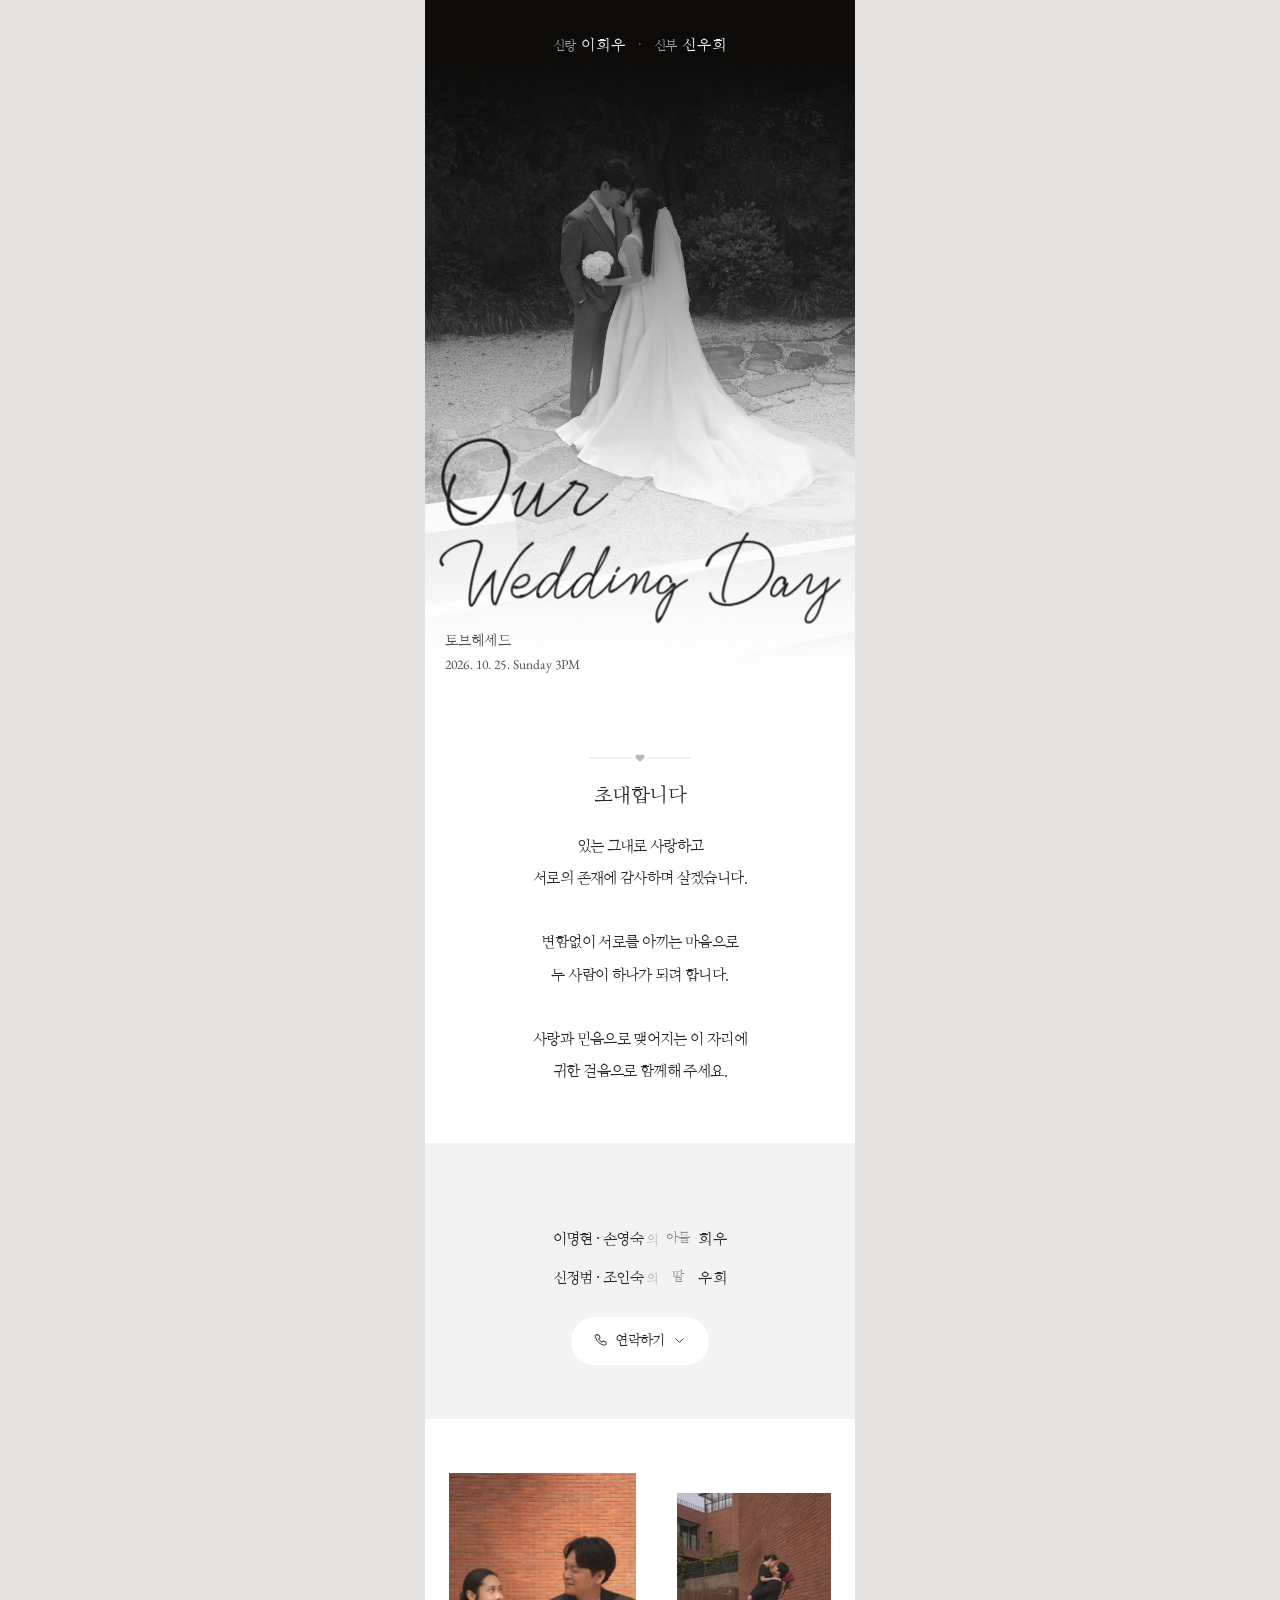
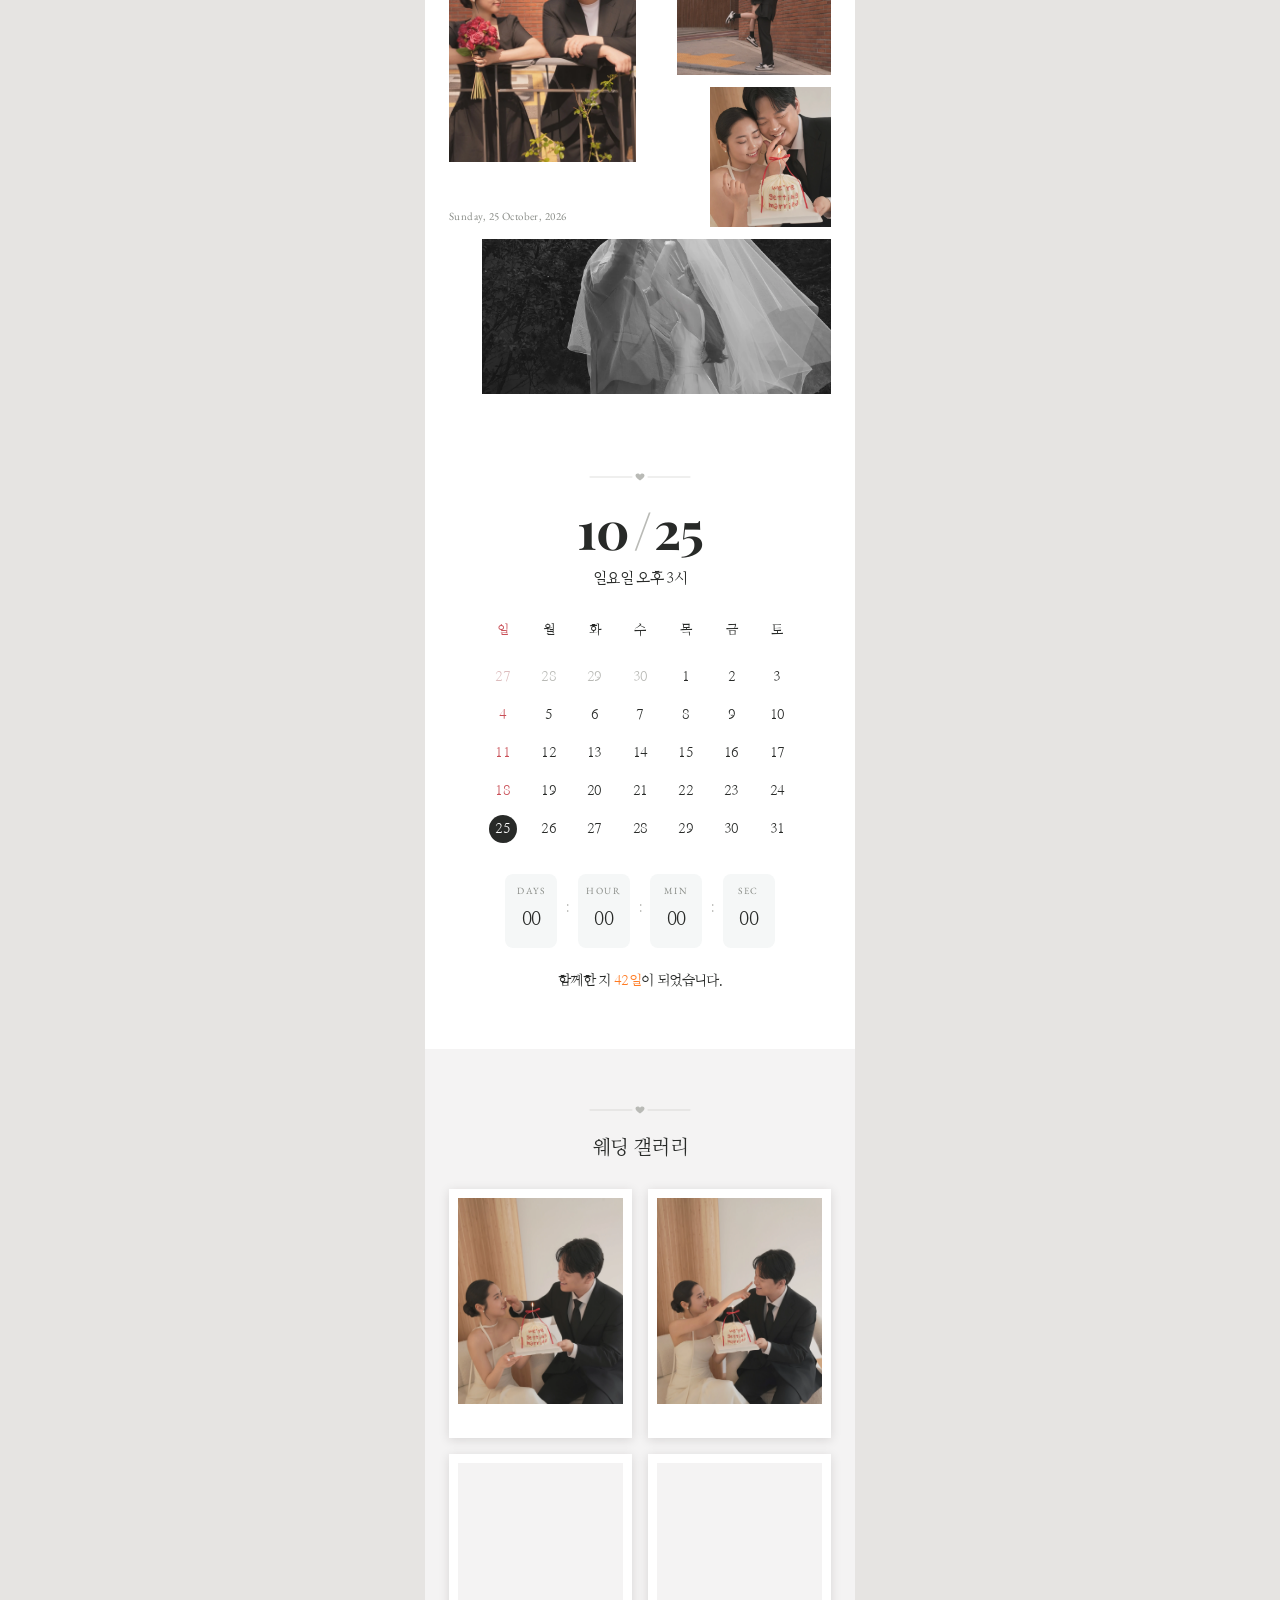
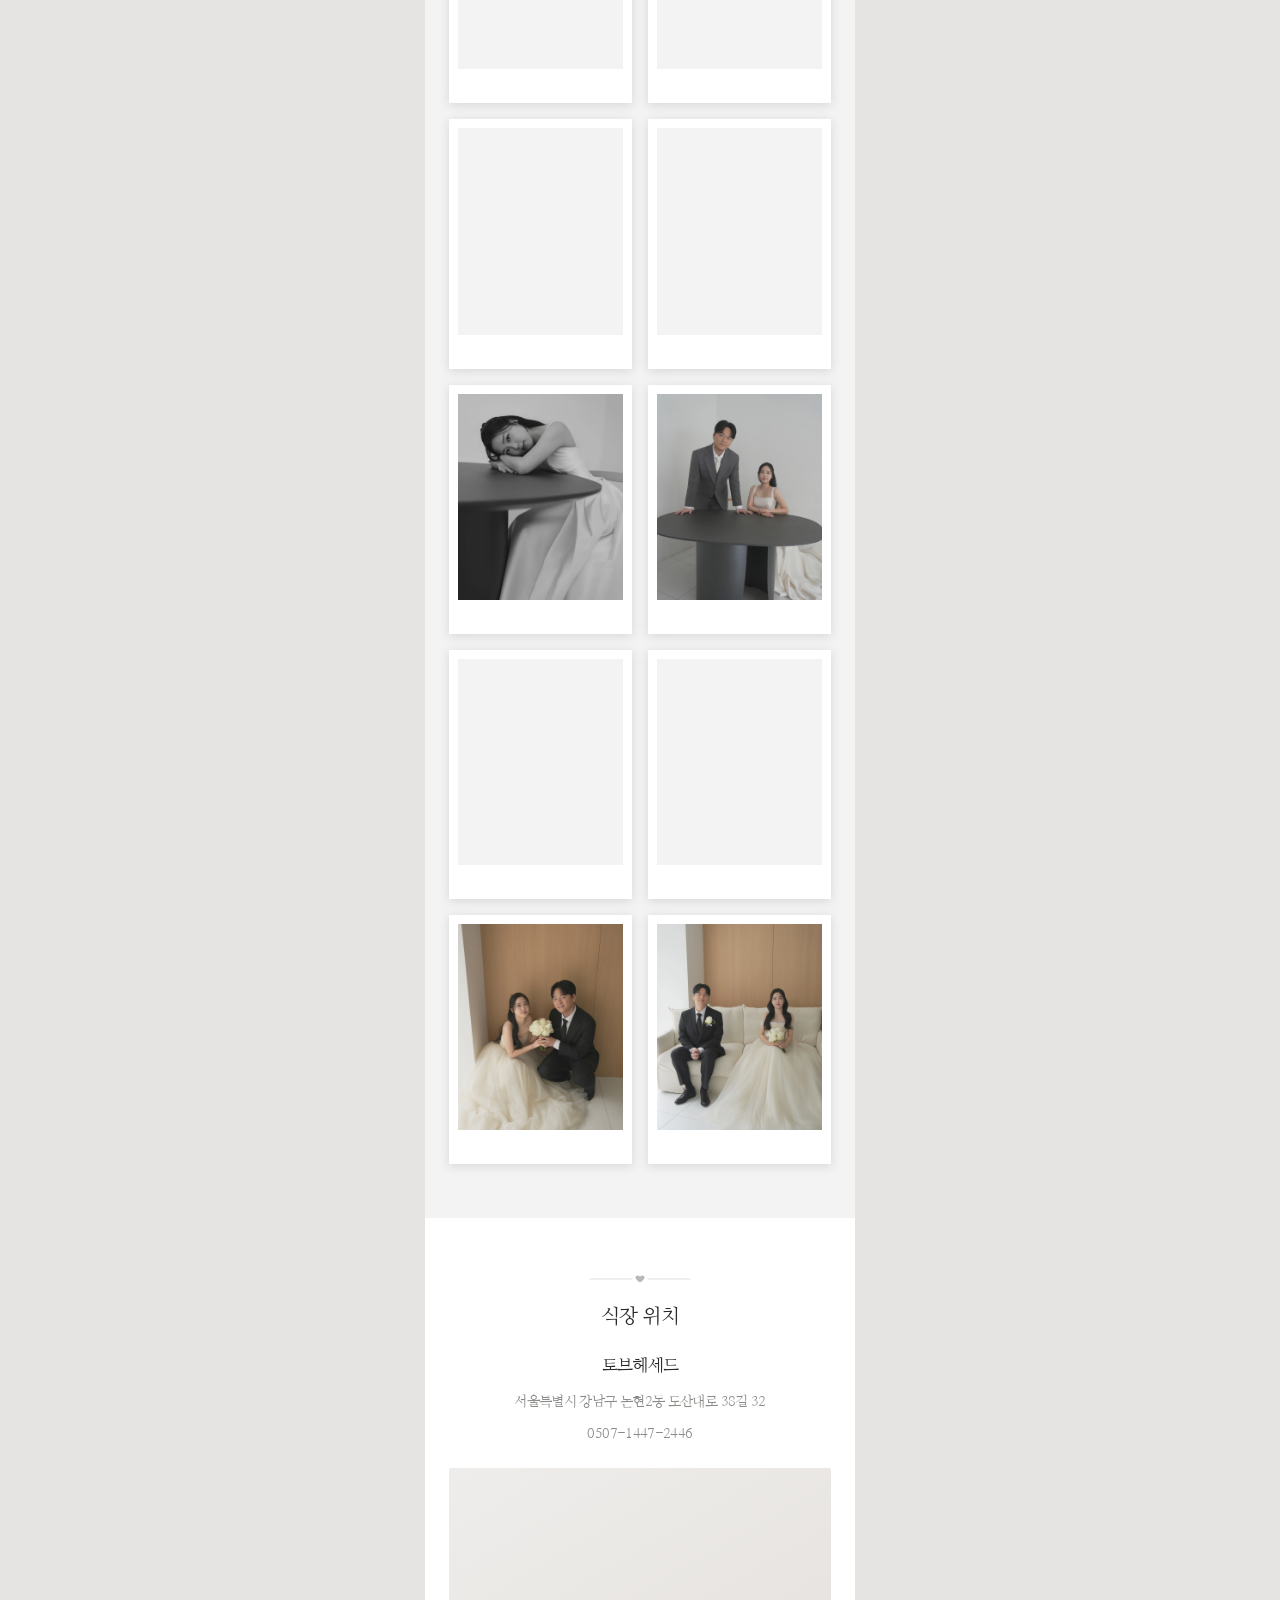
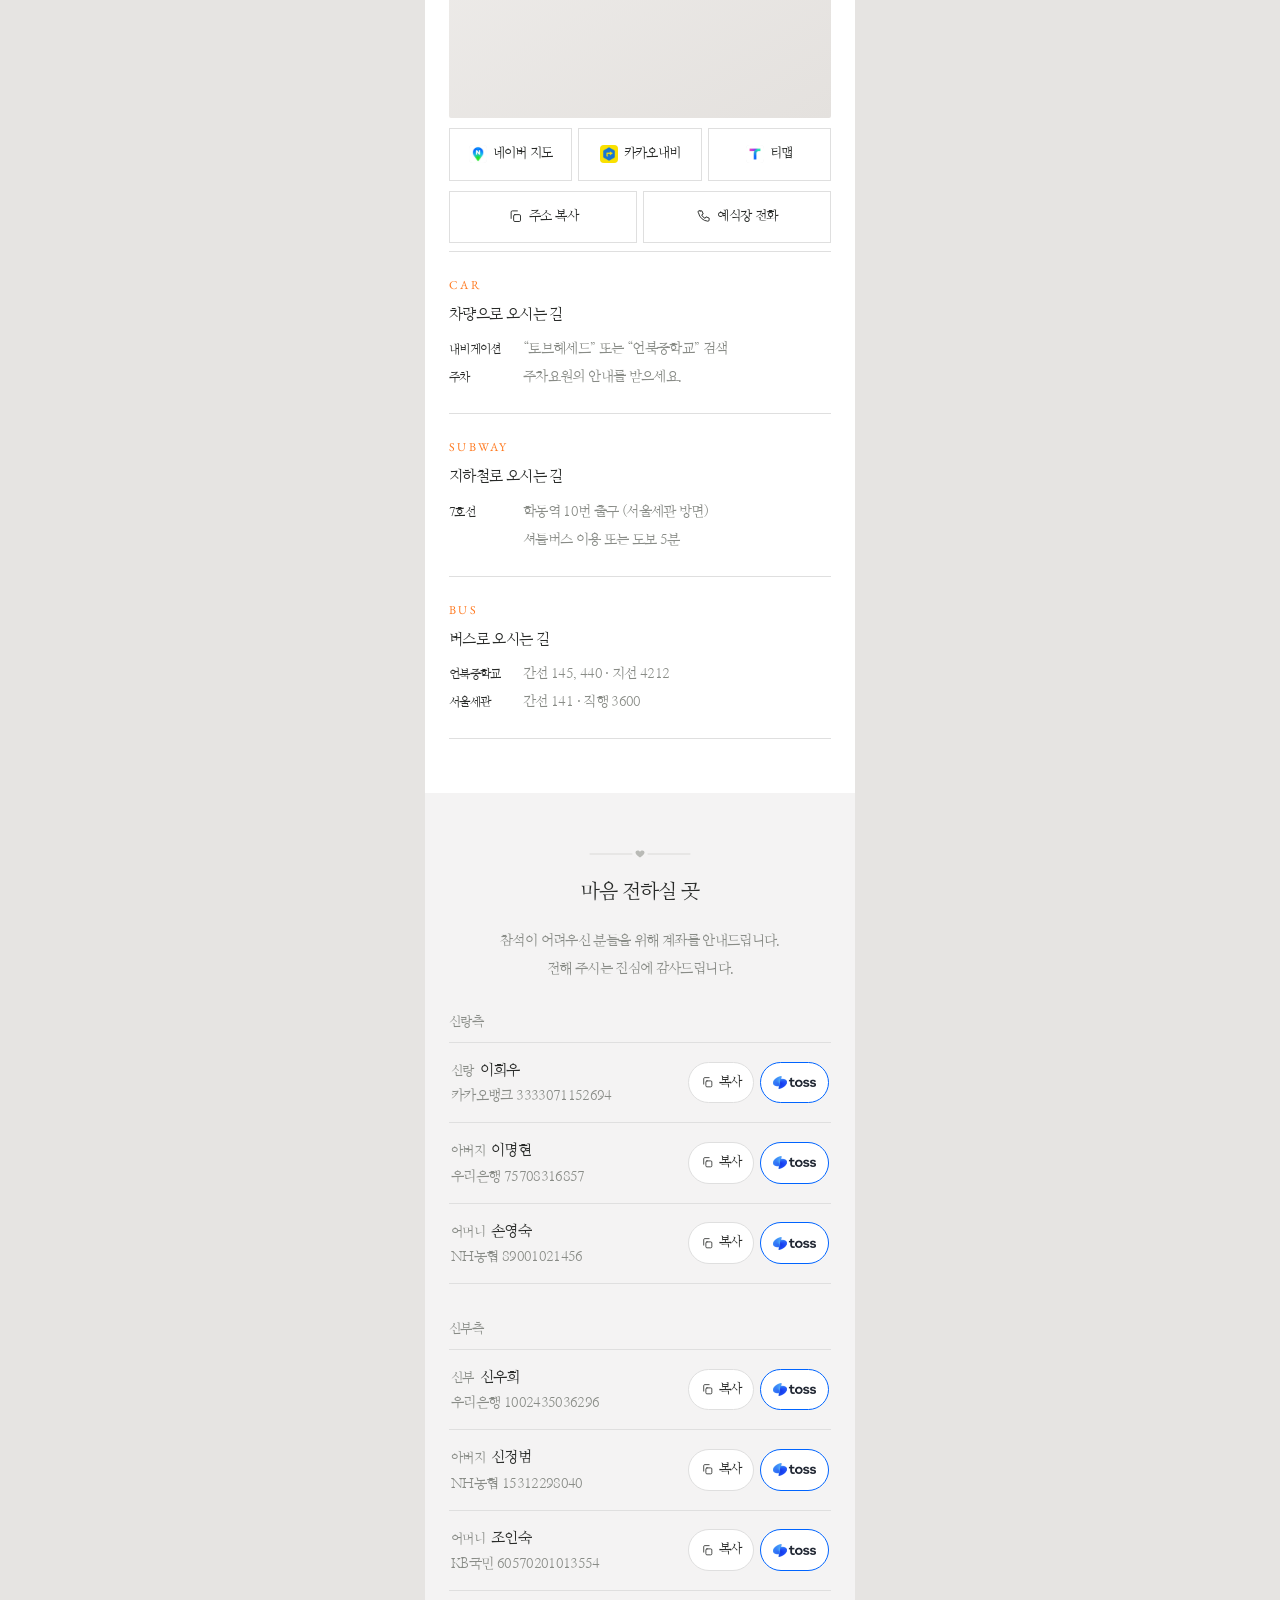
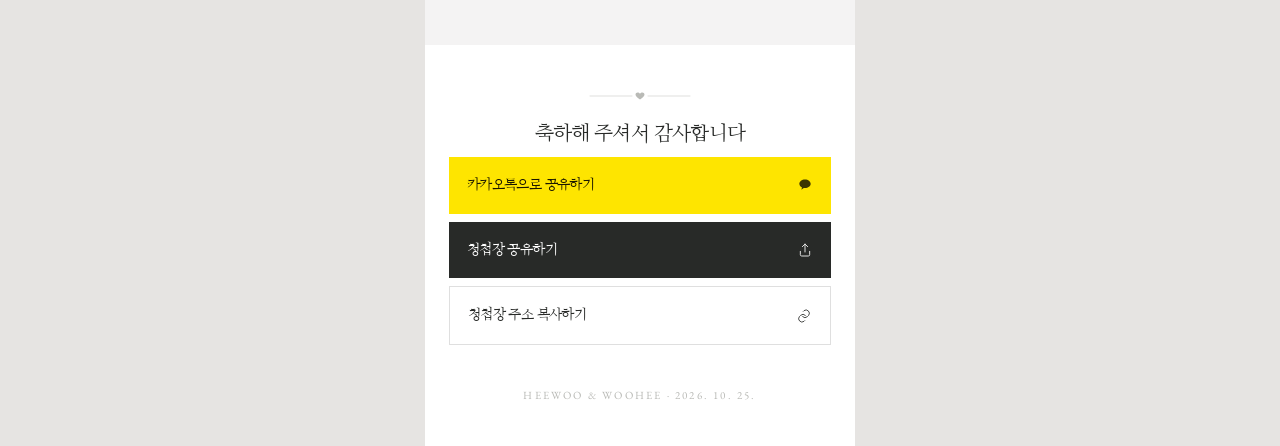
==== commit 54ee1c90: "커버 이미지와 이름 위치 조정" ====
--- a/wedding-invitation/index.html
+++ b/wedding-invitation/index.html
@@ -68,7 +68,7 @@
 <link rel="preconnect" href="https://fonts.gstatic.com" crossorigin>
 <link href="https://fonts.googleapis.com/css2?family=Nanum+Myeongjo:wght@400;700&family=Playfair+Display:ital,wght@0,500;0,700;1,500&family=EB+Garamond:ital,wght@0,400;0,500;1,400&display=swap" rel="stylesheet">
 
-<link rel="stylesheet" href="style.css?v=a5dbb108">
+<link rel="stylesheet" href="style.css?v=20a6eaac">
 </head>
 <!-- 갤러리는 2열 폴라로이드 한 판(세로 12장, 더보기 없음).
      사진은 모두 assets/photos/originals 에서 나왔고 순서도 같습니다.
--- a/wedding-invitation/style.css
+++ b/wedding-invitation/style.css
@@ -73,8 +73,8 @@
 /* 사진을 조금 아래에서 시작합니다. 위에 남는 자리는 커버 배경(검정)이고,
    그 위를 덮는 그라데이션이 검정에서 사진으로 완만하게 이어집니다. */
 .cover>img{
-  position:absolute;left:0;right:0;bottom:0;top:7%;z-index:0;
-  width:100%;height:93%;
+  position:absolute;left:0;right:0;bottom:0;top:9%;z-index:0;
+  width:100%;height:91%;
   object-fit:cover;
   object-position:50% 50%;
 }
@@ -88,13 +88,13 @@
   background:
     linear-gradient(180deg,
       #0d0c0b 0%,
-      #0d0c0b 7%,                    /* 사진이 시작되는 지점까지는 완전한 검정 */
-      rgba(13,12,11,.82) 12%,
-      rgba(13,12,11,.56) 19%,
-      rgba(13,12,11,.34) 27%,
-      rgba(13,12,11,.16) 36%,
-      rgba(13,12,11,.05) 45%,
-      rgba(13,12,11,0) 54%),
+      #0d0c0b 9%,                    /* 사진이 시작되는 지점까지는 완전한 검정 */
+      rgba(13,12,11,.82) 14%,
+      rgba(13,12,11,.56) 21%,
+      rgba(13,12,11,.34) 29%,
+      rgba(13,12,11,.16) 38%,
+      rgba(13,12,11,.05) 47%,
+      rgba(13,12,11,0) 56%),
     linear-gradient(0deg,
       #fff 0%,
       #fff 4%,
@@ -110,7 +110,7 @@
    "신랑"·"신부" 라벨은 한 톤 낮추고 이름만 세웁니다. 아래 손글씨가 주인공이라
    차이는 2px 과 밝기만큼만 둡니다. */
 .cover-top{
-  padding:22px var(--pad) 0;
+  padding:32px var(--pad) 0;
   display:flex;align-items:center;justify-content:center;gap:12px;
   font-size:12.5px;color:rgba(255,255,255,.62);
   text-shadow:0 1px 10px rgba(20,18,16,.5);
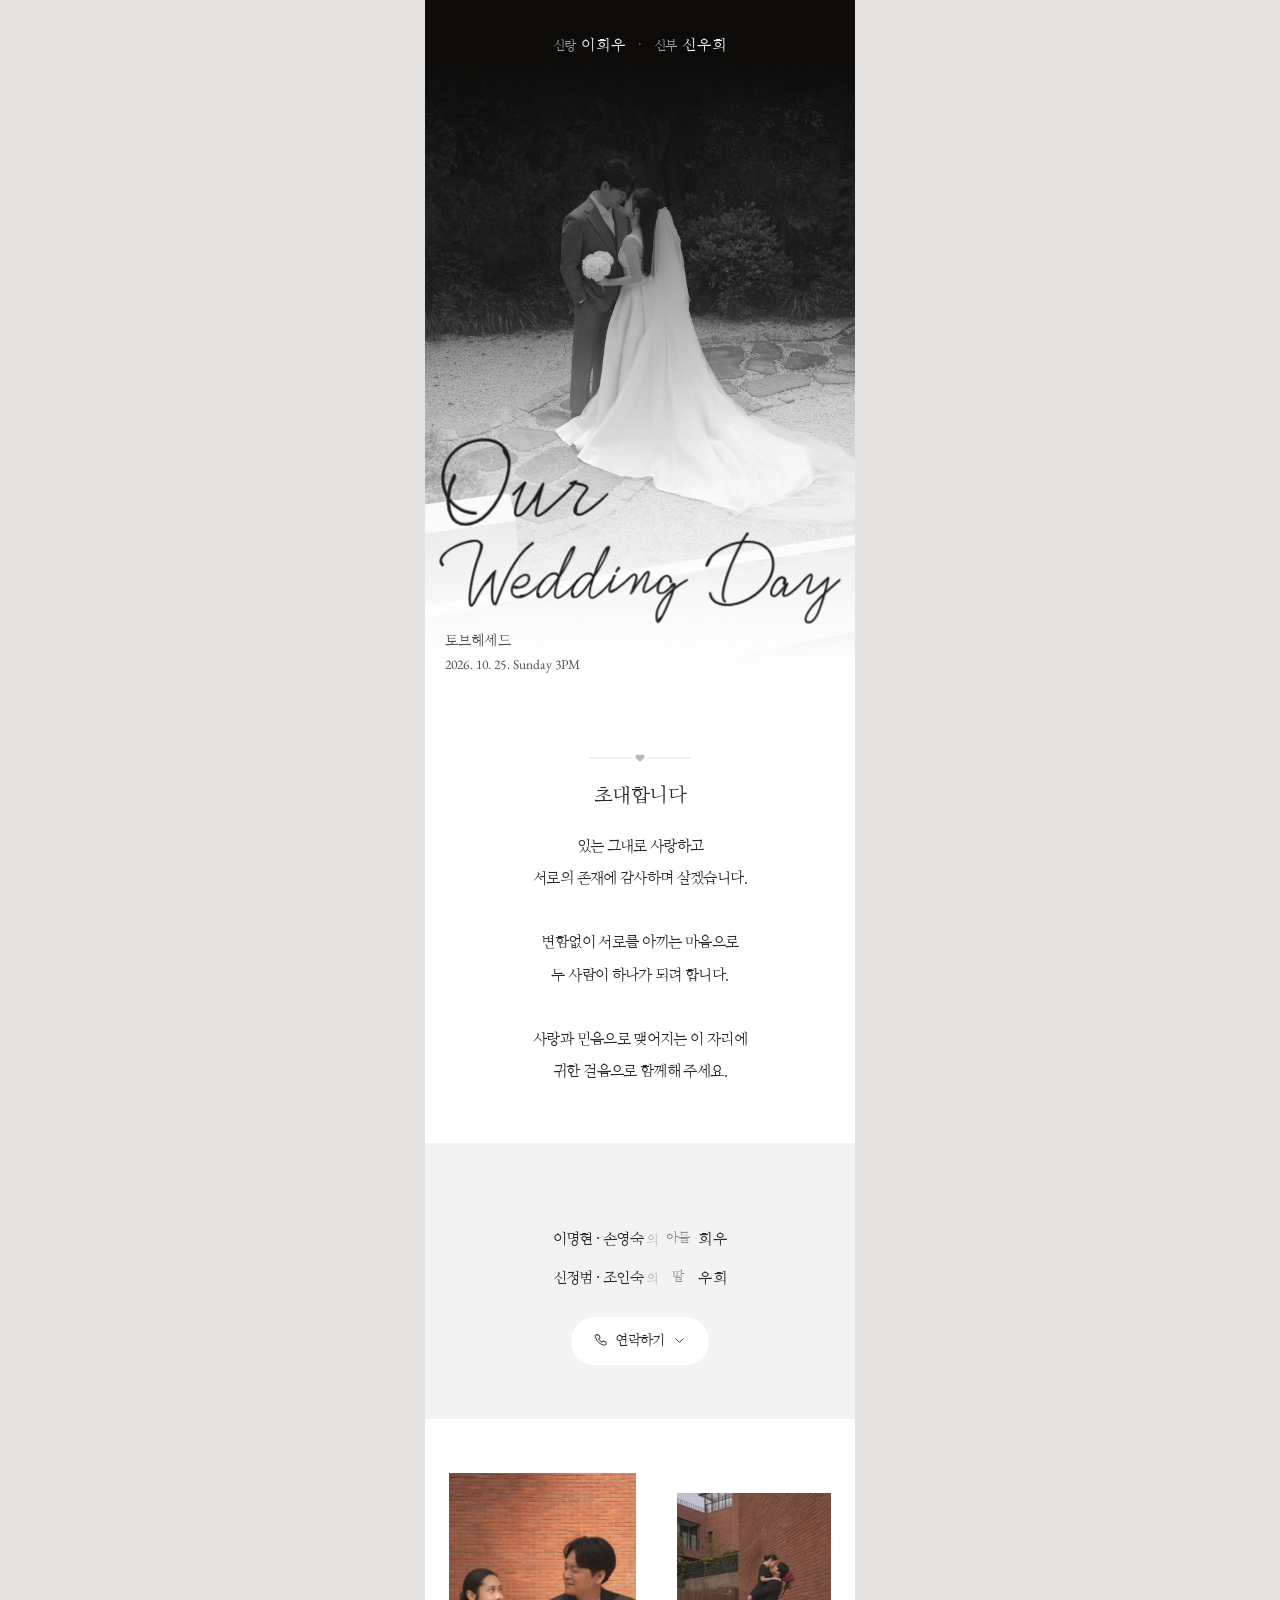
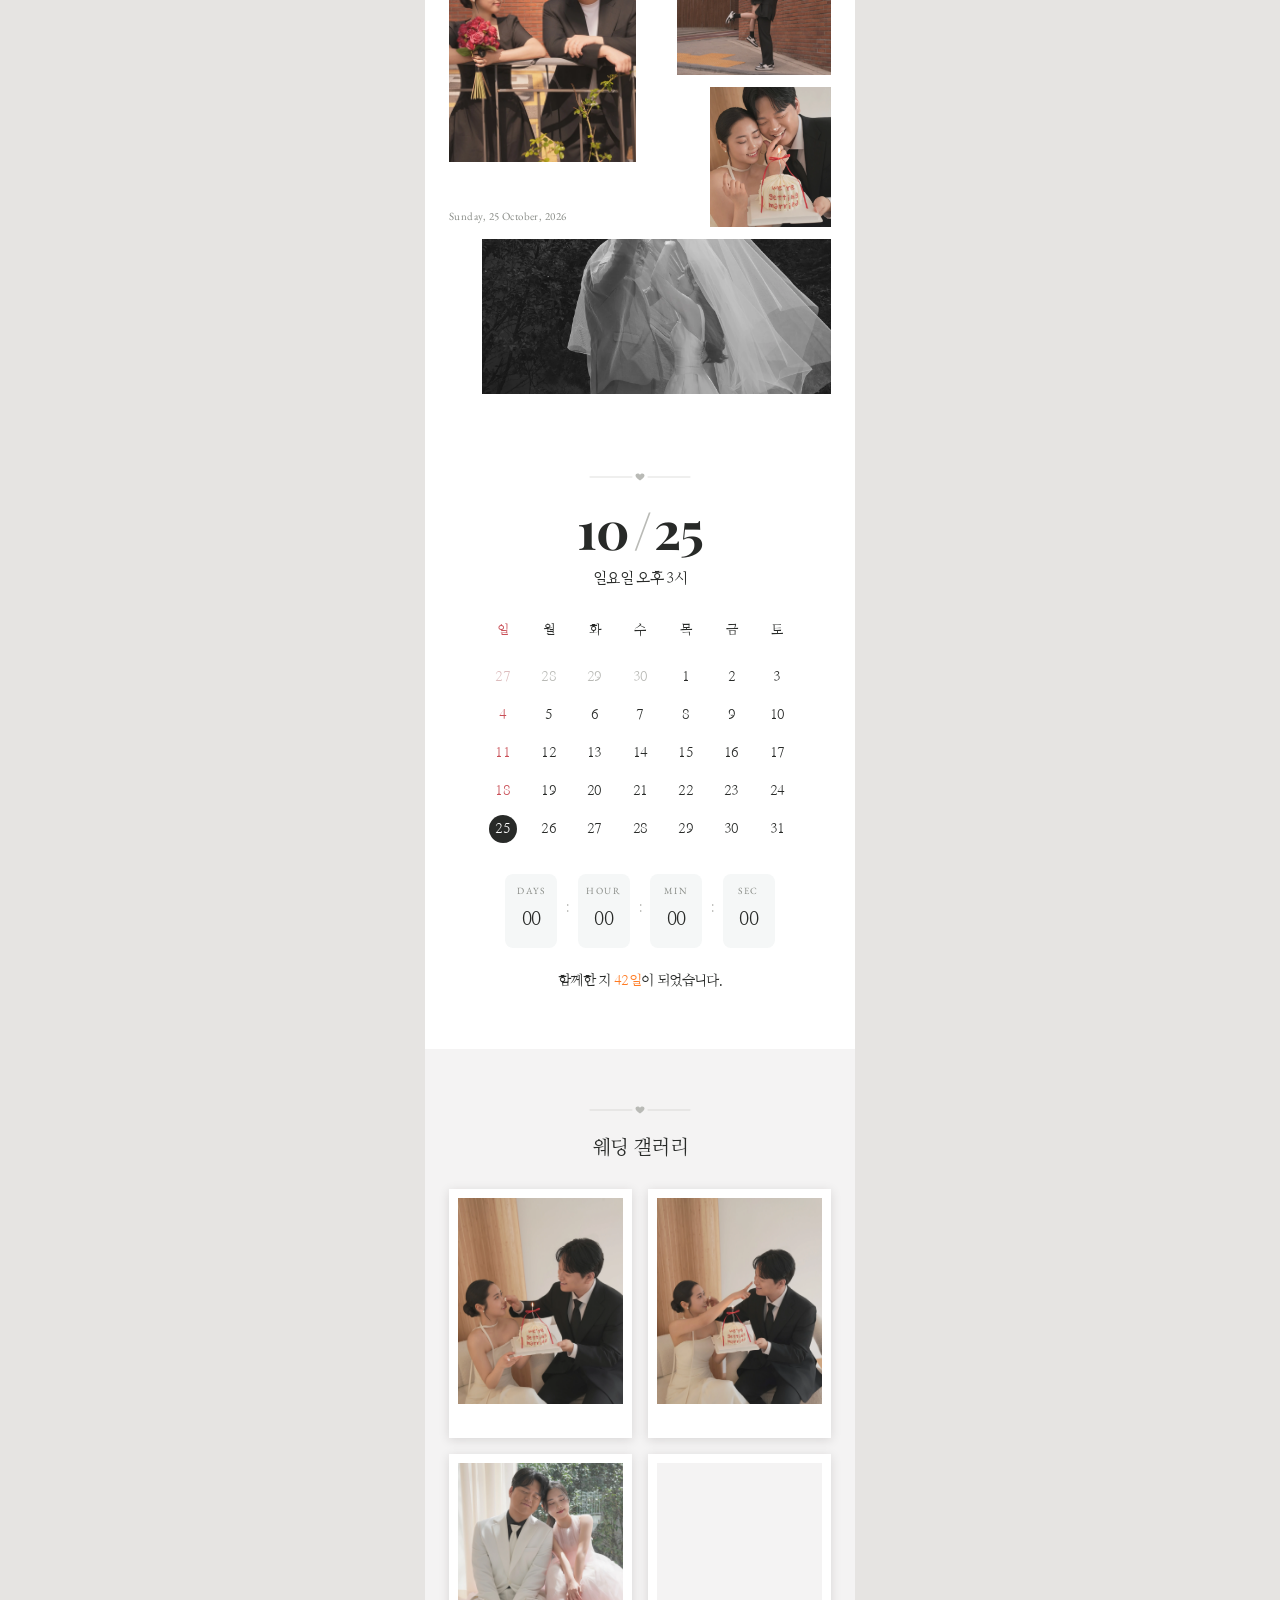
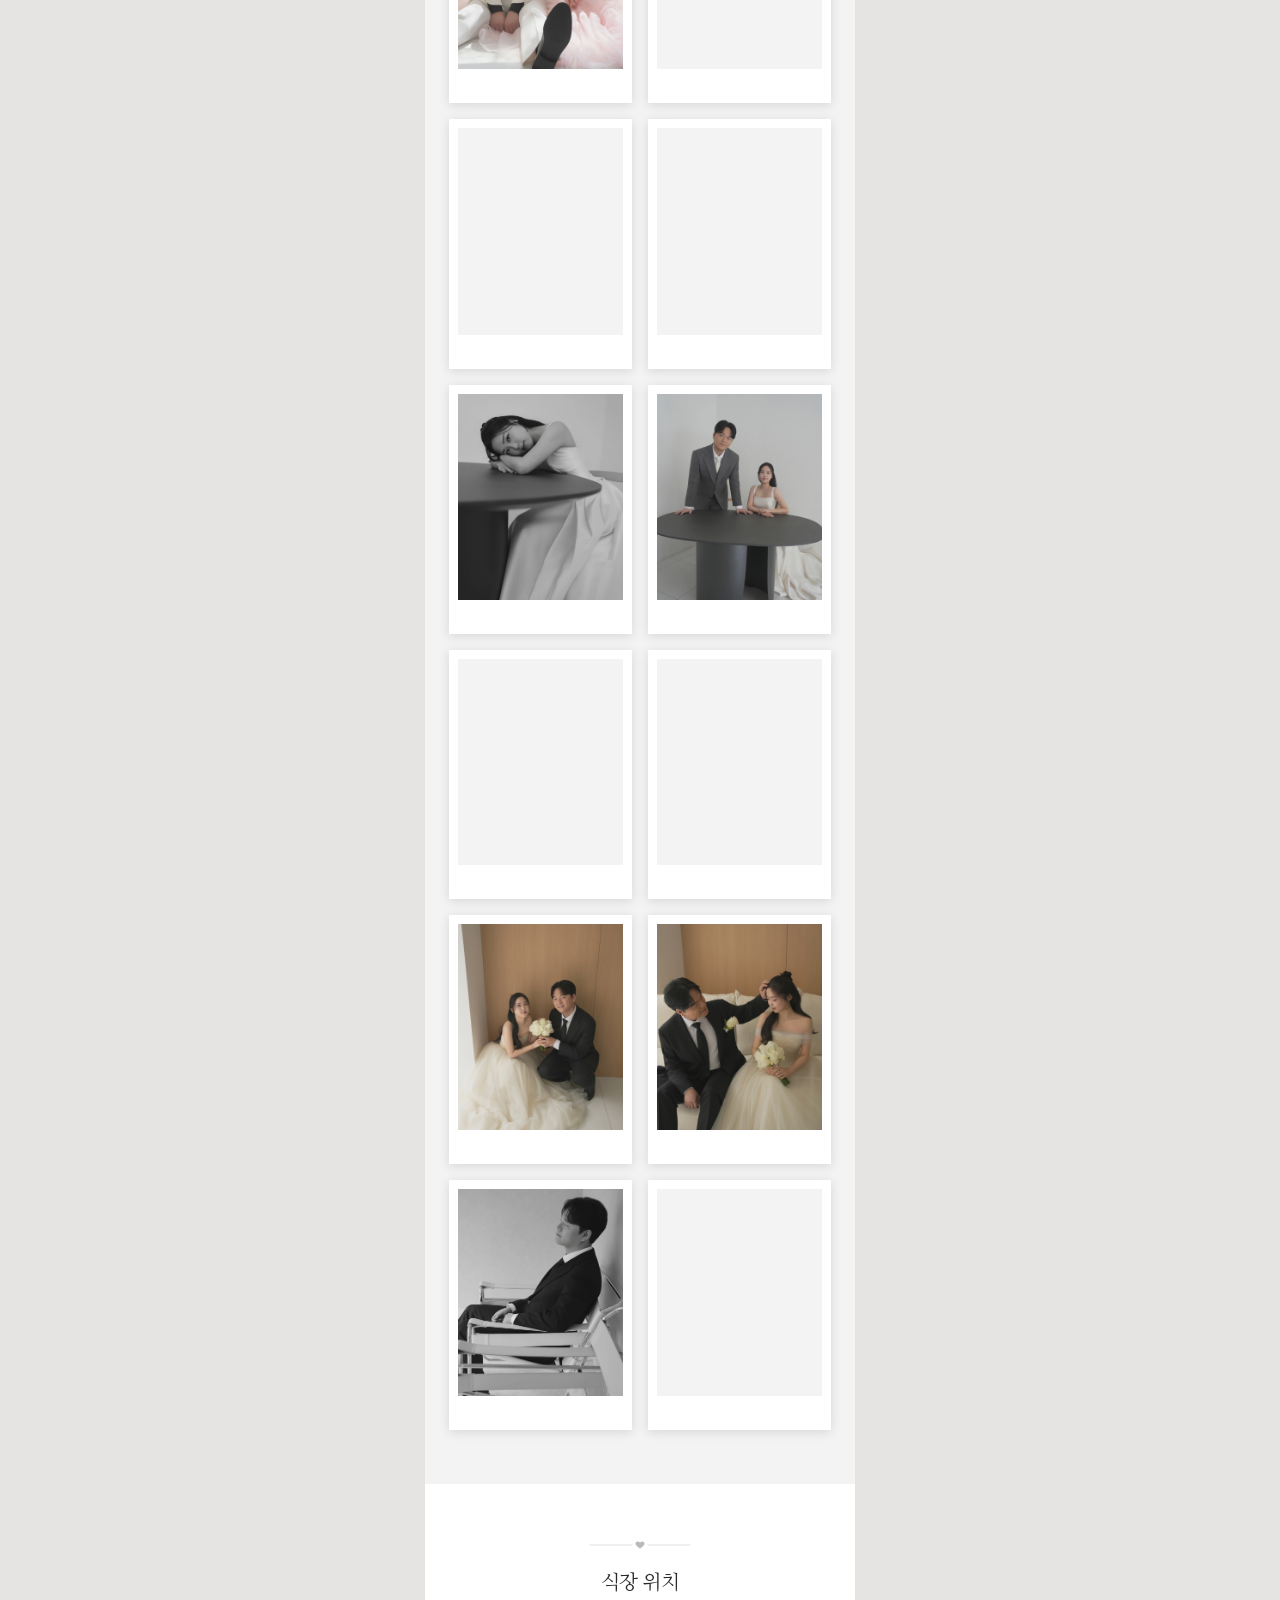
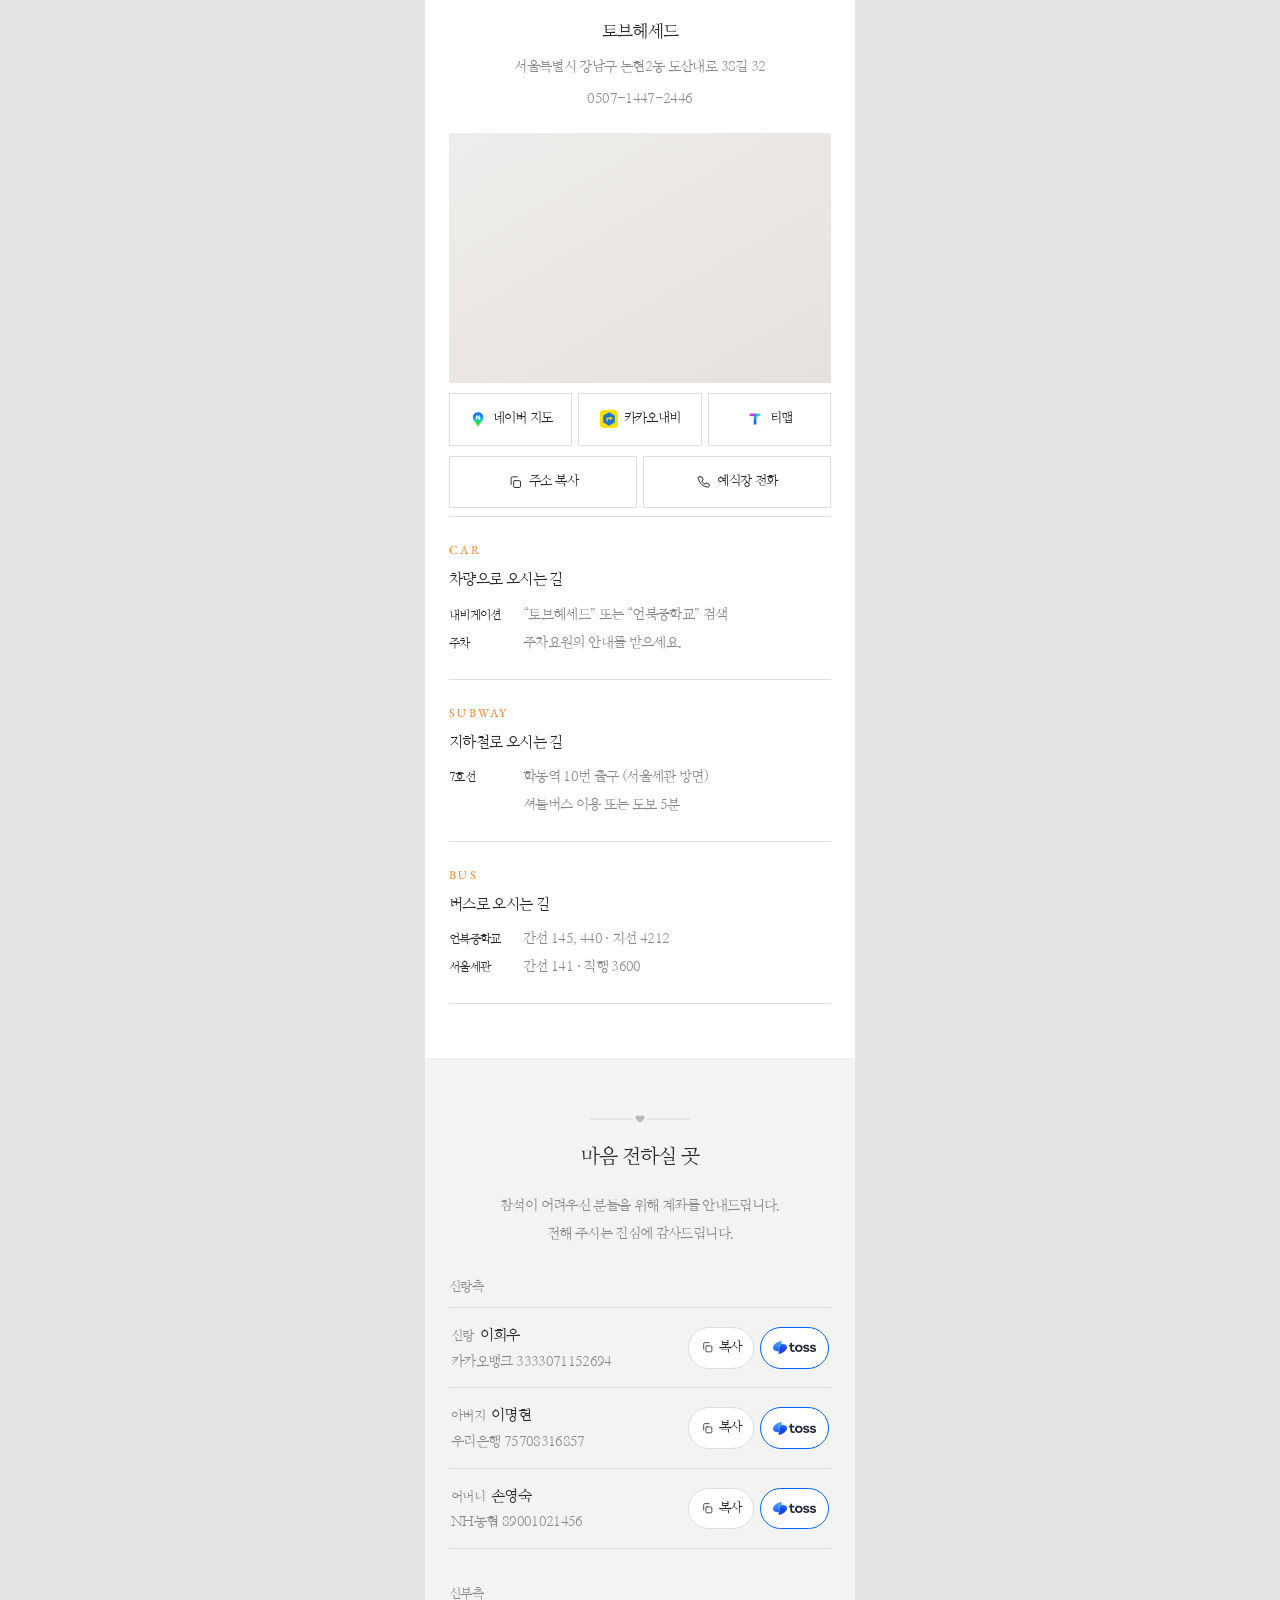
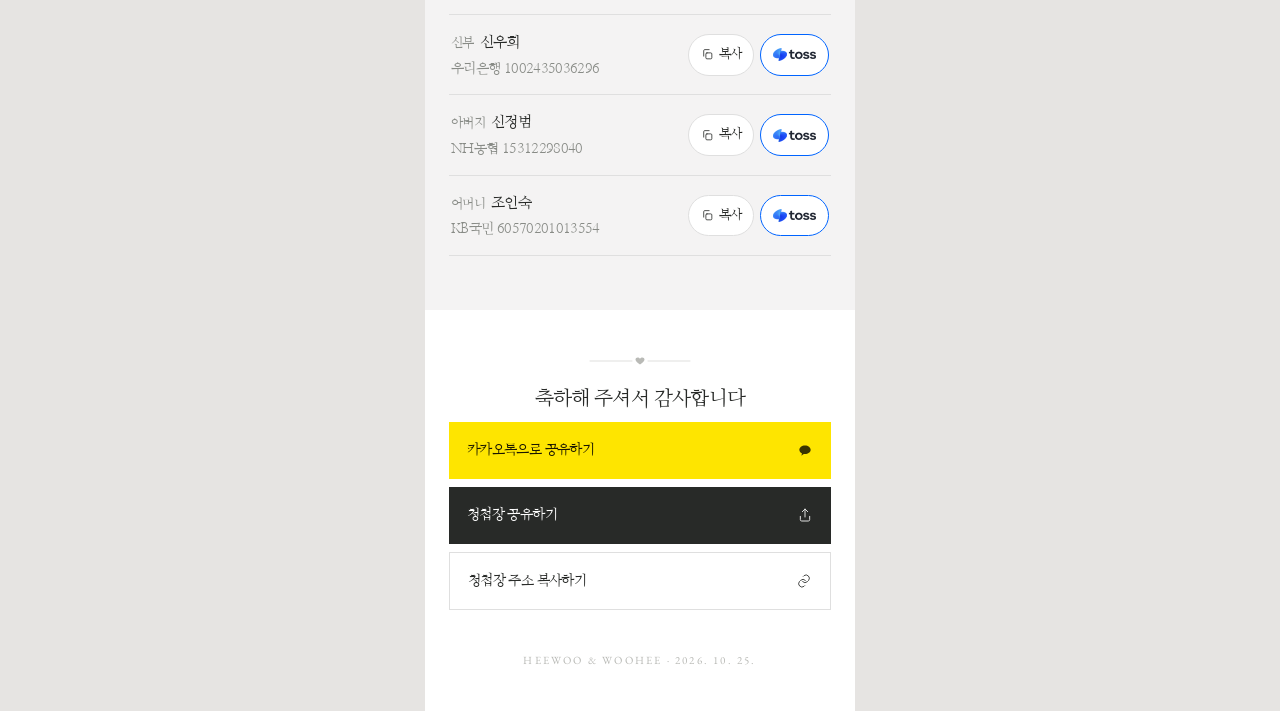
==== commit 18d87016: "갤러리 사진 2장 교체, 2장 추가 10번·12번을 새 사진으로 바꾸고, 신랑·신부 단독컷을 13·14번으로 붙여 갤러리가 14장(7줄)이 됐습니다. 모두 기존과 같은 1536×2" ====
--- a/wedding-invitation/index.html
+++ b/wedding-invitation/index.html
@@ -7,11 +7,10 @@
 
 <!--
   ─────────────────────────────────────────────────────────────
-  희우 · 우희 모바일 청첩장 (현재 쓰는 화면)
+  희우 · 우희 모바일 청첩장
 
   조판은 청첩장 서비스(moiitee DesignTrip)의 결을 참고했고, 내용·코드는
   전부 새로 짰습니다. 참조처의 이미지·폰트·문구 에셋은 쓰지 않았습니다.
-  이전 디자인은 index.old.html 에 남겨 두었습니다.
   ─────────────────────────────────────────────────────────────
 -->
 
@@ -46,9 +45,7 @@
 
 <meta name="format-detection" content="telephone=no">
 
-<!-- 검색 노출 차단.
-     본 화면과 마찬가지로 실명·휴대폰번호·계좌번호가 들어 있어 검색에 잡히면 그대로 노출됩니다.
-     시안이라 링크 미리보기(og)도 두지 않습니다. -->
+<!-- 실명·휴대폰번호·계좌번호 검색 노출 차단 -->
 <meta name="robots" content="noindex, nofollow, noarchive">
 <meta name="googlebot" content="noindex, nofollow">
 
@@ -68,14 +65,12 @@
 <link rel="preconnect" href="https://fonts.gstatic.com" crossorigin>
 <link href="https://fonts.googleapis.com/css2?family=Nanum+Myeongjo:wght@400;700&family=Playfair+Display:ital,wght@0,500;0,700;1,500&family=EB+Garamond:ital,wght@0,400;0,500;1,400&display=swap" rel="stylesheet">
 
-<link rel="stylesheet" href="style.css?v=20a6eaac">
+<link rel="stylesheet" href="style.css?v=efbca561">
 </head>
-<!-- 갤러리는 2열 폴라로이드 한 판(세로 12장, 더보기 없음).
+<!-- 갤러리는 2열 폴라로이드 한 판(세로 14장, 더보기 없음).
      사진은 모두 assets/photos/originals 에서 나왔고 순서도 같습니다.
-     가로 사진은 격자가 어긋나 콜라주로 보냈습니다.
-     나머지 동작은 script.js 가 본 화면과 공유합니다 -->
-<body data-gallery="12" data-gallery-layout="grid"
-      data-tint-body data-cover-tint="#0d0c0b">   <!-- 표지에선 검정, 본문에선 흰색 (script.js) -->
+     가로 사진은 격자가 어긋나 콜라주로 보냈습니다. -->
+<body data-tint-body data-cover-tint="#0d0c0b">   <!-- 표지에선 검정, 본문에선 흰색 (script.js) -->
 
 <!-- 아이콘 -->
 <svg width="0" height="0" style="position:absolute" aria-hidden="true">
@@ -225,8 +220,7 @@
 
   <!-- ══ 콜라주 ══
        제목도 머리 표식도 두지 않습니다. 글이 아니라 숨 고르는 자리라서,
-       캡션 한 줄이 바로 아래 날짜 섹션으로 이어지게만 둡니다.
-       배치는 옛 시안(index.old.html)의 12열 좌표를 그대로 씁니다. -->
+       캡션 한 줄이 바로 아래 날짜 섹션으로 이어지게만 둡니다. -->
   <section class="sec sec--collage rise">
     <div class="collage">
       <div class="c-a"><img src="assets/photos/collage-1.webp" alt="" width="800" height="1200" loading="lazy" decoding="async" draggable="false"></div>
@@ -383,8 +377,7 @@
   <p class="foot">HEEWOO &amp; WOOHEE · 2026. 10. 25.</p>
 </div>
 
-<!-- 사진 크게 보기 — 본 화면과 같은 구조(이전·현재·다음 세 칸 트랙)라
-     script.js 의 스와이프 로직을 그대로 씁니다 -->
+<!-- 사진 크게 보기 — 이전·현재·다음 세 칸 트랙 -->
 <div class="lightbox" id="lightbox" role="dialog" aria-modal="true" aria-label="사진 크게 보기">
   <button class="lb-close" type="button" aria-label="닫기"><svg><use href="#i-close"/></svg></button>
   <button class="lb-nav lb-prev" type="button" aria-label="이전 사진"><svg><use href="#i-prev"/></svg></button>
@@ -401,6 +394,6 @@
 
 <div class="toast" id="toast" role="status" aria-live="polite"></div>
 
-<script src="script.js?v=14362630" defer></script>
+<script src="script.js?v=ca0b715b" defer></script>
 </body>
 </html>
--- a/wedding-invitation/style.css
+++ b/wedding-invitation/style.css
@@ -1,8 +1,5 @@
 /* ============================================================
-   희우 · 우희 청첩장 — 현재 화면(index.html) 스타일
-
-   이전 디자인의 스타일은 style.old.css 에 있습니다.
-   두 화면은 마크업이 달라 스타일도 따로 둡니다.
+   희우 · 우희 청첩장 스타일
    ============================================================ */
 
 /* ═══════════════════════════════════════════════════════════
@@ -260,20 +257,15 @@
 .title{
   font-size:20px;font-weight:500;line-height:1.5;
 }
-.title--en{
-  font-family:var(--gm);font-size:13px;letter-spacing:.24em;
-  color:var(--sub);text-transform:uppercase;font-weight:400;
-  margin-top:6px;
-}
 .body{margin-top:20px;font-size:15px;line-height:2.15}
 .body--sub{color:var(--sub);font-size:14px;line-height:2}
 
-/* 혼주 — 옛 시안(style.old.css)의 세 칸 정렬을 그대로 가져왔습니다.
+/* 혼주 — 세 칸 정렬로 두 줄의 이름 위치를 맞춥니다.
    부모 이름은 오른쪽, 관계는 가운데, 이름은 왼쪽으로 붙여 두 줄이 열로 맞습니다.
    섹션이 text-align:center 라 inline-grid 덩어리째 가운데에 놓입니다. */
 .parents{
   margin-top:26px;
-  /* 옛 시안은 inline-grid 였지만, 이 화면은 바로 뒤에 인라인인 .pill 버튼이 와서
+  /* inline-grid 로 두면 바로 뒤의 .pill 버튼이 같은 줄로 올라와서
      같은 줄로 올라붙습니다. 블록으로 두고 justify-content 로 가운데에 모읍니다. */
   display:grid;
   grid-template-columns:auto auto auto;
@@ -330,7 +322,6 @@
   font-size:12.5px;white-space:nowrap;
 }
 .mini svg{width:13px;height:13px;flex:none}
-.mini--point{border-color:rgba(255,122,33,.4);color:var(--point)}
 
 /* 계좌 — 접지 않고 바로 펼쳐 둡니다 */
 .acct-group{margin-top:28px;text-align:left}
@@ -354,7 +345,7 @@
 /* 아래 날짜 섹션과 같은 흰 바닥에서 이어지므로 사이 여백을 줄입니다.
    캡션(Sunday, 25 October, 2026)이 다음 섹션을 예고하는 자리입니다. */
 .sec--collage{padding-bottom:22px}
-/* 좌표는 옛 시안(style.old.css)의 값 그대로입니다. 한 칸만 옮겨도 균형이
+/* 검증된 좌표입니다. 한 칸만 옮겨도 균형이
    쉽게 무너져, 검증된 배치를 손대지 않았습니다. */
 .collage{
   display:grid;
@@ -387,7 +378,7 @@
 .dday span{color:var(--faint);font-weight:500;margin:0 4px}
 .dday-sub{margin-top:8px;font-size:15px}
 
-/* 달력 — 클래스 이름은 본 화면과 같습니다(script.js 가 함께 그립니다) */
+/* 달력 — script.js 가 그립니다 */
 .cal{margin:26px auto 0;width:100%;max-width:320px;border-collapse:collapse}
 .cal th{
   padding-bottom:14px;font-size:13px;font-weight:400;color:var(--ink);
@@ -415,19 +406,16 @@
 .count-sep{color:var(--faint);font-size:13px;padding-bottom:2px}
 .count-line{margin-top:20px;font-size:14px}
 .count-line b{color:var(--point);font-weight:400}
-.count-line svg{width:12px;height:12px;margin:0 3px;vertical-align:-1px;color:var(--point)}
-
-/* ═══════════════════════════════════════════════════════════
-   갤러리 — 3×3, 실선처럼 좁은 간격
-   ═══════════════════════════════════════════════════════════ */
-/* 2열 폴라로이드. 칸을 넓게 쓰는 대신 장수가 많아 스크롤이 길어지므로,
-   사진 사이는 붙이지 않고 여백을 둡니다. */
+
+/* ═══════════════════════════════════════════════════════════
+   갤러리 — 2열 폴라로이드
+   ═══════════════════════════════════════════════════════════ */
+/* 칸을 넓게 쓰고 사진 사이에 여백을 둡니다. */
 .grid{
   margin-top:26px;
   display:grid;grid-template-columns:repeat(2,1fr);gap:16px;
 }
-/* 폴라로이드 — 아래를 두껍게 남긴 흰 판. 이 섹션 바닥이 회색(sec--mist)이라
-   흰 판이 떠 보입니다. 여백에 글씨는 넣지 않습니다(17장이면 산만해집니다). */
+/* 폴라로이드 — 아래를 두껍게 남긴 흰 판. */
 .grid .tile{
   display:block;line-height:0;
   padding:9px 9px 34px;
@@ -437,12 +425,6 @@
 /* height:auto 가 없으면 img 의 height 속성이 aspect-ratio 를 덮습니다.
    4:5 는 원본 2:3 에서 위아래만 조금 덜어낸 비율이라 인물이 잘 남습니다. */
 .grid img{width:100%;height:auto;aspect-ratio:4/5;object-fit:cover;background:var(--mist)}
-/* 가로 사진이 섞이면 같은 한 칸에 가로로 눕힙니다. 세로 4:5 와 짝이 맞게 5:4 로
-   두어 폴라로이드를 옆으로 돌려 찍은 모양이 됩니다.
-   지금 갤러리는 세로만 쓰지만(가로는 콜라주로 보냈습니다), 사진을 바꿔 가로가
-   들어오면 script.js 가 .is-wide 를 붙여 이 규칙이 살아납니다. */
-.grid .is-wide img{aspect-ratio:5/4}
-
 /* ═══════════════════════════════════════════════════════════
    위치
    ═══════════════════════════════════════════════════════════ */
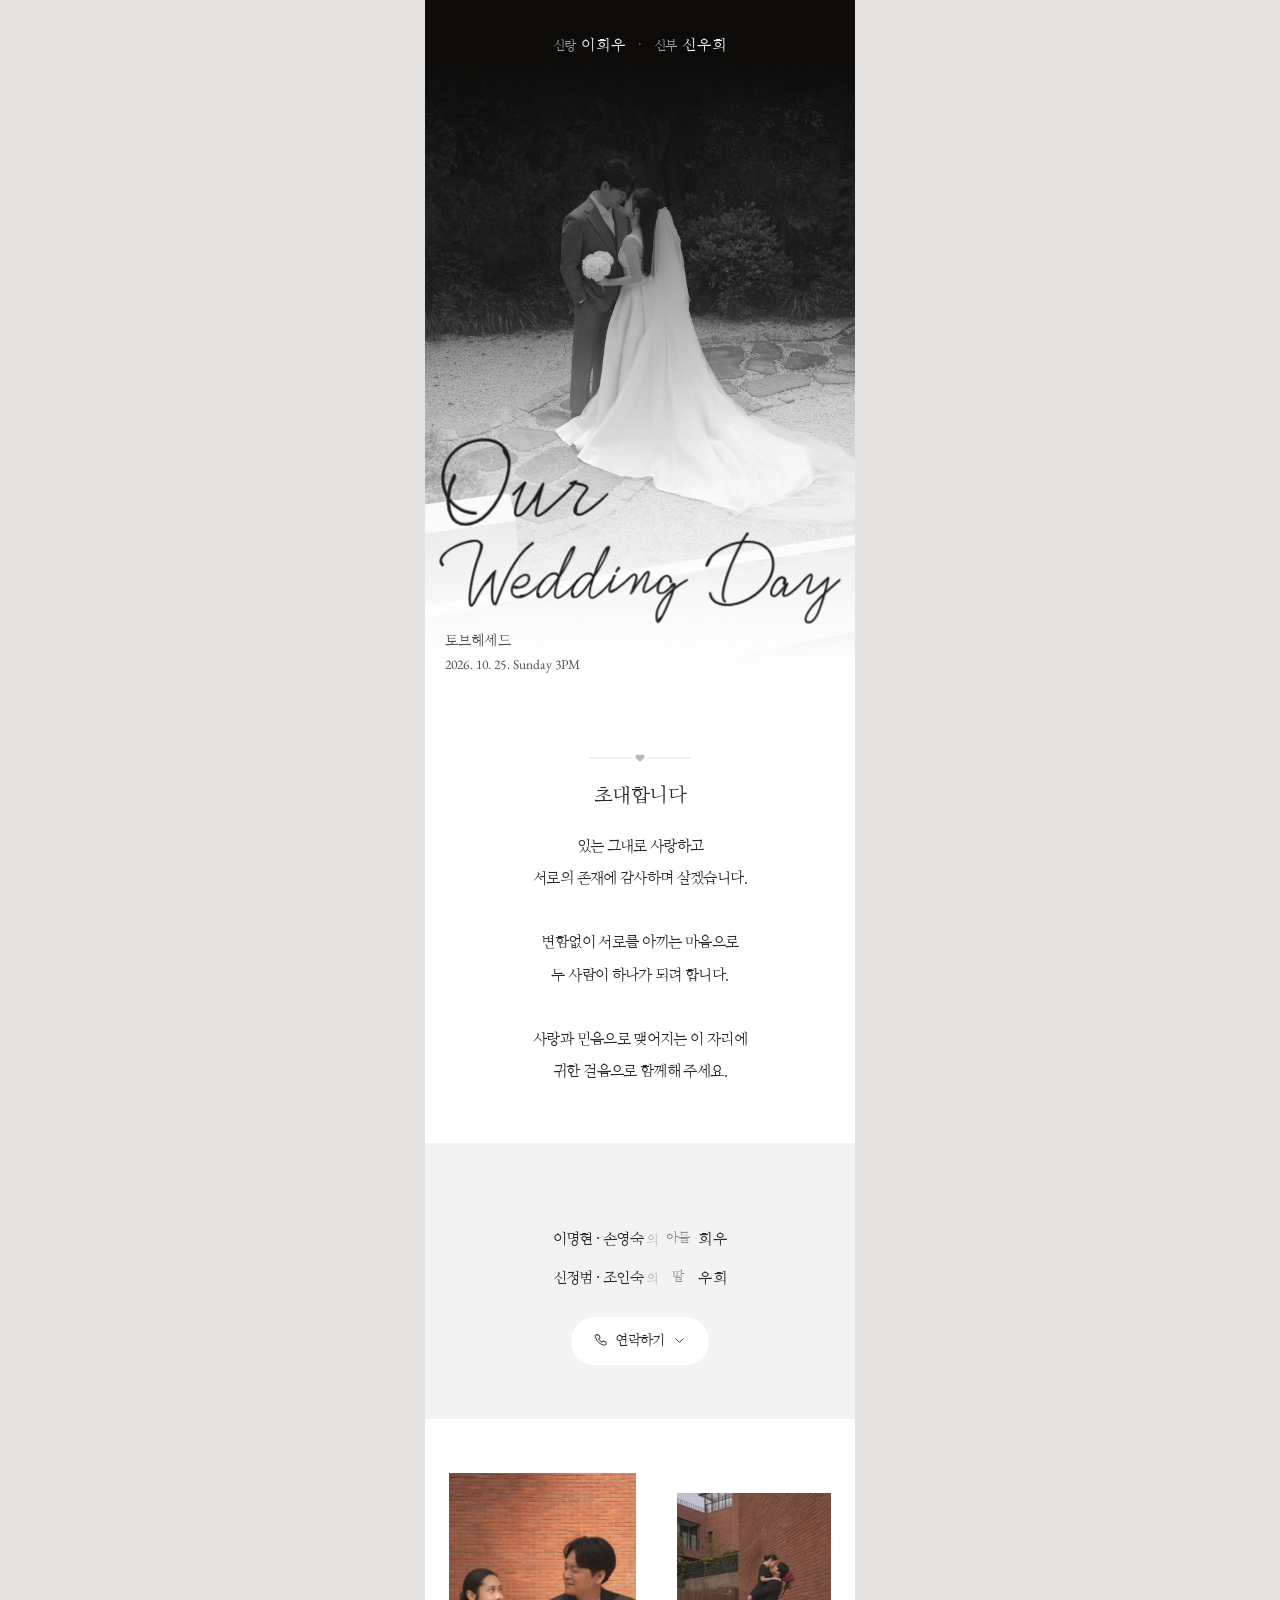
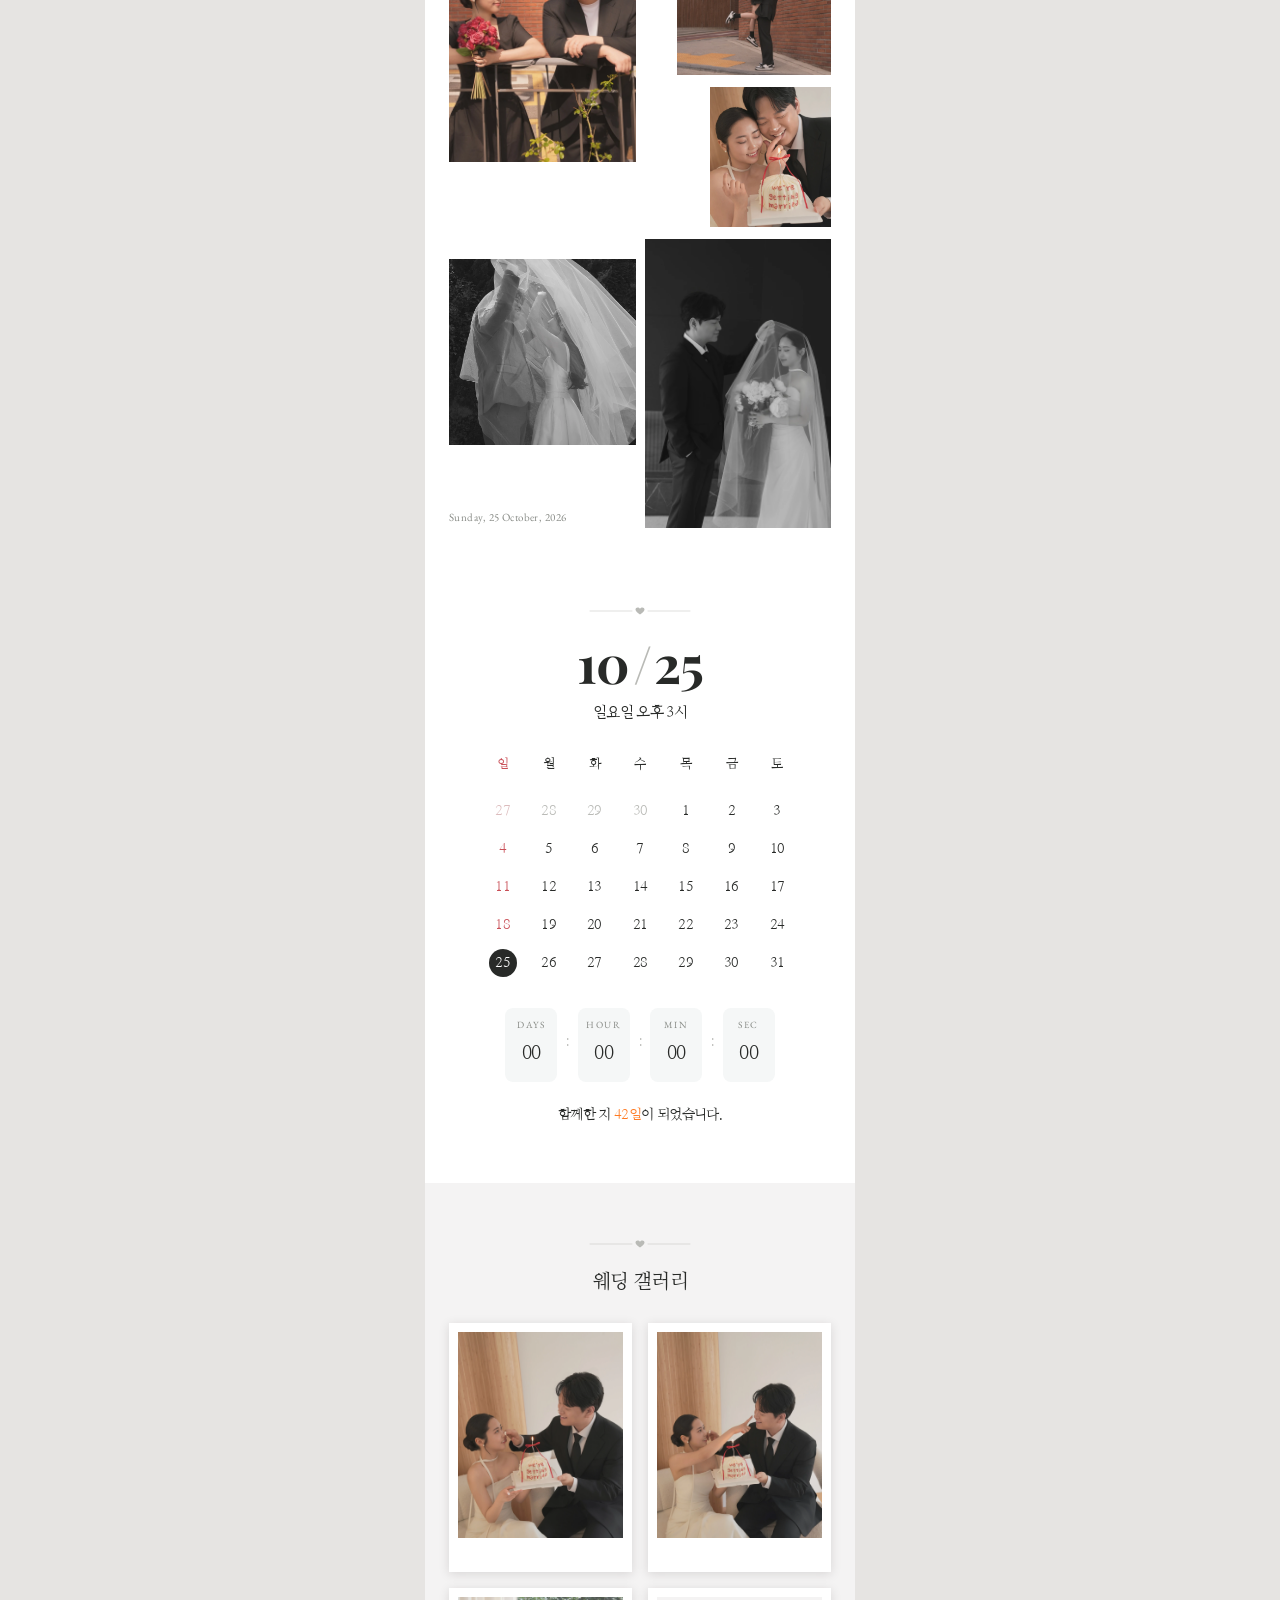
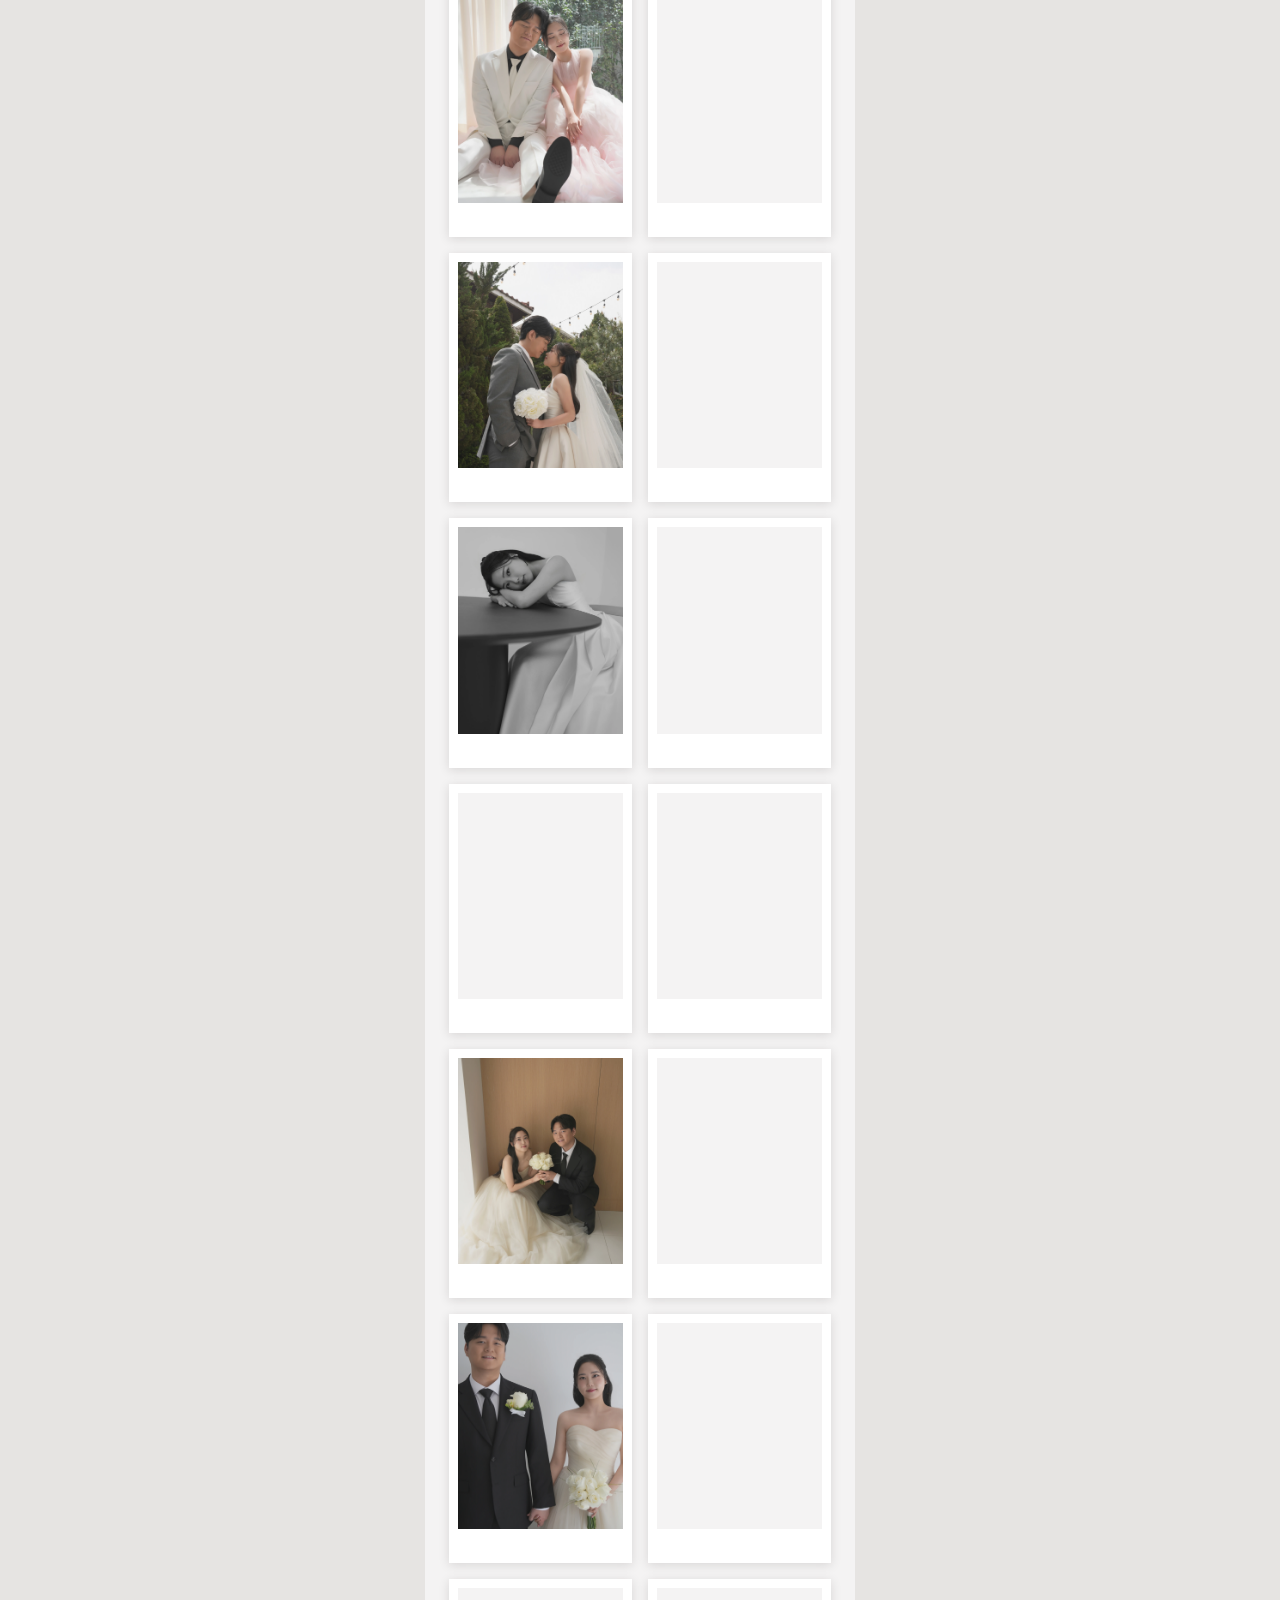
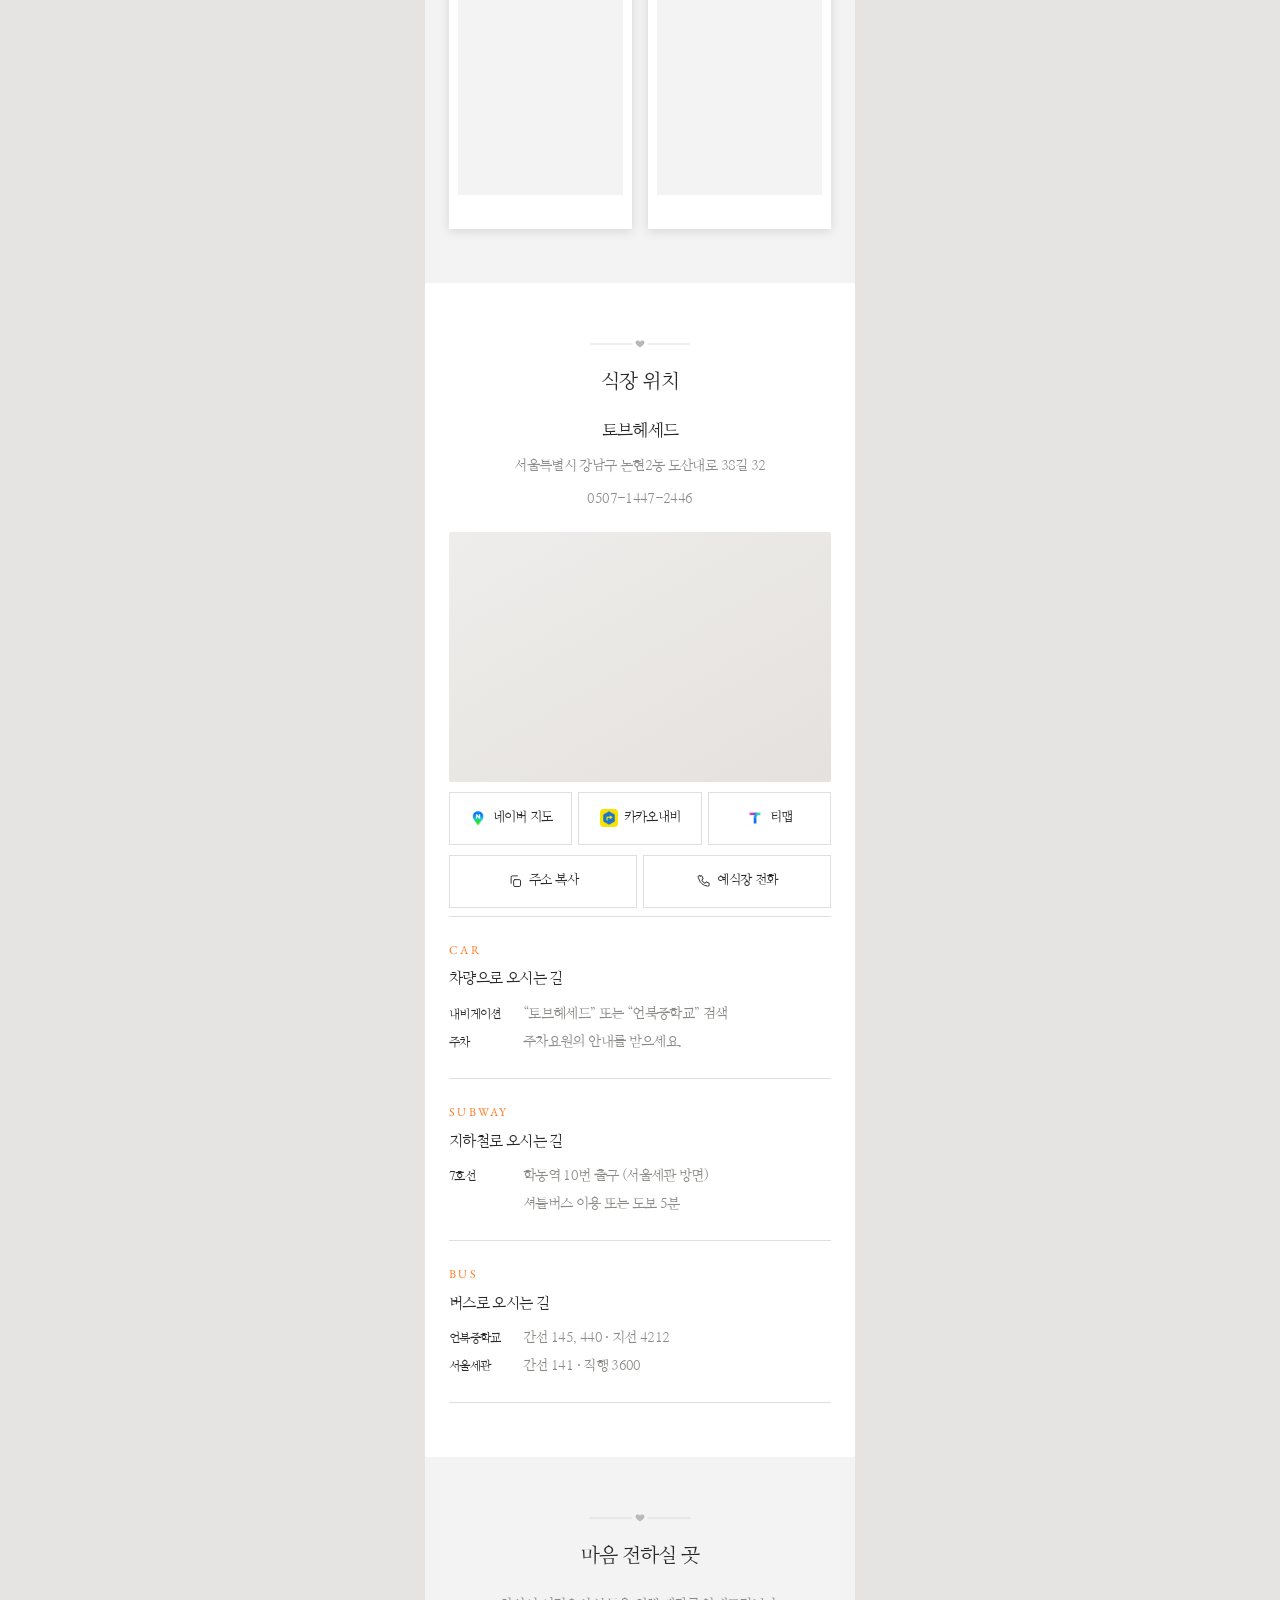
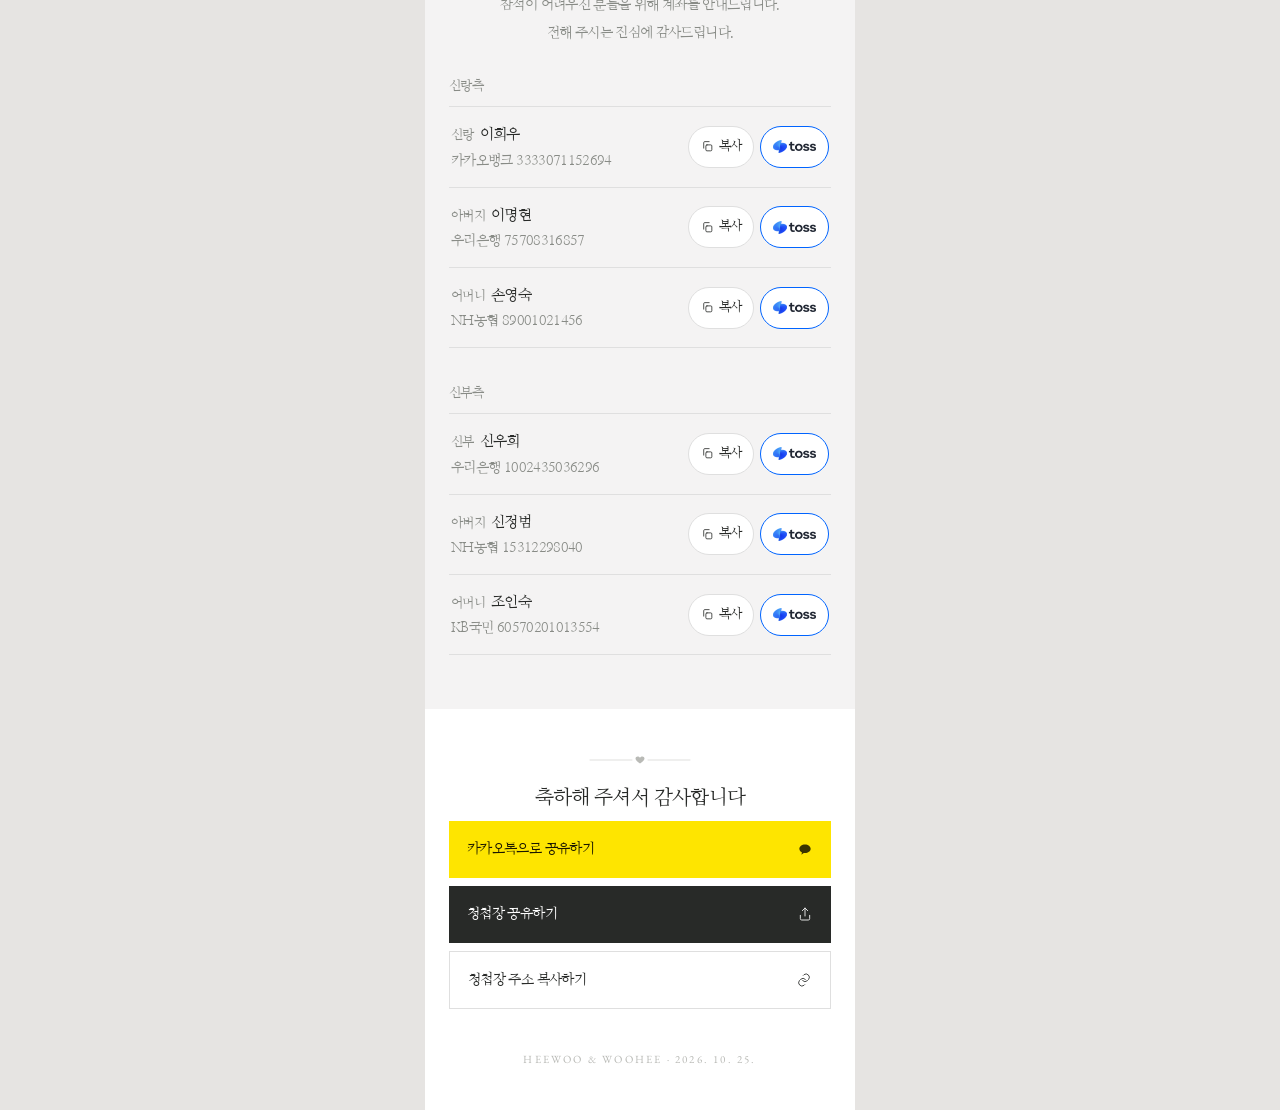
==== commit 84fa9cec: "콜라주 5장으로 재배치, 갤러리 사진 2장 추가 콜라주 아래 블록을 위 블록의 좌우 반전으로 다시 짰습니다. 흑백 베일컷을 c-a 와 같은 크기로 오른쪽에 두고, 가로였던 c-d " ====
--- a/wedding-invitation/index.html
+++ b/wedding-invitation/index.html
@@ -65,9 +65,9 @@
 <link rel="preconnect" href="https://fonts.gstatic.com" crossorigin>
 <link href="https://fonts.googleapis.com/css2?family=Nanum+Myeongjo:wght@400;700&family=Playfair+Display:ital,wght@0,500;0,700;1,500&family=EB+Garamond:ital,wght@0,400;0,500;1,400&display=swap" rel="stylesheet">
 
-<link rel="stylesheet" href="style.css?v=efbca561">
+<link rel="stylesheet" href="style.css?v=958189ec">
 </head>
-<!-- 갤러리는 2열 폴라로이드 한 판(세로 14장, 더보기 없음).
+<!-- 갤러리는 2열 폴라로이드 한 판(세로 16장, 더보기 없음).
      사진은 모두 assets/photos/originals 에서 나왔고 순서도 같습니다.
      가로 사진은 격자가 어긋나 콜라주로 보냈습니다. -->
 <body data-tint-body data-cover-tint="#0d0c0b">   <!-- 표지에선 검정, 본문에선 흰색 (script.js) -->
@@ -225,9 +225,10 @@
     <div class="collage">
       <div class="c-a"><img src="assets/photos/collage-1.webp" alt="" width="800" height="1200" loading="lazy" decoding="async" draggable="false"></div>
       <div class="c-b"><img src="assets/photos/collage-2.webp" alt="" width="800" height="1200" loading="lazy" decoding="async" draggable="false"></div>
-      <p class="collage-cap">Sunday, 25 October, 2026</p>
       <div class="c-c"><img src="assets/photos/collage-3.webp" alt="" width="800" height="1200" loading="lazy" decoding="async" draggable="false"></div>
       <div class="c-d"><img src="assets/photos/collage-4.webp" alt="" width="800" height="533" loading="lazy" decoding="async" draggable="false"></div>
+      <p class="collage-cap">Sunday, 25 October, 2026</p>
+      <div class="c-e"><img src="assets/photos/collage-5.webp" alt="" width="800" height="1200" loading="lazy" decoding="async" draggable="false"></div>
     </div>
   </section>
 
@@ -394,6 +395,6 @@
 
 <div class="toast" id="toast" role="status" aria-live="polite"></div>
 
-<script src="script.js?v=ca0b715b" defer></script>
+<script src="script.js?v=8183de44" defer></script>
 </body>
 </html>
--- a/wedding-invitation/style.css
+++ b/wedding-invitation/style.css
@@ -340,13 +340,14 @@
 .toss img{display:block;height:13px;width:auto}
 
 /* ═══════════════════════════════════════════════════════════
-   콜라주 — 12열에 넉 장을 비대칭으로
+   콜라주 — 12열에 다섯 장을 비대칭으로
    ═══════════════════════════════════════════════════════════ */
 /* 아래 날짜 섹션과 같은 흰 바닥에서 이어지므로 사이 여백을 줄입니다.
    캡션(Sunday, 25 October, 2026)이 다음 섹션을 예고하는 자리입니다. */
 .sec--collage{padding-bottom:22px}
-/* 검증된 좌표입니다. 한 칸만 옮겨도 균형이
-   쉽게 무너져, 검증된 배치를 손대지 않았습니다. */
+/* 위 석 장은 검증된 좌표입니다. 한 칸만 옮겨도 균형이 쉽게 무너집니다.
+   아래 두 장은 그 블록을 좌우로 뒤집어 한 번 더 놓았습니다 —
+   c-e 는 c-a 와 같은 크기, c-d 는 그 옆 반쪽을 채우는 정사각입니다. */
 .collage{
   display:grid;
   grid-template-columns:repeat(12,1fr);
@@ -360,10 +361,12 @@
 .c-a{grid-column:1/7;grid-row:1/3;aspect-ratio:144/223}
 .c-b{grid-column:8/13;grid-row:1;aspect-ratio:95/112;margin-top:20px}
 .c-c{grid-column:9/13;grid-row:2;aspect-ratio:97/112;align-self:end}
-.c-d{grid-column:2/13;grid-row:3;aspect-ratio:248/110}
-/* 왼쪽 아래 빈 칸에 흘려 넣습니다 */
+.c-d{grid-column:1/7;grid-row:3;aspect-ratio:1/1;margin-top:20px}
+.c-d img{object-position:62% 50%}   /* 가로 사진이라 두 사람이 있는 오른쪽을 남깁니다 */
+.c-e{grid-column:7/13;grid-row:3/5;aspect-ratio:144/223}
+/* c-d 아래 빈 칸에 흘려 넣어, 바로 아래 날짜 섹션으로 이어지게 합니다 */
 .collage-cap{
-  grid-column:1/8;grid-row:2;align-self:end;
+  grid-column:1/7;grid-row:4;align-self:end;
   font-family:var(--gm);font-size:11px;letter-spacing:.04em;
   text-align:left;color:var(--sub);
 }
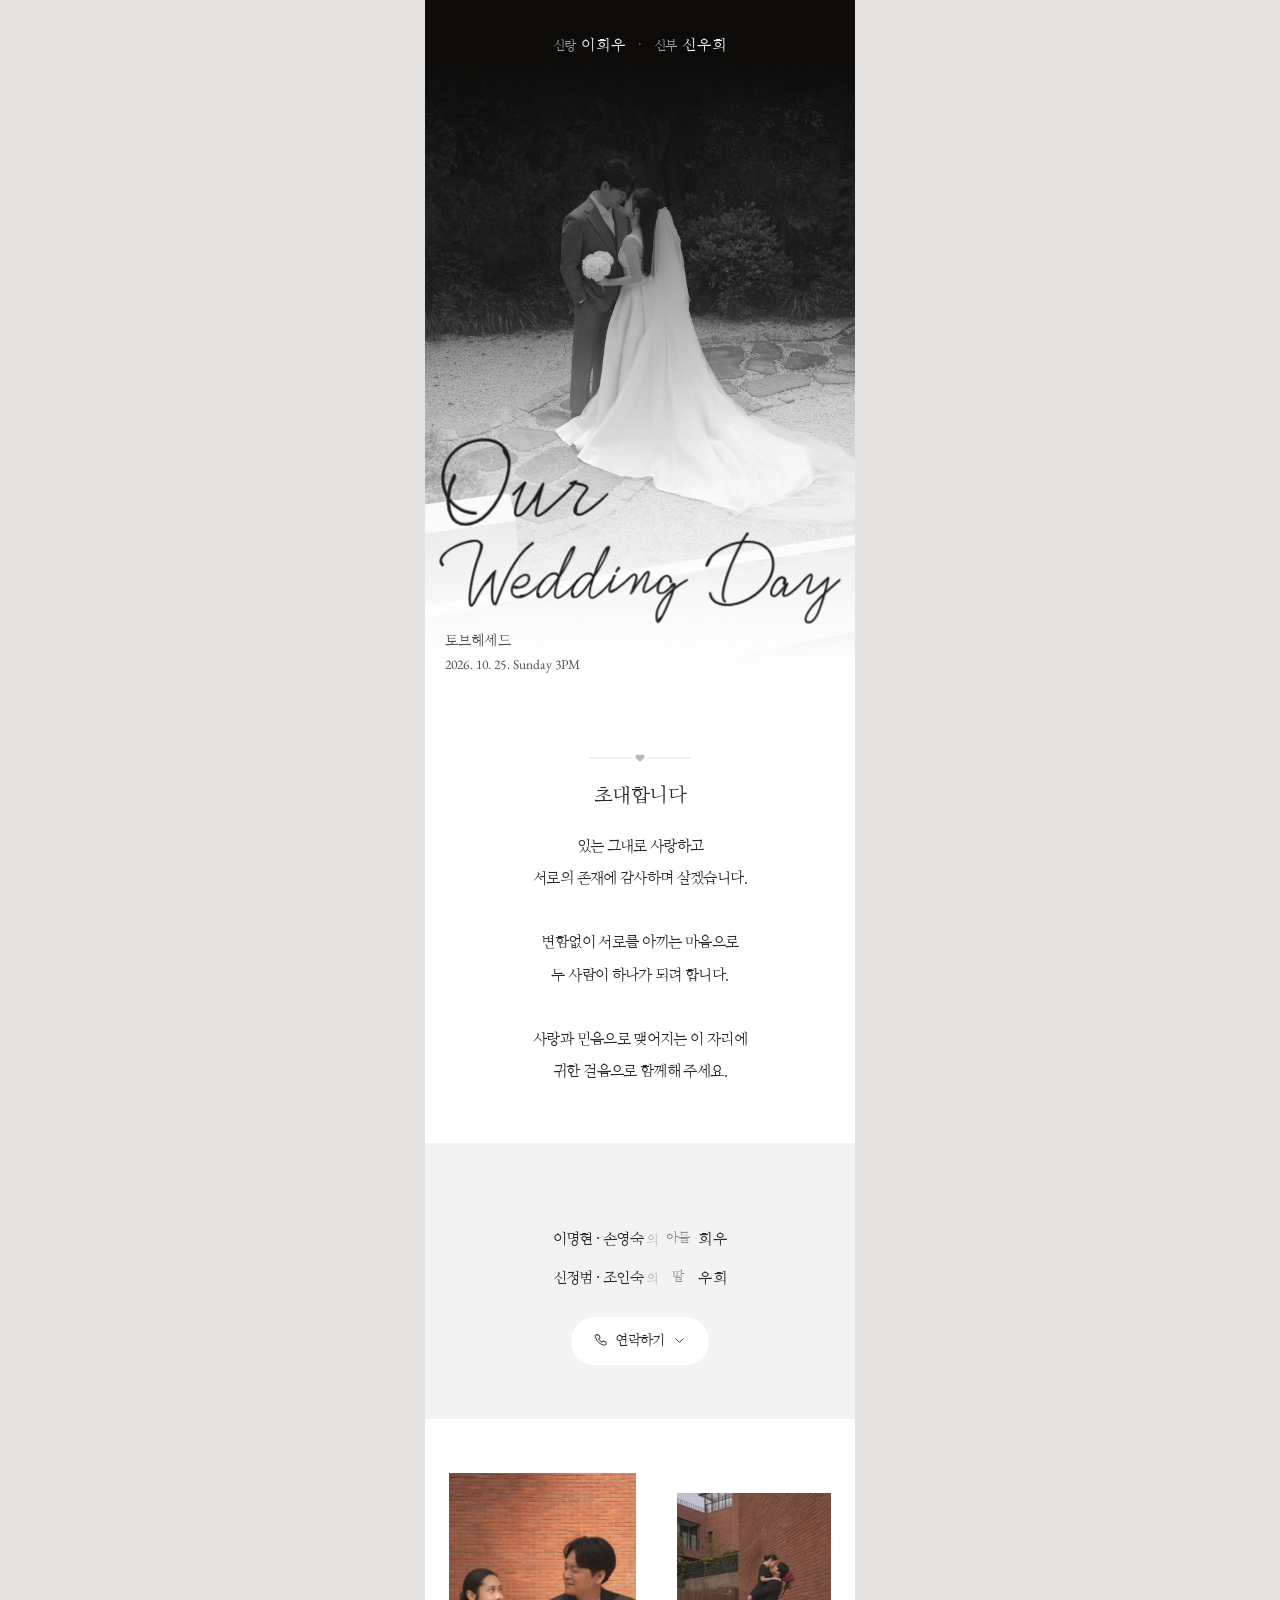
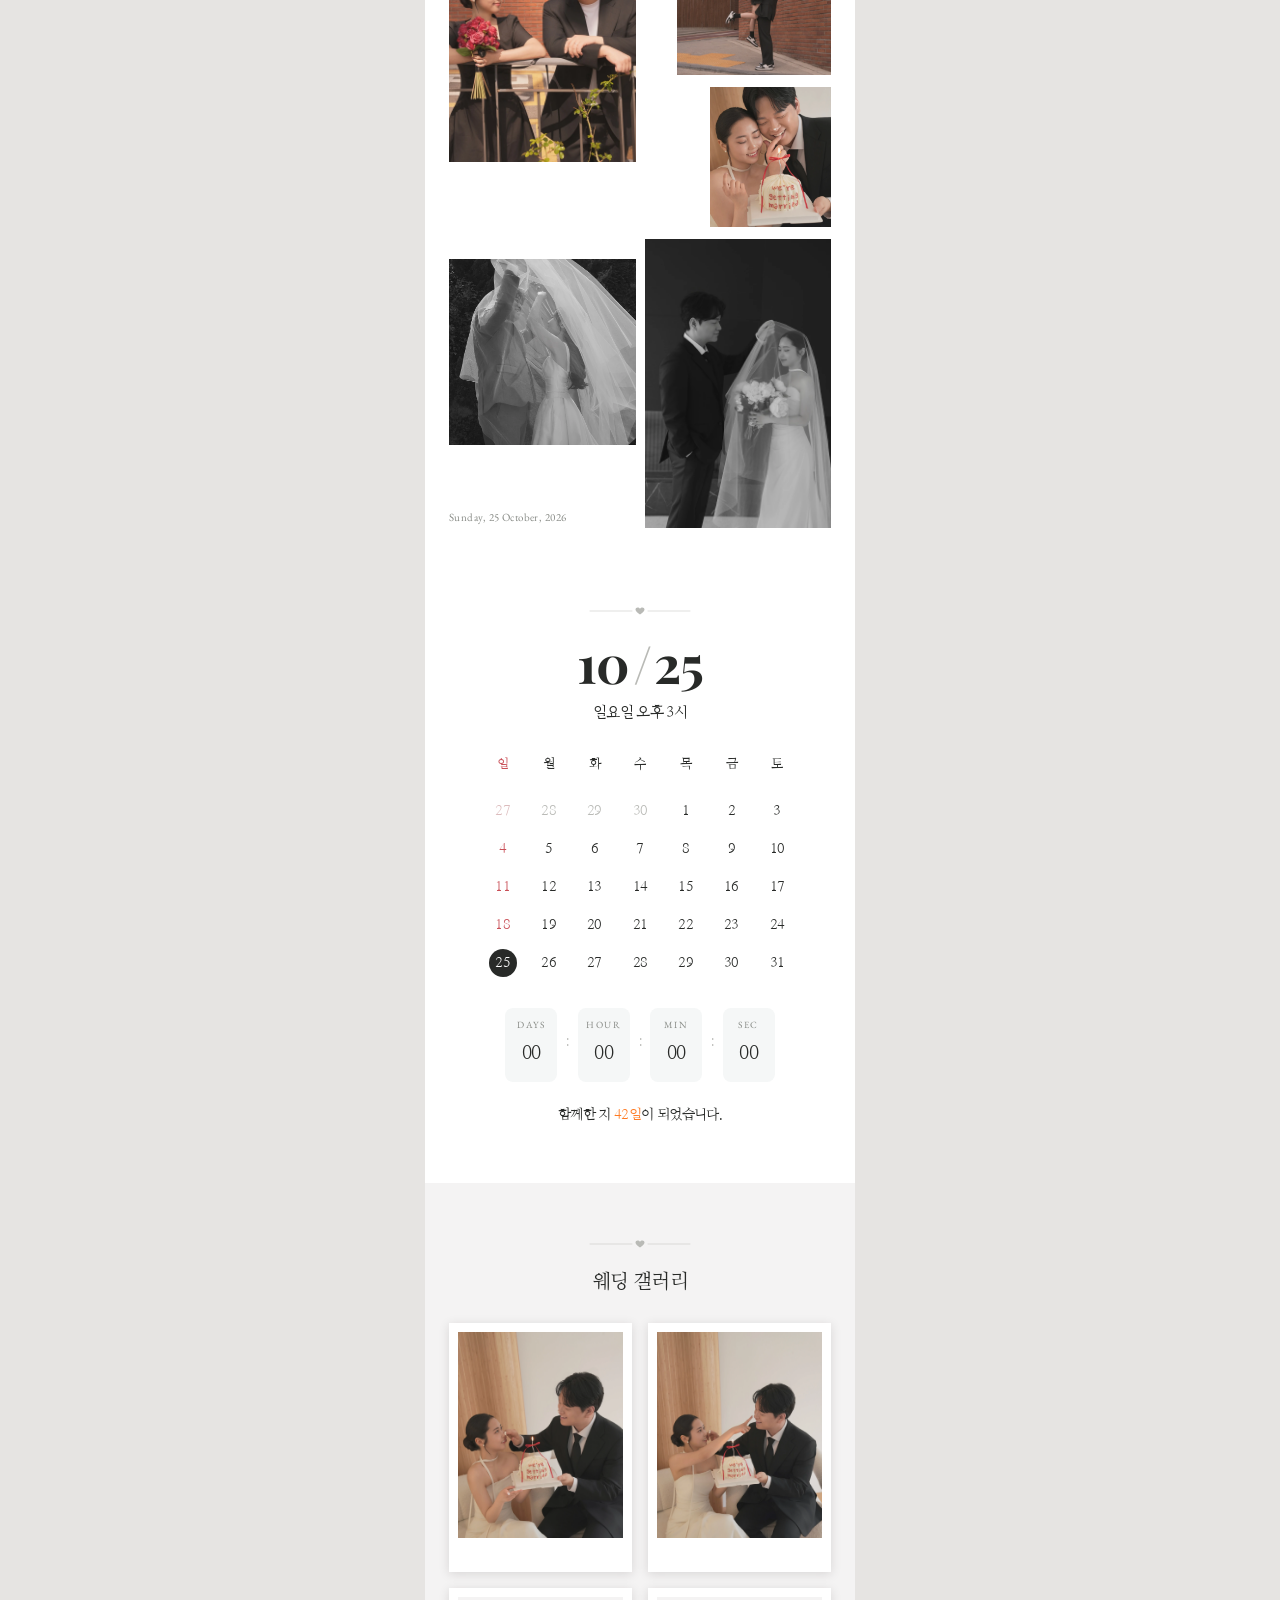
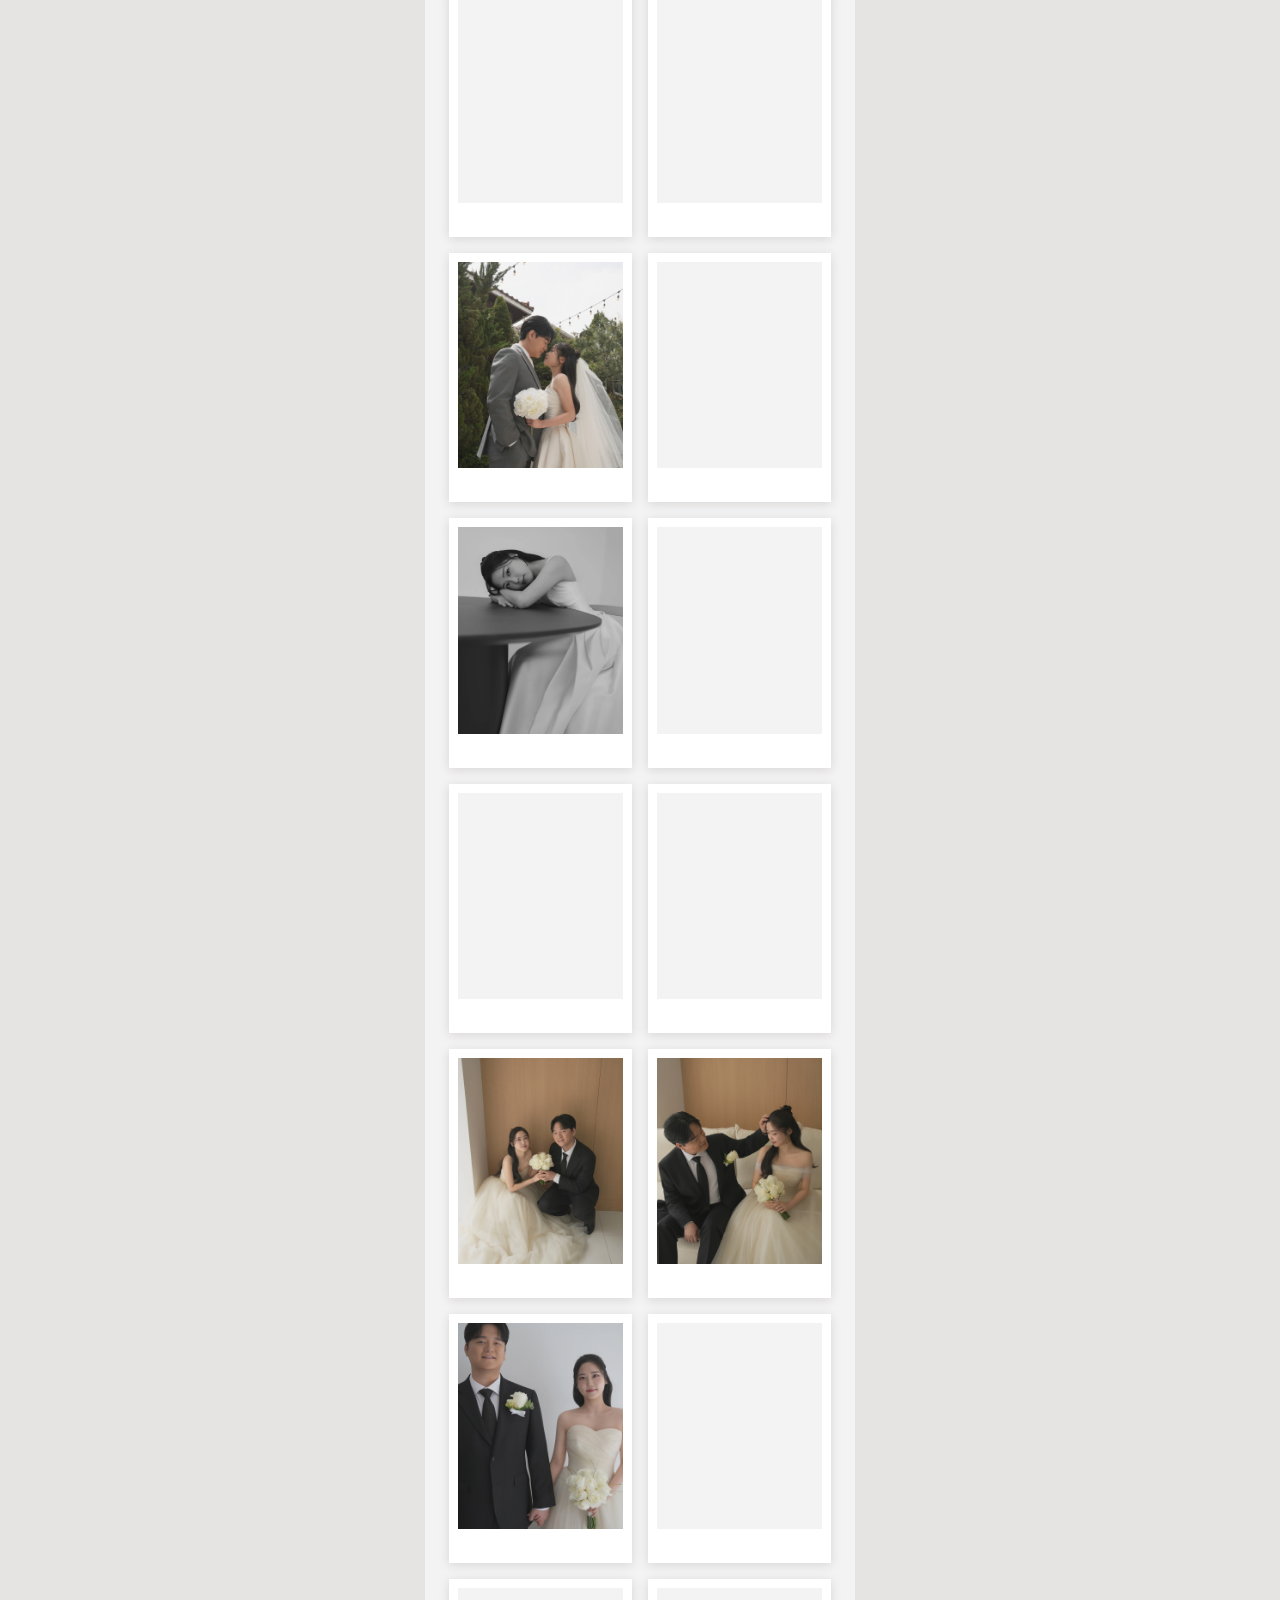
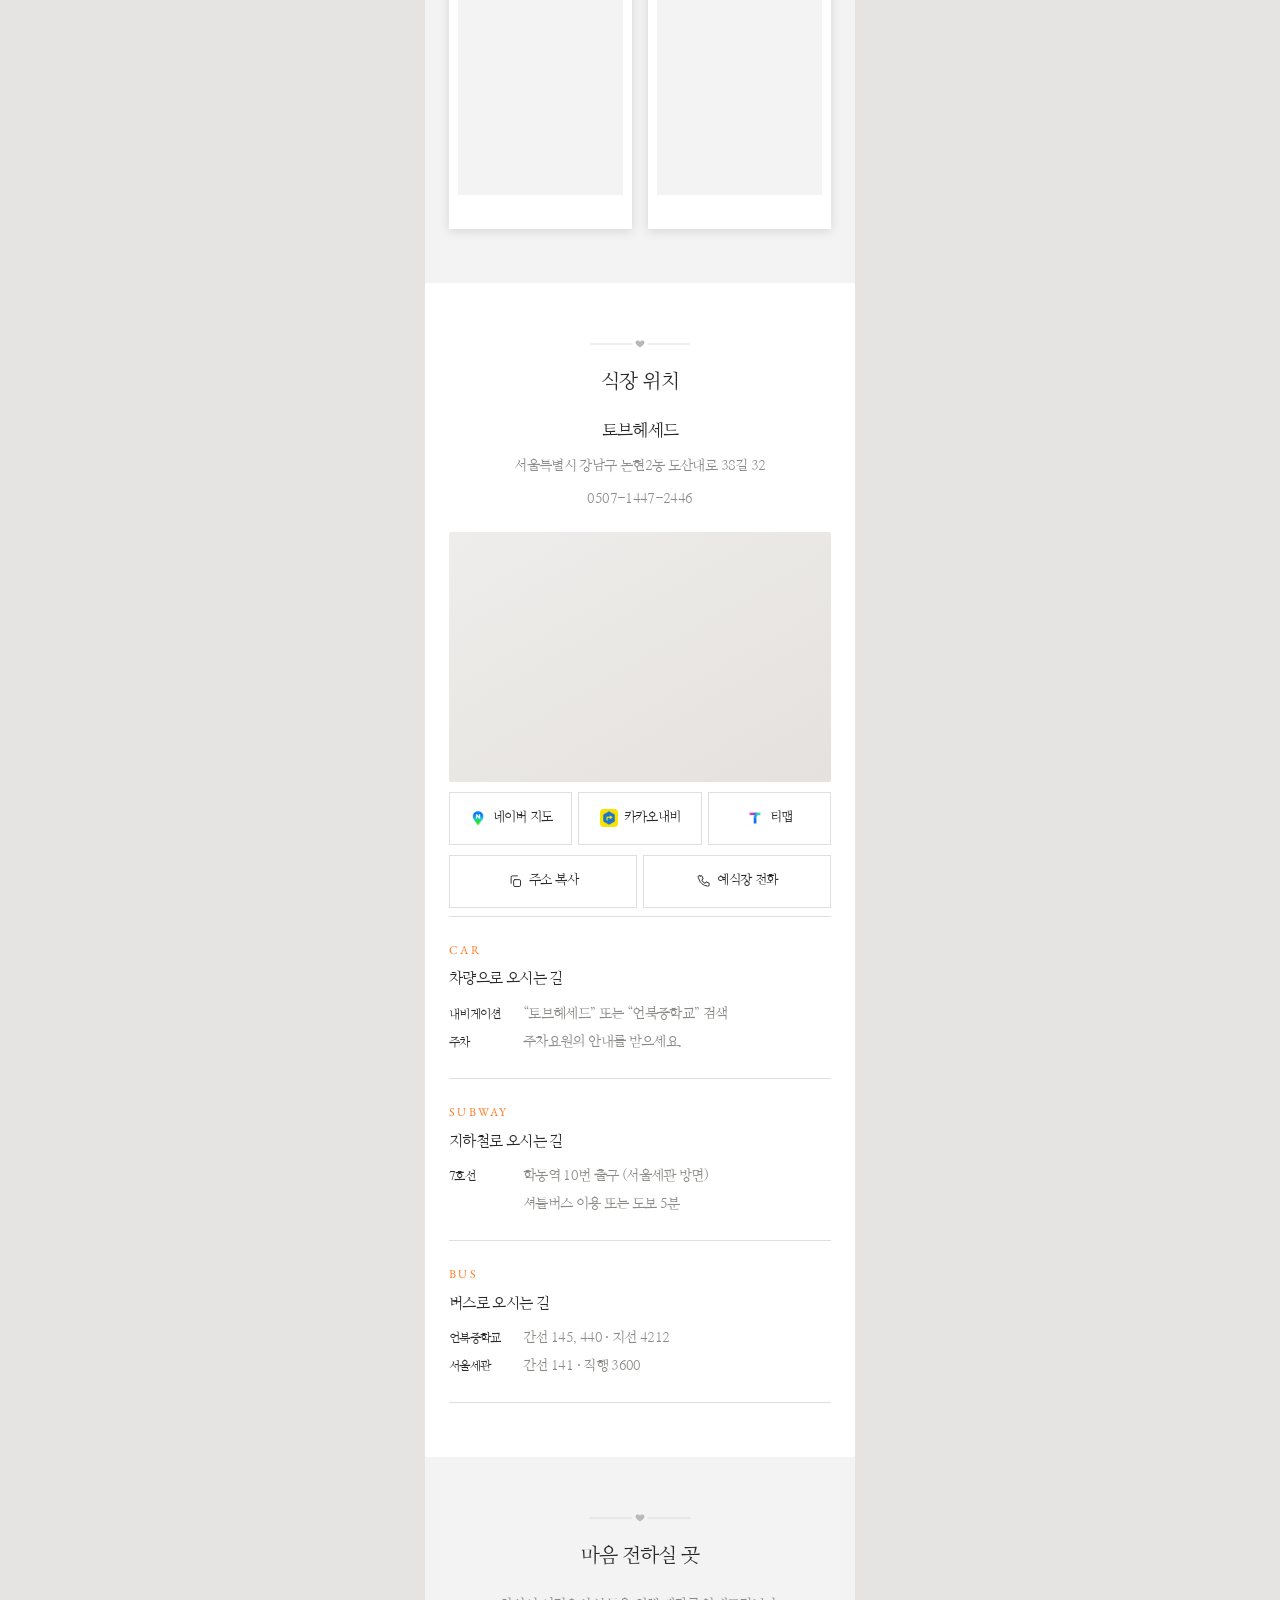
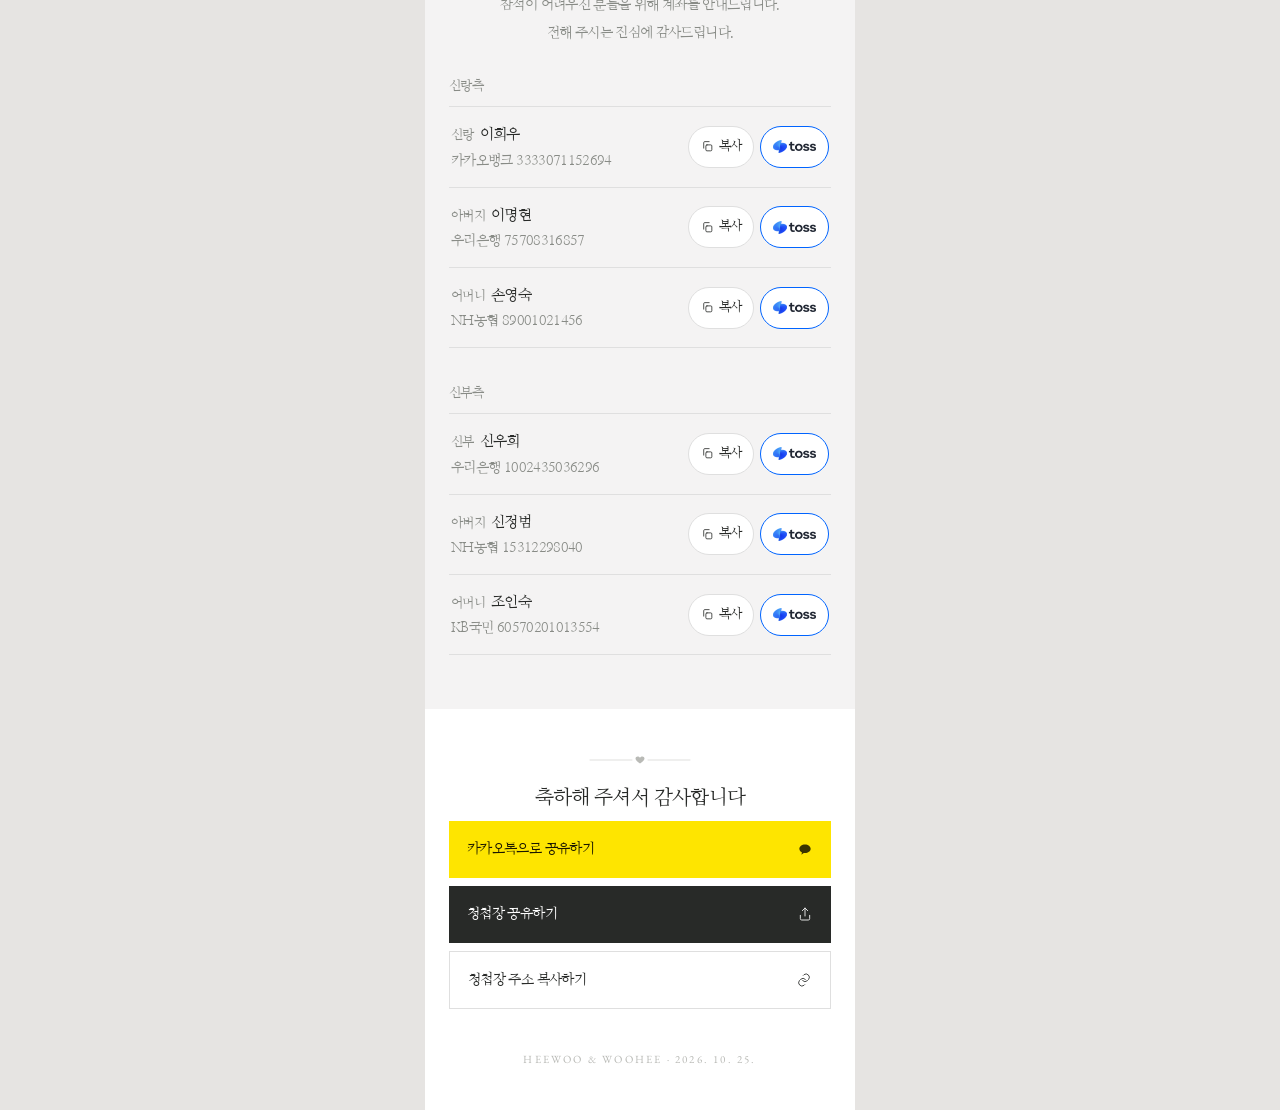
==== commit 4b3e4351: "토스 송금 은행명 정정 및 Android 계좌 복사 보완" ====
--- a/wedding-invitation/index.html
+++ b/wedding-invitation/index.html
@@ -335,7 +335,7 @@
         <div class="row-who"><strong><em>어머니</em>손영숙</strong><p>NH농협 89001021456</p></div>
         <div class="row-act">
           <button class="mini" type="button" data-copy="89001021456"><svg><use href="#i-copy"/></svg>복사</button>
-          <button class="toss" type="button" data-bank="농협은행" data-account="89001021456" aria-label="토스로 송금"><img src="assets/toss-logo.png" alt="토스" width="171" height="52"></button>
+          <button class="toss" type="button" data-bank="NH농협은행" data-account="89001021456" aria-label="토스로 송금"><img src="assets/toss-logo.png" alt="토스" width="171" height="52"></button>
         </div>
       </div>
     </div>
@@ -353,14 +353,14 @@
         <div class="row-who"><strong><em>아버지</em>신정범</strong><p>NH농협 15312298040</p></div>
         <div class="row-act">
           <button class="mini" type="button" data-copy="15312298040"><svg><use href="#i-copy"/></svg>복사</button>
-          <button class="toss" type="button" data-bank="농협은행" data-account="15312298040" aria-label="토스로 송금"><img src="assets/toss-logo.png" alt="토스" width="171" height="52"></button>
+          <button class="toss" type="button" data-bank="NH농협은행" data-account="15312298040" aria-label="토스로 송금"><img src="assets/toss-logo.png" alt="토스" width="171" height="52"></button>
         </div>
       </div>
       <div class="row">
         <div class="row-who"><strong><em>어머니</em>조인숙</strong><p>KB국민 60570201013554</p></div>
         <div class="row-act">
           <button class="mini" type="button" data-copy="60570201013554"><svg><use href="#i-copy"/></svg>복사</button>
-          <button class="toss" type="button" data-bank="국민은행" data-account="60570201013554" aria-label="토스로 송금"><img src="assets/toss-logo.png" alt="토스" width="171" height="52"></button>
+          <button class="toss" type="button" data-bank="KB국민은행" data-account="60570201013554" aria-label="토스로 송금"><img src="assets/toss-logo.png" alt="토스" width="171" height="52"></button>
         </div>
       </div>
     </div>
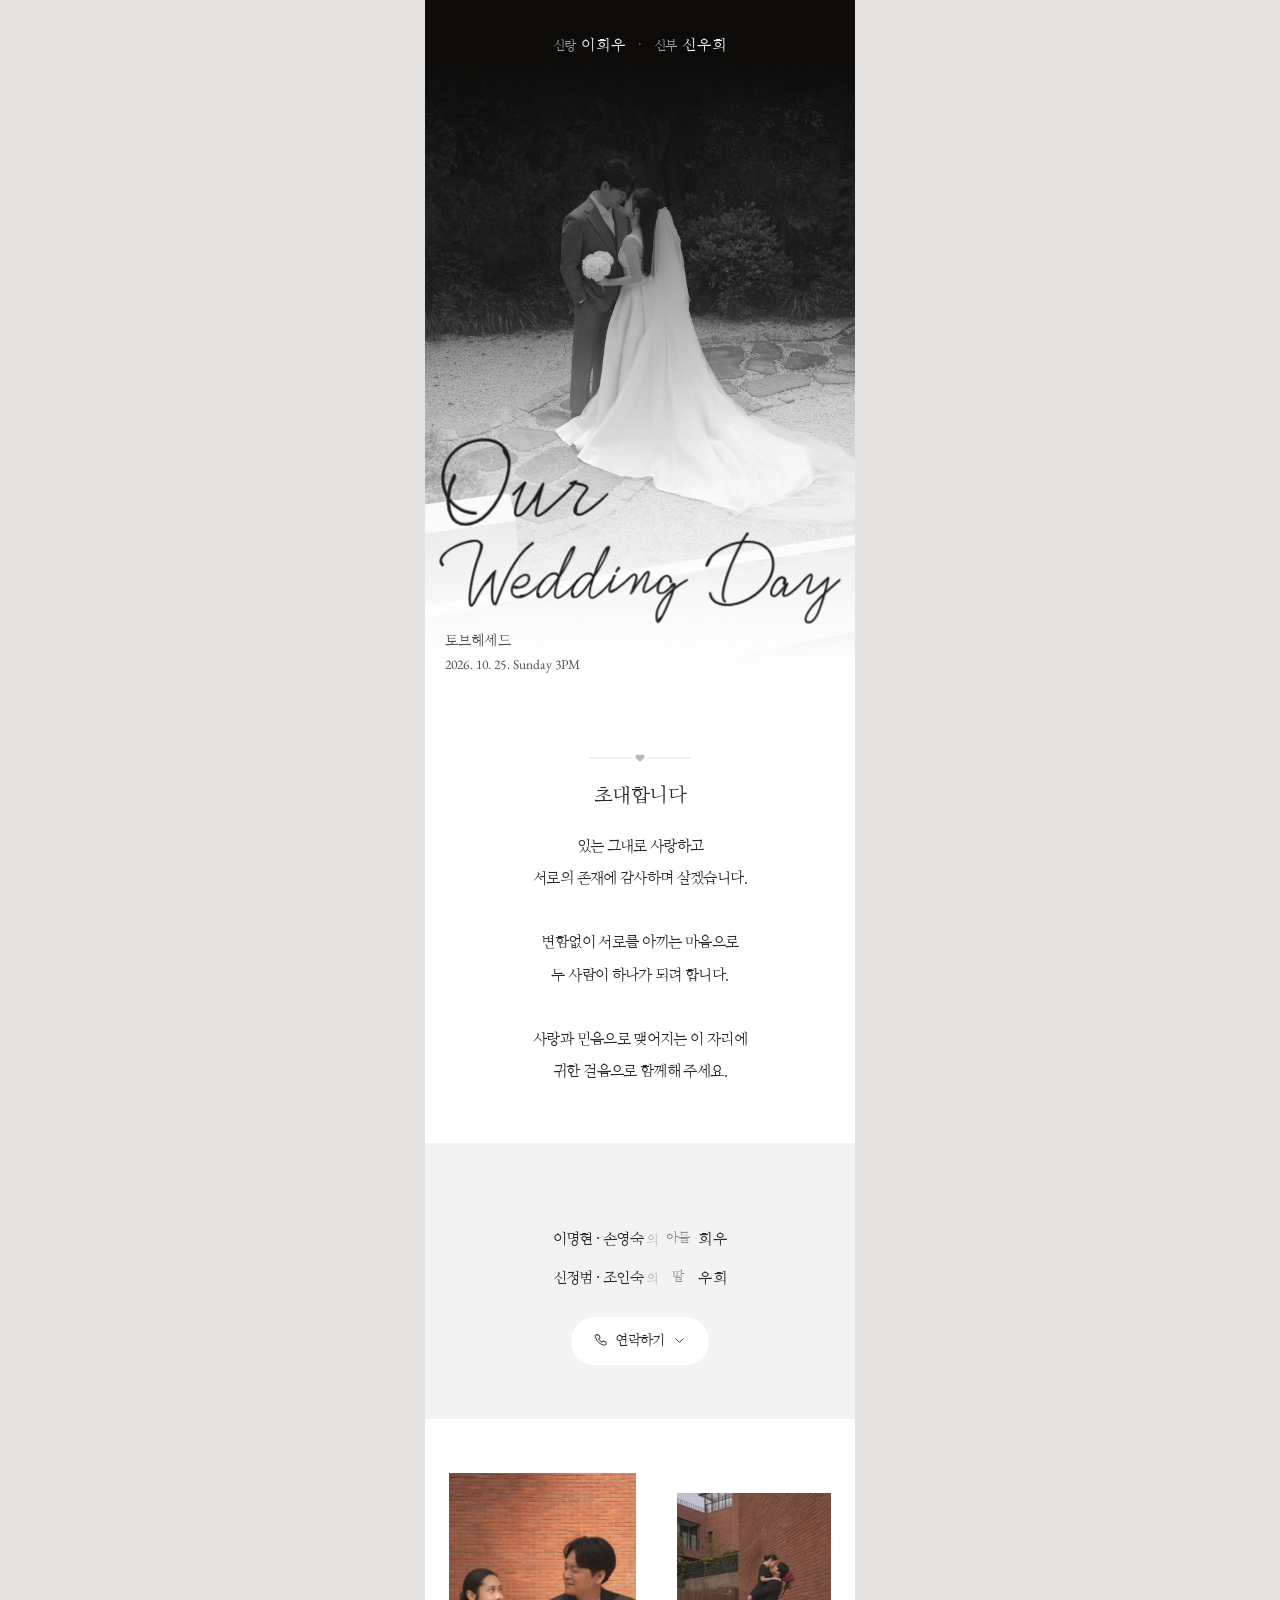
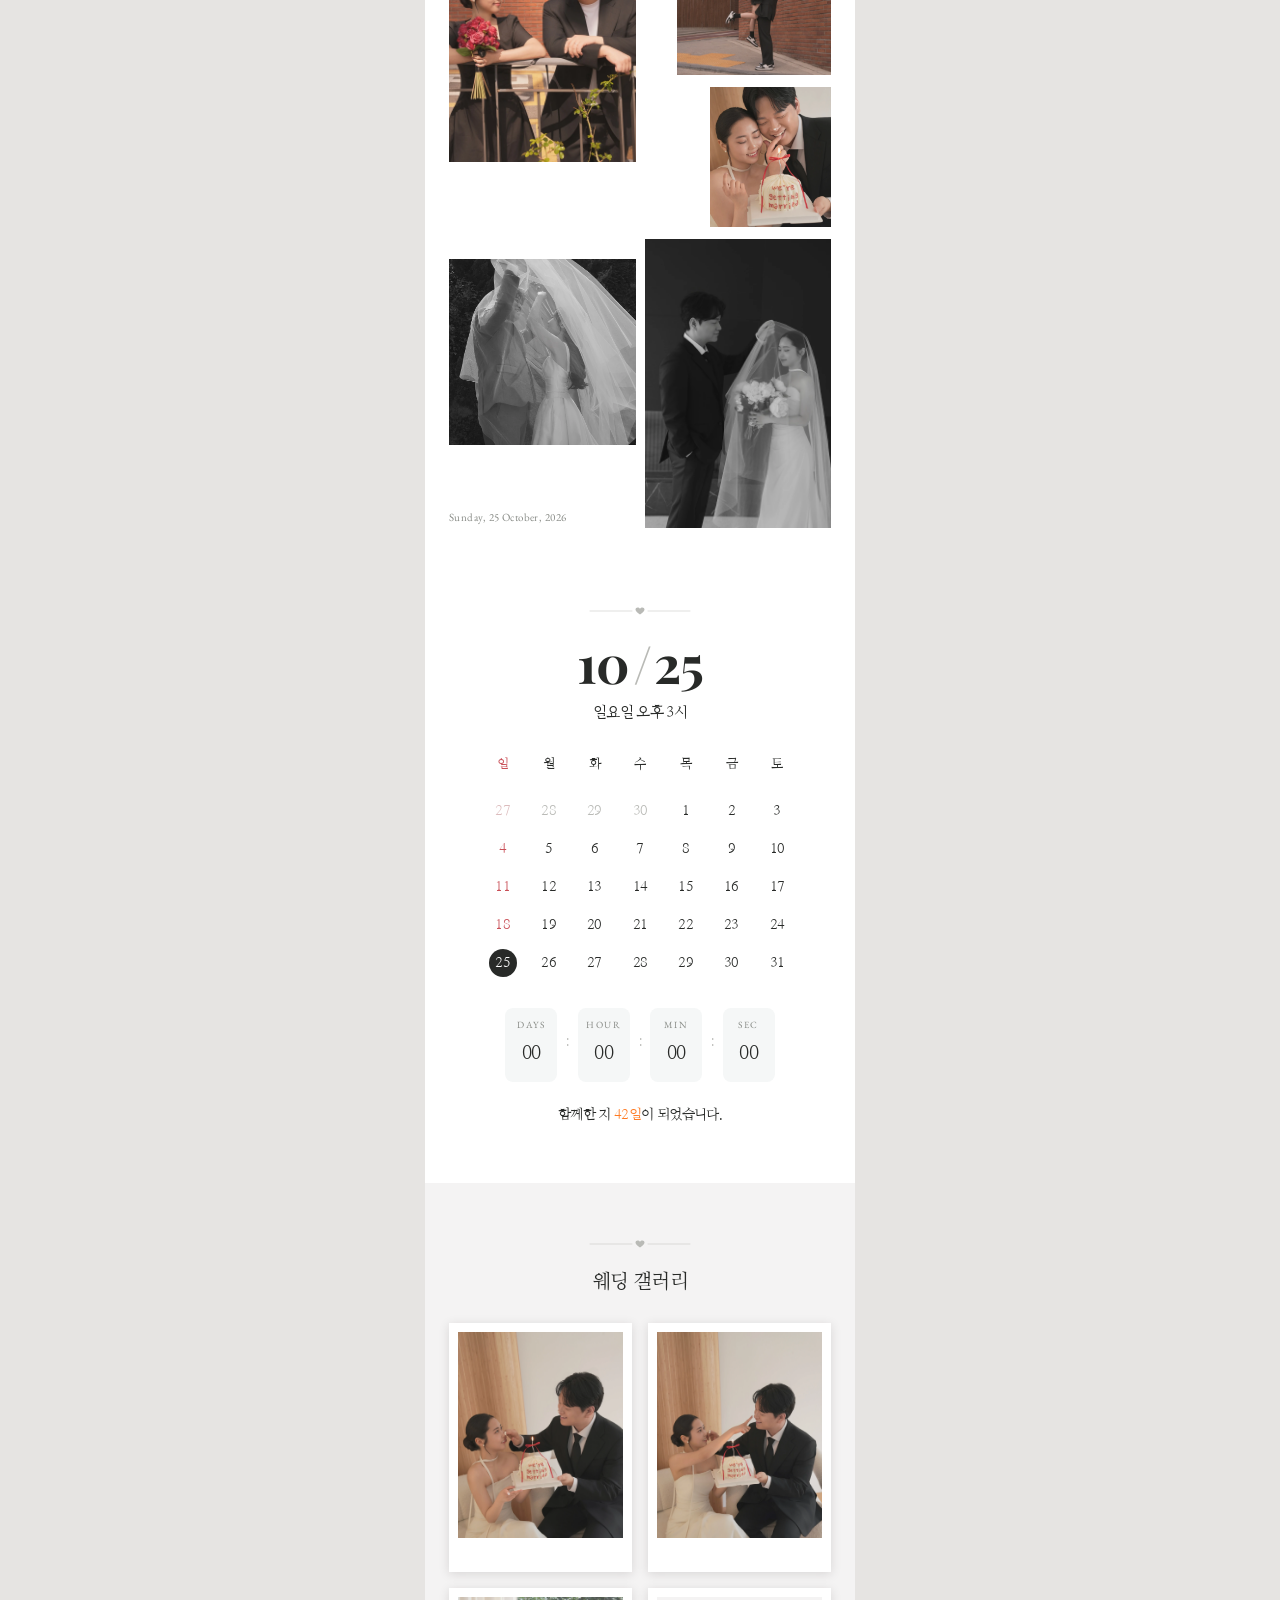
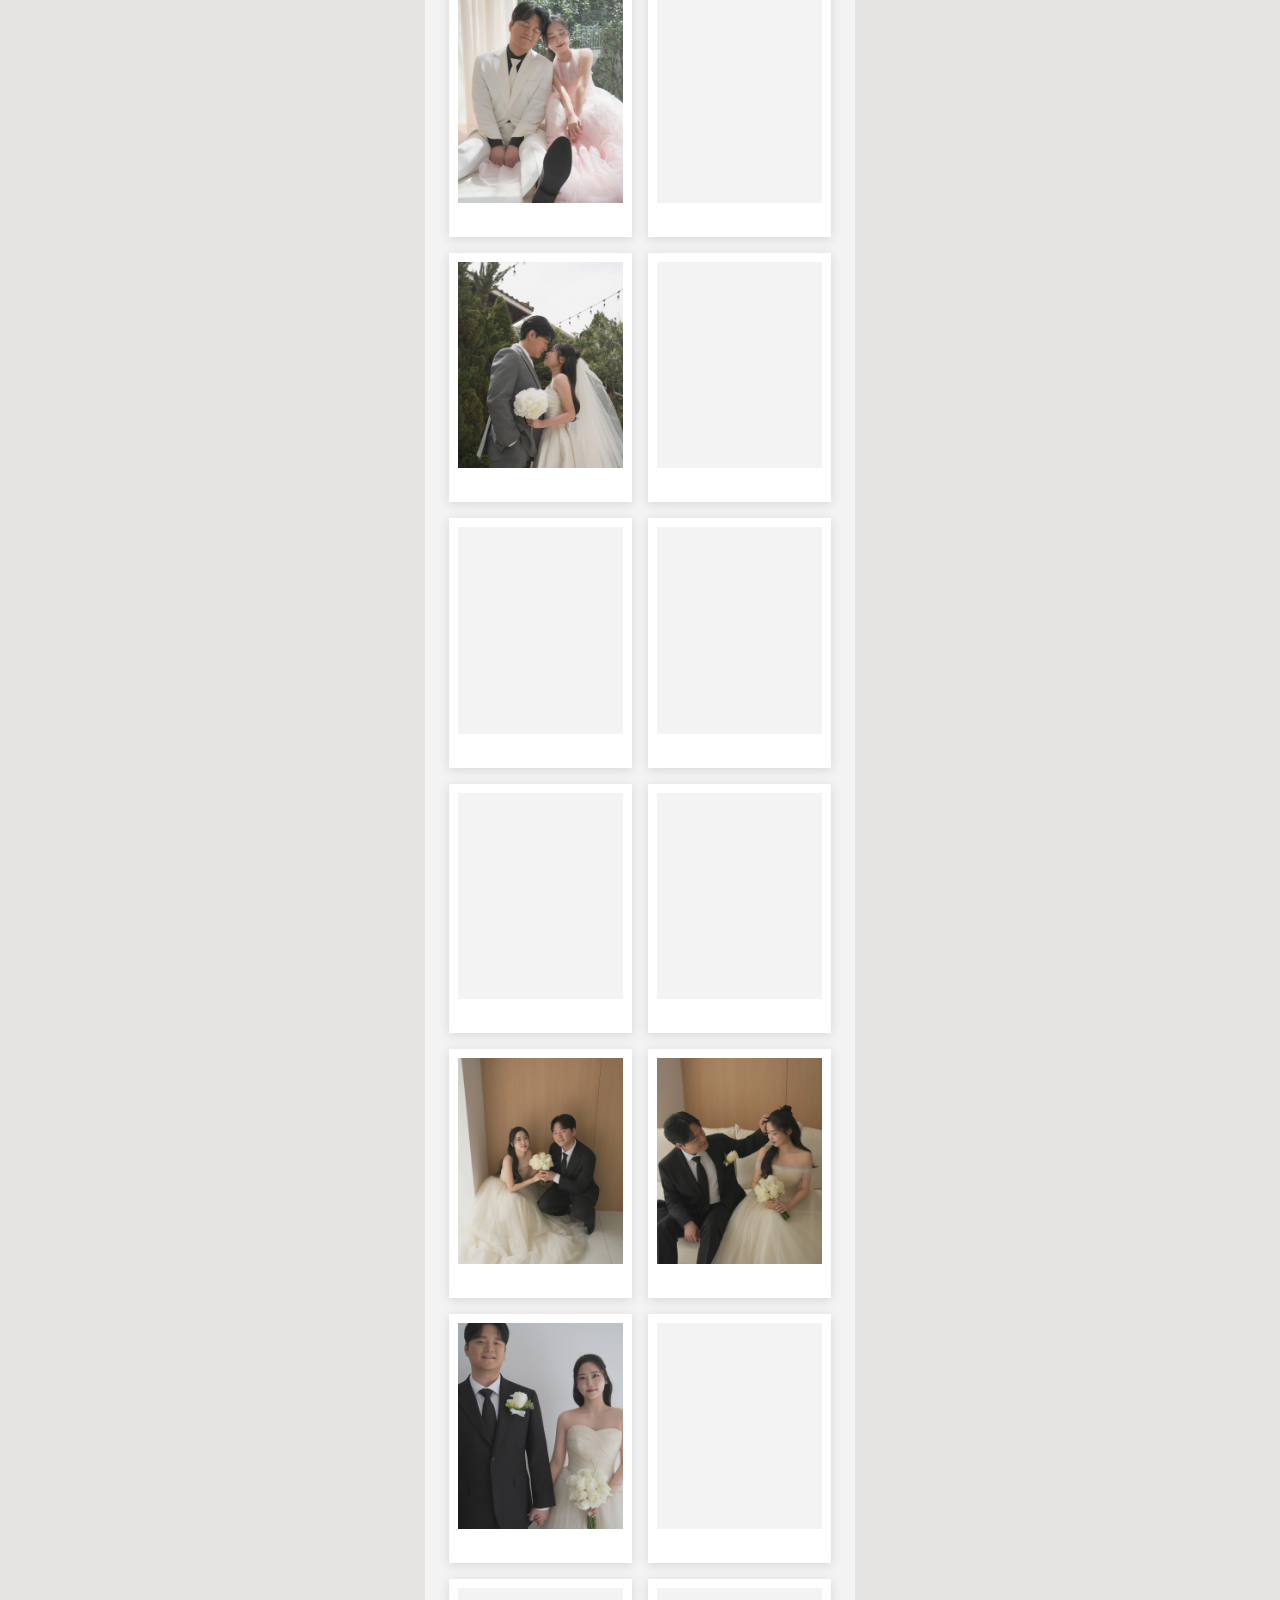
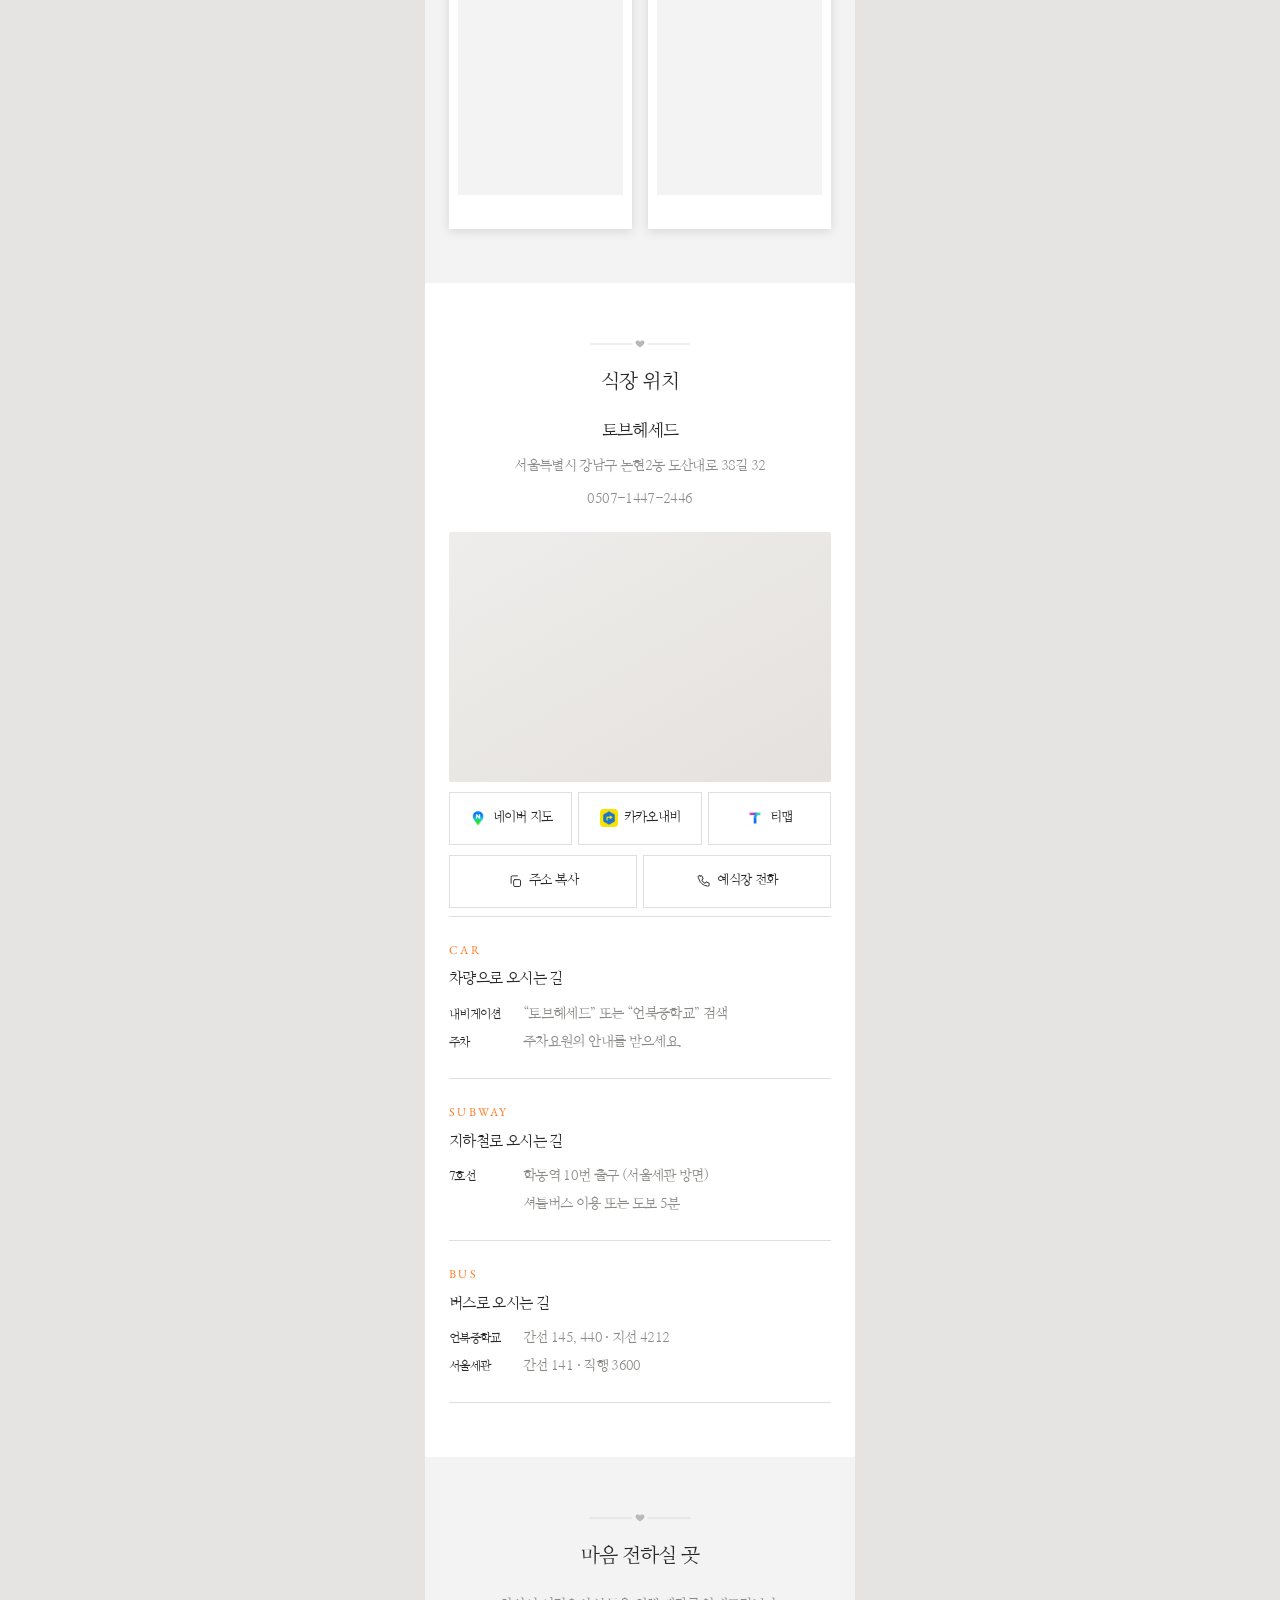
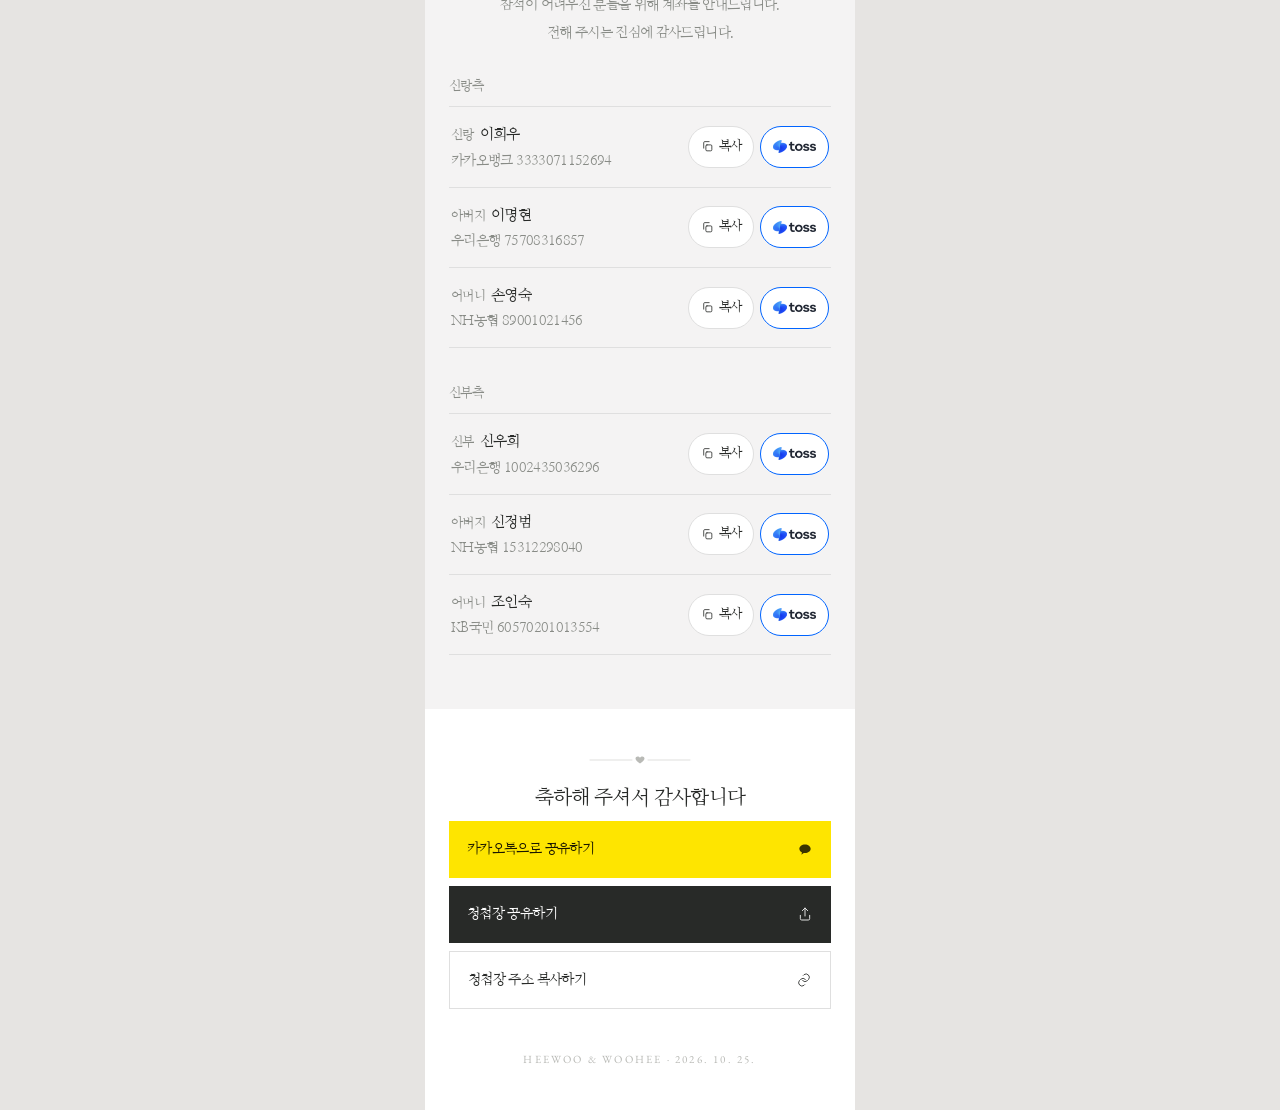
==== commit e3aecea9: "청첩장 JavaScript 버전 키 갱신" ====
--- a/wedding-invitation/index.html
+++ b/wedding-invitation/index.html
@@ -395,6 +395,6 @@
 
 <div class="toast" id="toast" role="status" aria-live="polite"></div>
 
-<script src="script.js?v=8183de44" defer></script>
+<script src="script.js?v=3d03620a" defer></script>
 </body>
 </html>
